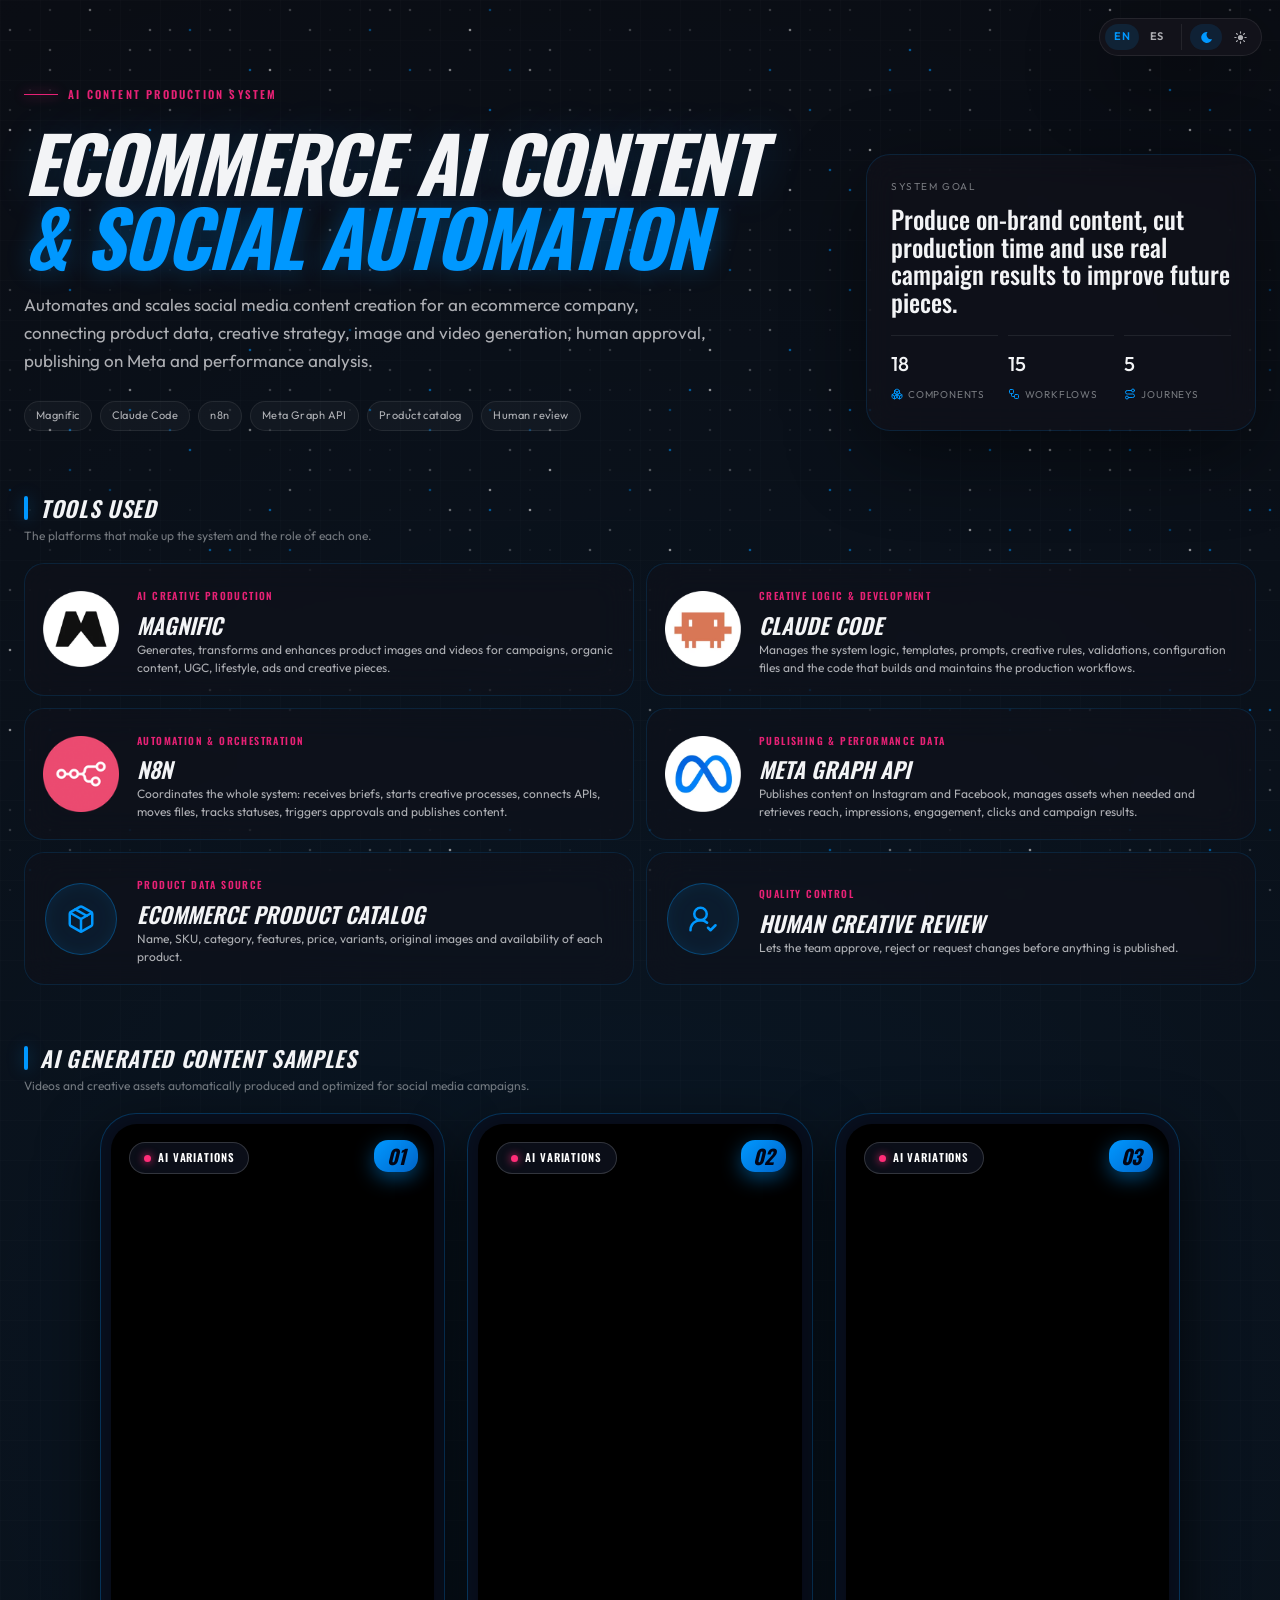
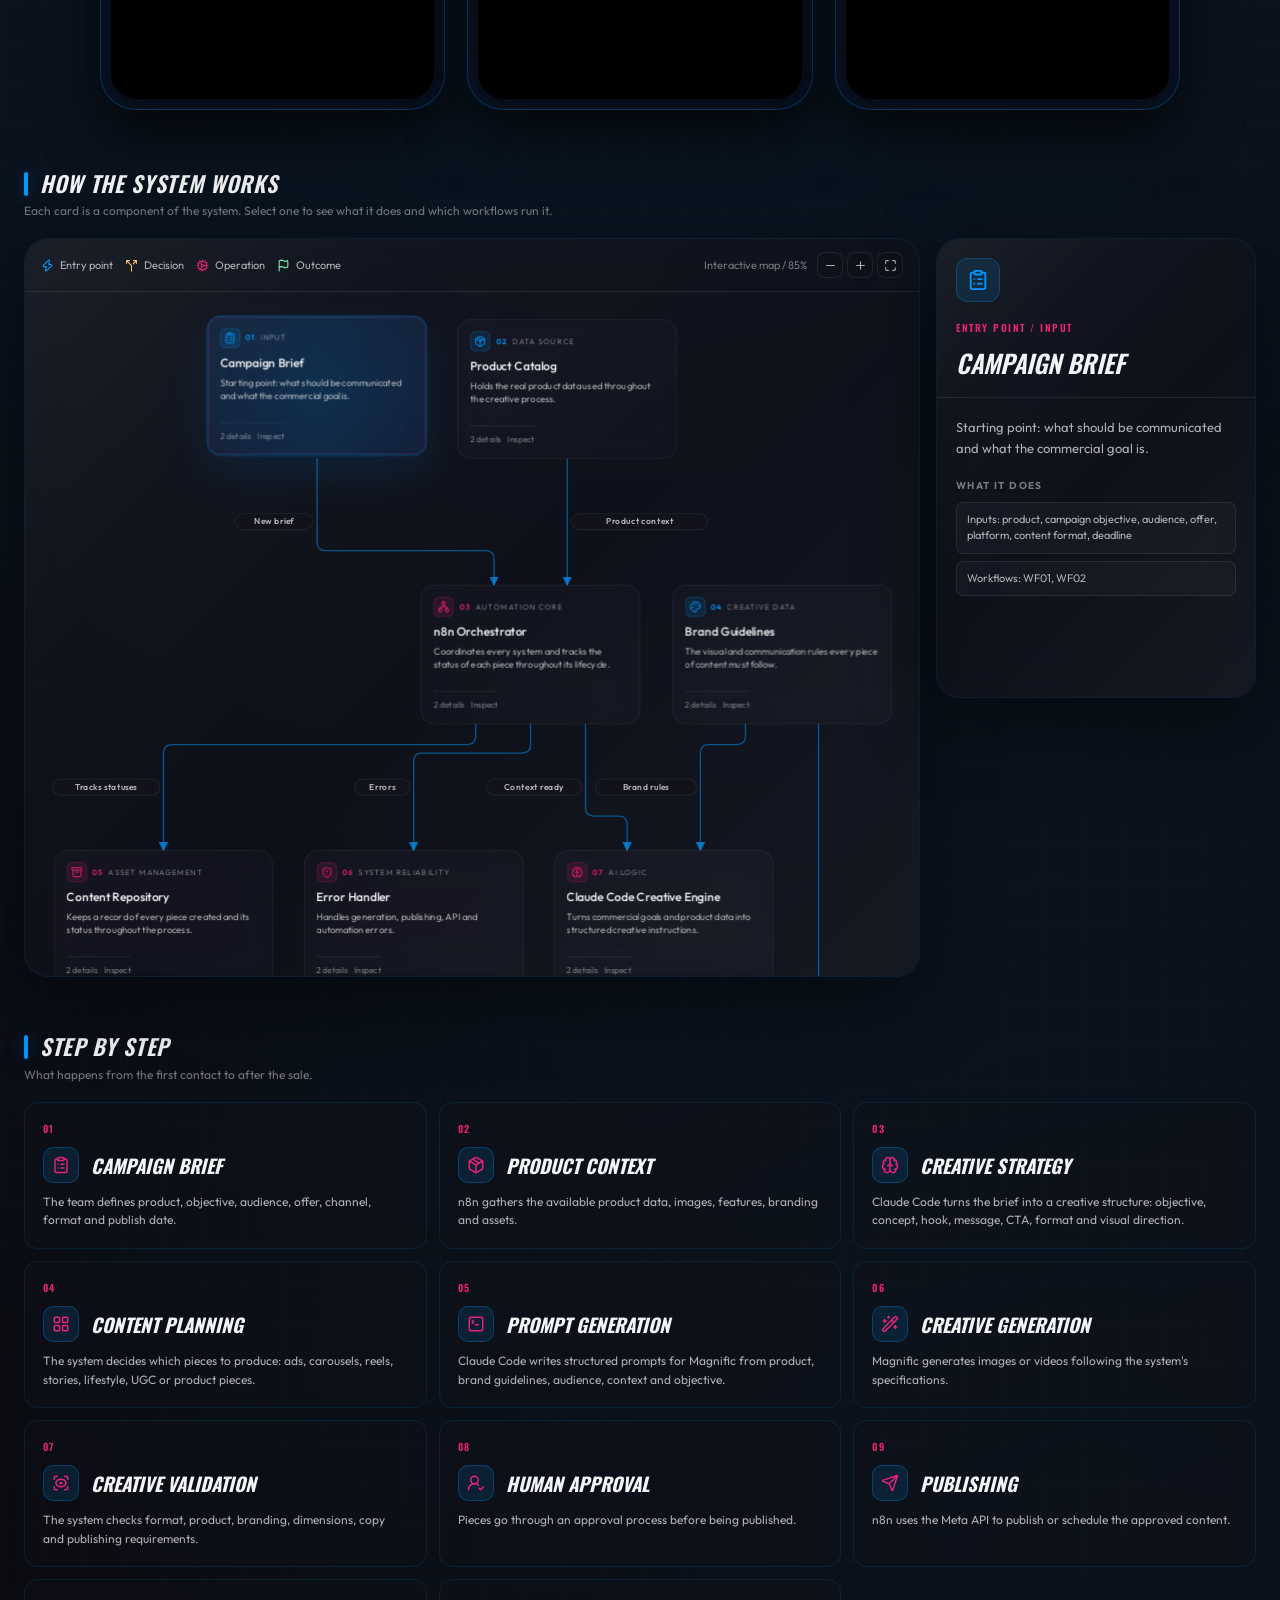
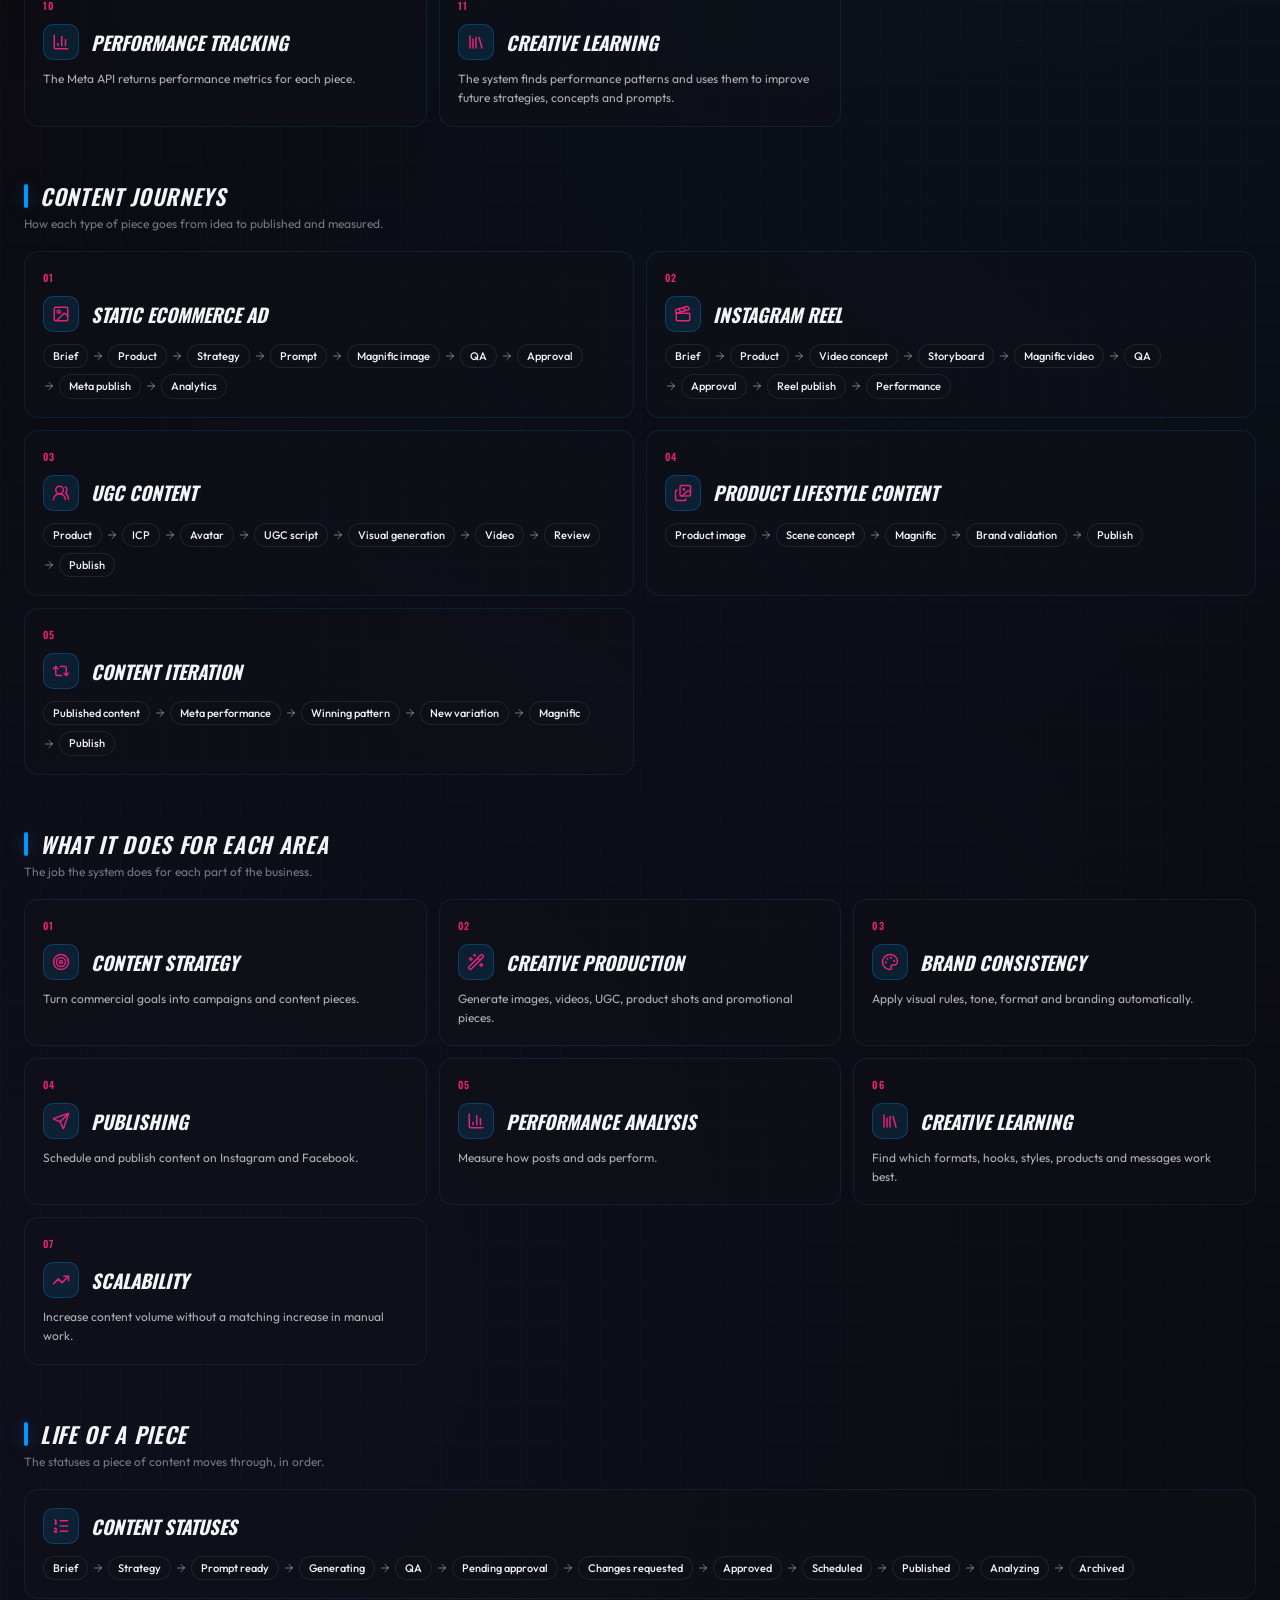
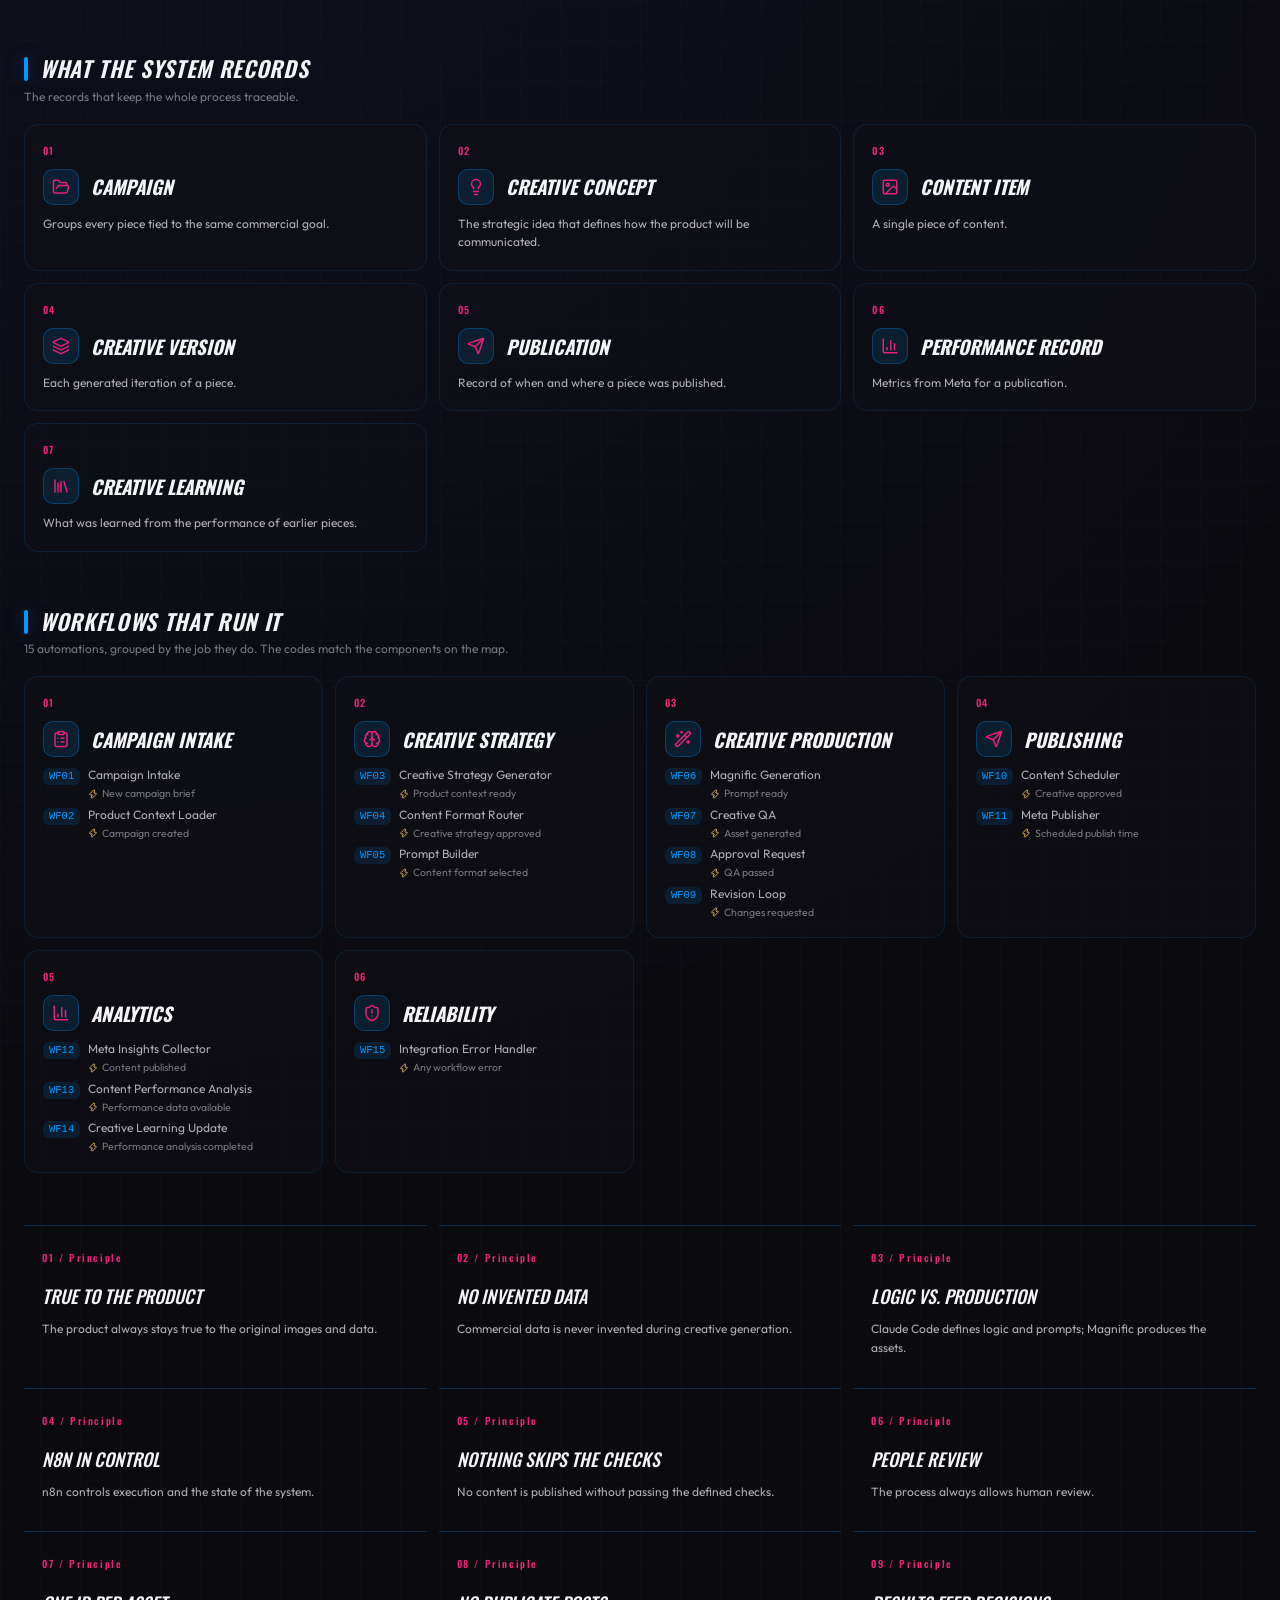
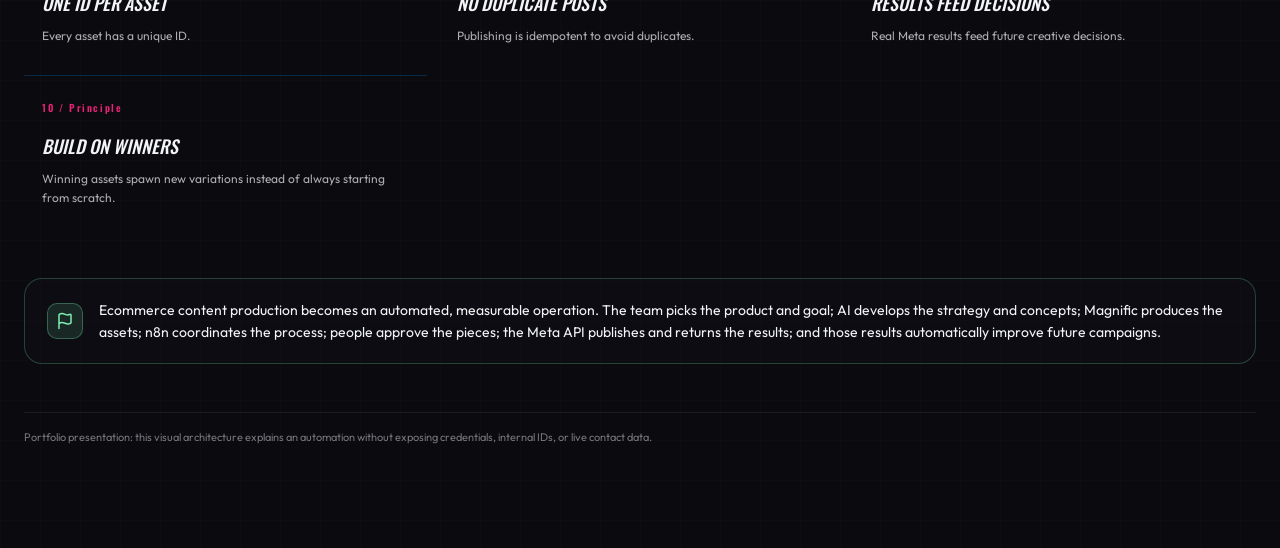
==== public/assets/images/resultados/ecommerce-ai-content-production-social-media-automation-system.html @ 38001c89 "feat: integrar videos wistia, actualizar hero section a webp y portada de agentes IA" ====
<!doctype html>
<html lang="en">
<head>
  <meta charset="utf-8">
  <meta name="viewport" content="width=device-width, initial-scale=1">
  <title>Ecommerce AI Content Production & Social Media Automation System</title>
  <link rel="preconnect" href="https://fonts.googleapis.com">
  <link rel="preconnect" href="https://fonts.gstatic.com" crossorigin>
  <link href="https://fonts.googleapis.com/css2?family=Oswald:ital,wght@0,400;0,500;0,600;0,700;1,400;1,500;1,600;1,700&amp;family=Outfit:wght@300;400;500;600;700&amp;family=Inter:wght@300;400;600;700&amp;display=swap" rel="stylesheet">
  <style>
    :root {
      color-scheme: dark;
      --bg: #0a0a0f;
      --bg-deep: #020205;
      --panel: rgba(18, 18, 26, 0.58);
      --panel-solid: #12121a;
      --panel-soft: rgba(18, 18, 26, 0.35);
      --line: rgba(255, 255, 255, 0.08);
      --line-strong: rgba(255, 255, 255, 0.2);
      --text: #f3f4f6;
      --muted: rgba(243, 244, 246, 0.7);
      --dim: rgba(243, 244, 246, 0.46);
      --blue: #0098ff;
      --blue-soft: rgba(0, 152, 255, 0.12);
      --pink: #e72175;
      --pink-soft: rgba(231, 33, 117, 0.12);
      --cyan: var(--blue);
      --cyan-soft: var(--blue-soft);
      --violet: var(--pink);
      --violet-soft: var(--pink-soft);
      --green: #7df0b1;
      --green-soft: rgba(125, 240, 177, 0.12);
      --amber: #f6c76c;
      --amber-soft: rgba(246, 199, 108, 0.13);
      --ease-out: cubic-bezier(.16, 1, .3, 1);
      --shadow: 0 24px 80px rgba(0, 0, 0, 0.45);
    }

    :root[data-theme="light"] {
      color-scheme: light;
      --bg: #eef5fb;
      --bg-deep: #dfeaf4;
      --panel: rgba(255, 255, 255, 0.68);
      --panel-solid: #ffffff;
      --panel-soft: rgba(255, 255, 255, 0.48);
      --line: rgba(8, 35, 58, 0.13);
      --line-strong: rgba(8, 35, 58, 0.31);
      --text: #102033;
      --muted: rgba(16, 32, 51, 0.74);
      --dim: rgba(16, 32, 51, 0.56);
      --blue: #007ed8;
      --blue-soft: rgba(0, 126, 216, 0.13);
      --pink: #d51c67;
      --pink-soft: rgba(213, 28, 103, 0.12);
      --green: #168d54;
      --green-soft: rgba(22, 141, 84, 0.12);
      --amber: #a56800;
      --amber-soft: rgba(165, 104, 0, 0.12);
      --shadow: 0 22px 64px rgba(19, 52, 81, 0.14);
    }

    * { box-sizing: border-box; }
    html { scroll-behavior: smooth; }
    .is-hidden { display: none !important; }
    body {
      margin: 0;
      min-width: 320px;
      color: var(--text);
      background:
        radial-gradient(circle at 50% 20%, rgba(0, 152, 255, 0.09), transparent 35%),
        radial-gradient(circle at 15% 65%, rgba(99, 102, 241, 0.06), transparent 30%),
        radial-gradient(circle at 85% 45%, rgba(0, 152, 255, 0.05), transparent 28%),
        linear-gradient(rgba(255, 255, 255, 0.012) 1px, transparent 1px) 0 0 / 40px 40px,
        linear-gradient(90deg, rgba(255, 255, 255, 0.012) 1px, transparent 1px) 0 0 / 40px 40px,
        var(--bg);
      font-family: 'Outfit', Inter, ui-sans-serif, system-ui, sans-serif;
      line-height: 1.6;
    }

    :root[data-theme="light"] body {
      background:
        radial-gradient(circle at 50% 16%, rgba(0, 152, 255, 0.13), transparent 34%),
        radial-gradient(circle at 90% 35%, rgba(231, 33, 117, 0.07), transparent 30%),
        linear-gradient(rgba(8, 35, 58, 0.035) 1px, transparent 1px) 0 0 / 40px 40px,
        linear-gradient(90deg, rgba(8, 35, 58, 0.035) 1px, transparent 1px) 0 0 / 40px 40px,
        var(--bg);
    }

    button { font: inherit; }
    .matrix-canvas { position: fixed; inset: 0; z-index: 0; width: 100%; height: 100%; pointer-events: none; opacity: 0.82; }
    .shell { position: relative; z-index: 1; width: min(1280px, calc(100% - 48px)); margin: 0 auto; }
    .topbar {
      position: sticky;
      top: 18px;
      z-index: 10;
      display: flex;
      align-items: center;
      justify-content: space-between;
      gap: 18px;
      margin: 18px auto 0;
      padding: 8px 12px 8px 24px;
      border: 1px solid rgba(255, 255, 255, 0.08);
      border-radius: 999px;
      background: rgba(0, 0, 27, 0.3);
      backdrop-filter: blur(28px) saturate(220%);
      -webkit-backdrop-filter: blur(28px) saturate(220%);
      box-shadow: 0 8px 32px rgba(0, 0, 0, 0.5), inset 0 1px 1px rgba(255, 255, 255, 0.16), inset 0 -1px 2px rgba(0, 0, 0, 0.3);
      --px: 50%;
      --py: 50%;
      overflow: hidden;
    }
    .topbar::before {
      content: '';
      position: absolute;
      inset: 0;
      border-radius: inherit;
      background: linear-gradient(135deg, rgba(255, 255, 255, 0.08), rgba(255, 255, 255, 0.02) 20%, transparent 50%, rgba(255, 255, 255, 0.04));
      pointer-events: none;
    }
    .topbar::after {
      content: '';
      position: absolute;
      inset: 0;
      border-radius: inherit;
      padding: 1.5px;
      background: radial-gradient(220px circle at var(--px) var(--py), var(--pink) 0%, var(--blue) 40%, transparent 70%);
      -webkit-mask: linear-gradient(#fff 0 0) content-box, linear-gradient(#fff 0 0);
      -webkit-mask-composite: xor;
      mask-composite: exclude;
      opacity: 0.78;
      pointer-events: none;
    }
    .topbar > * { position: relative; z-index: 1; }
    .topbar:hover { box-shadow: 0 12px 44px rgba(231, 33, 117, 0.12), inset 0 1px 2px rgba(255, 255, 255, 0.25); }
    .topbar:hover::after { opacity: 1; }
    .brand { display: flex; align-items: center; gap: 10px; font-size: 12px; letter-spacing: 0.16em; text-transform: uppercase; }
    .brand-mark { width: 11px; height: 11px; border: 2px solid var(--blue); border-radius: 50%; box-shadow: 0 0 18px rgba(0, 152, 255, 0.75); }
    .topbar-label { color: var(--muted); font-size: 11px; letter-spacing: 0.08em; text-transform: uppercase; }
    .topbar-actions { display: flex; align-items: center; gap: 8px; }
    .mini-button { border: 1px solid transparent; border-radius: 999px; padding: 8px 14px; color: rgba(243, 244, 246, 0.72); background: transparent; cursor: pointer; transition: 180ms ease; }
    .mini-button:hover, .mini-button:focus-visible { color: #fff; border-color: rgba(231, 33, 117, 0.4); background: var(--pink-soft); box-shadow: 0 0 20px rgba(231, 33, 117, 0.18); outline: none; }

    main { padding: 86px 0 90px; }
    .hero { display: grid; grid-template-columns: minmax(0, 1.35fr) minmax(280px, 0.65fr); gap: 32px; align-items: end; padding-bottom: 60px; }
    .eyebrow { display: flex; align-items: center; gap: 10px; color: var(--pink); font-family: 'Oswald', sans-serif; font-size: 11px; font-weight: 600; letter-spacing: 0.2em; text-transform: uppercase; }
    .eyebrow::before { content: ""; width: 34px; height: 1px; background: var(--pink); box-shadow: 0 0 12px var(--pink); }
    h1 { max-width: 880px; margin: 20px 0 18px; font-family: 'Oswald', sans-serif; font-size: clamp(42px, 6vw, 86px); font-style: italic; font-weight: 700; line-height: 0.97; letter-spacing: -0.02em; text-transform: uppercase; color: var(--text); text-shadow: 0 0 40px rgba(0, 152, 255, 0.15); }
    h1 span { display: block; color: var(--text); }
    h1 .title-blue { color: var(--blue); text-shadow: 0 0 24px rgba(0, 152, 255, 0.28); }
    .hero-copy { max-width: 700px; margin: 0; color: var(--muted); font-size: 17px; line-height: 1.65; }
    .hero-meta { display: flex; flex-wrap: wrap; gap: 8px; margin-top: 26px; }
    .tag { display: inline-flex; align-items: center; min-height: 30px; padding: 0 11px; border: 1px solid var(--line); border-radius: 999px; color: var(--muted); background: rgba(255,255,255,0.035); font-size: 11px; letter-spacing: 0.04em; }
    .tools-section { margin: 0 0 56px; }
    .tools-heading { margin-bottom: 14px; }
    .tools-grid { display: grid; grid-template-columns: repeat(2, minmax(0, 1fr)); gap: 12px; }
    .tool-card { position: relative; display: grid; grid-template-columns: 76px 1fr; gap: 18px; align-items: center; overflow: hidden; padding: 18px; border: 1px solid rgba(0, 152, 255, 0.14); border-radius: 20px; background: rgba(18, 18, 26, 0.48); backdrop-filter: blur(16px); -webkit-backdrop-filter: blur(16px); --glow-x: 50%; --glow-y: 50%; transition: transform .35s var(--ease-out), border-color .35s var(--ease-out), box-shadow .35s var(--ease-out); }
    .tool-card::before { content: ''; position: absolute; inset: 0; background: radial-gradient(280px circle at var(--glow-x, 50%) var(--glow-y, 50%), rgba(0, 152, 255, 0.13), transparent 70%); opacity: 0; transition: opacity .35s ease; pointer-events: none; }
    .tool-card > * { position: relative; z-index: 1; }
    .tool-card:hover { transform: translateY(-4px); border-color: rgba(231, 33, 117, 0.36); box-shadow: 0 18px 42px rgba(0, 152, 255, 0.1); }
    .tool-card:hover::before { opacity: 1; }
    .tool-icon { display: flex; align-items: center; justify-content: center; width: 76px; height: 76px; overflow: visible; border: 0; border-radius: 0; background: transparent; box-shadow: none; outline: 0; }
    .tool-icon img { display: block; width: 76px; height: 76px; object-fit: contain; border: 0; border-radius: 0; background: transparent; box-shadow: none; outline: 0; }
    .tool-copy span { color: var(--pink); font-family: 'Oswald', sans-serif; font-size: 10px; font-weight: 600; letter-spacing: 0.14em; text-transform: uppercase; }
    .tool-copy h3 { margin: 6px 0 5px; font-family: 'Oswald', sans-serif; font-size: 22px; font-style: italic; font-weight: 600; line-height: 1; text-transform: uppercase; }
    .tool-copy p { margin: 0; color: var(--muted); font-size: 12px; line-height: 1.5; }
    .videos-section { margin: 0 0 56px; }
    .videos-heading { margin-bottom: 20px; }
    .videos-grid {
      display: grid;
      grid-template-columns: repeat(3, minmax(0, 1fr));
      gap: 22px;
      max-width: 1080px;
      margin: 0 auto;
    }
    @media (max-width: 860px) {
      .videos-grid {
        grid-template-columns: 1fr;
        gap: 28px;
        max-width: 360px;
        margin: 0 auto;
      }
    }
    /* Smartphone-like card frame matching user reference */
    .video-card {
      position: relative;
      display: flex;
      flex-direction: column;
      padding: 10px;
      border: 1.5px solid rgba(0, 152, 255, 0.28);
      border-radius: 36px;
      background: #080c18;
      box-shadow: 0 24px 60px rgba(0, 0, 0, 0.7), inset 0 0 24px rgba(0, 152, 255, 0.05);
      transition: transform .35s cubic-bezier(0.16, 1, 0.3, 1), border-color .35s ease, box-shadow .35s ease;
    }
    .video-card:hover {
      transform: translateY(-6px);
      border-color: rgba(0, 152, 255, 0.65);
      box-shadow: 0 28px 70px rgba(0, 152, 255, 0.22);
    }
    .video-wrapper {
      position: relative;
      width: 100%;
      aspect-ratio: 9 / 16;
      border-radius: 26px;
      overflow: hidden;
      background: #000;
      transform: translateZ(0);
    }
    .video-wrapper video,
    .video-wrapper wistia-player {
      display: block;
      width: 100%;
      height: 100%;
      border-radius: 26px;
      overflow: hidden;
    }
    .video-wrapper video {
      object-fit: cover;
      pointer-events: none;
      user-select: none;
      transform: translateZ(0);
      will-change: transform;
    }
    /* Left pill badge: ● VARIACIONES IA */
    .video-badge-pill {
      position: absolute;
      top: 18px;
      left: 18px;
      display: inline-flex;
      align-items: center;
      gap: 7px;
      padding: 6px 14px;
      border-radius: 999px;
      background: rgba(14, 18, 30, 0.82);
      backdrop-filter: blur(10px);
      -webkit-backdrop-filter: blur(10px);
      border: 1px solid rgba(255, 255, 255, 0.16);
      font-family: 'Oswald', sans-serif;
      font-size: 11px;
      font-weight: 600;
      letter-spacing: 0.08em;
      color: #fff;
      text-transform: uppercase;
      z-index: 5;
      pointer-events: none;
      box-shadow: 0 4px 16px rgba(0, 0, 0, 0.4);
    }
    .video-badge-pill-dot {
      width: 7px;
      height: 7px;
      border-radius: 50%;
      background: #ff2d78;
      box-shadow: 0 0 8px #ff2d78;
      flex-shrink: 0;
    }
    /* Right blue number badge */
    .video-num-tab {
      position: absolute;
      top: 16px;
      right: 16px;
      display: inline-flex;
      align-items: center;
      justify-content: center;
      min-width: 44px;
      padding: 6px 12px;
      border-radius: 14px;
      background: linear-gradient(135deg, #0098ff, #0066cc);
      color: #020617;
      font-family: 'Oswald', sans-serif;
      font-size: 20px;
      font-style: italic;
      font-weight: 800;
      line-height: 1;
      letter-spacing: -0.02em;
      box-shadow: 0 6px 20px rgba(0, 152, 255, 0.45);
      z-index: 5;
      pointer-events: none;
    }
    :root[data-theme="light"] .video-card {
      background: #f1f5f9;
      border-color: rgba(0, 152, 255, 0.35);
      box-shadow: 0 16px 40px rgba(0, 0, 0, 0.12);
    }
    :root[data-theme="light"] .video-badge-pill {
      background: rgba(255, 255, 255, 0.88);
      border-color: rgba(0, 0, 0, 0.12);
      color: #0f172a;
    }
    .hero-aside { position: relative; overflow: hidden; padding: 24px; border: 1px solid rgba(0, 152, 255, 0.14); border-radius: 24px; background: var(--panel); backdrop-filter: blur(16px); -webkit-backdrop-filter: blur(16px); box-shadow: var(--shadow); }
    .hero-aside::before, .hero-aside::after { content: ''; position: absolute; inset: 0; pointer-events: none; opacity: 0; transition: opacity .4s ease; }
    .hero-aside::before { background: radial-gradient(350px circle at var(--glow-x, 50%) var(--glow-y, 50%), rgba(0, 152, 255, 0.14), rgba(99, 102, 241, 0.05) 45%, transparent 70%); }
    .hero-aside::after { padding: 1px; border-radius: inherit; background: radial-gradient(280px circle at var(--glow-x, 50%) var(--glow-y, 50%), rgba(0, 152, 255, 0.45), rgba(231, 33, 117, 0.25) 50%, transparent 75%); -webkit-mask: linear-gradient(#fff 0 0) content-box, linear-gradient(#fff 0 0); -webkit-mask-composite: xor; mask-composite: exclude; }
    .hero-aside:hover::before, .hero-aside:hover::after { opacity: 1; }
    .hero-aside > * { position: relative; z-index: 1; }
    .aside-label { color: var(--dim); font-size: 10px; letter-spacing: 0.16em; text-transform: uppercase; }
    .aside-value { margin: 10px 0 20px; font-family: 'Oswald', sans-serif; font-size: 25px; font-weight: 500; line-height: 1.1; }
    .stat-row { display: grid; grid-template-columns: repeat(3, 1fr); gap: 10px; }
    .stat { padding-top: 12px; border-top: 1px solid var(--line); }
    .stat strong { display: block; font-size: 20px; font-weight: 500; }
    .stat span { color: var(--dim); font-size: 10px; text-transform: uppercase; letter-spacing: 0.08em; }

    .section-heading { display: flex; align-items: end; justify-content: space-between; gap: 20px; margin-bottom: 18px; }
    .section-heading h2 { display: flex; align-items: center; gap: 12px; margin: 0; font-family: 'Oswald', sans-serif; font-size: 22px; font-style: italic; font-weight: 600; letter-spacing: 0.03em; text-transform: uppercase; }
    .section-heading h2::before { content: ''; display: block; width: 4px; height: 24px; border-radius: 99px; background: var(--blue); box-shadow: 0 0 16px rgba(0, 152, 255, 0.35); }
    .section-heading p { margin: 0; color: var(--dim); font-size: 12px; }
    .workspace { display: grid; grid-template-columns: minmax(0, 1.5fr) minmax(320px, 0.5fr); gap: 16px; align-items: start; }
    .canvas, .inspector { position: relative; overflow: hidden; border: 1px solid rgba(0, 152, 255, 0.1); border-radius: 24px; background: var(--panel); backdrop-filter: blur(16px); -webkit-backdrop-filter: blur(16px); --glow-x: 50%; --glow-y: 50%; box-shadow: var(--shadow); }
    .canvas::before, .inspector::before { content: ''; position: absolute; inset: 0; border-radius: inherit; background: radial-gradient(520px circle at var(--glow-x) var(--glow-y), rgba(0, 152, 255, 0.12), rgba(99, 102, 241, 0.04) 42%, transparent 72%); opacity: 0; transition: opacity .4s ease; pointer-events: none; }
    .canvas::after, .inspector::after { content: ''; position: absolute; inset: 0; border-radius: inherit; background: linear-gradient(135deg, rgba(255, 255, 255, 0.06), rgba(255, 255, 255, 0.015) 24%, transparent 52%, rgba(255, 255, 255, 0.03)); pointer-events: none; }
    :root[data-theme="light"] .canvas::after, :root[data-theme="light"] .inspector::after { background: linear-gradient(135deg, rgba(255, 255, 255, 0.82), rgba(255, 255, 255, 0.16) 24%, transparent 52%, rgba(255, 255, 255, 0.38)); }
    :root[data-theme="light"] .node, :root[data-theme="light"] .detail-list li, :root[data-theme="light"] .tag { background: rgba(255, 255, 255, 0.48); }
    :root[data-theme="light"] .system-stage { background: rgba(255, 255, 255, 0.52); }
    :root[data-theme="light"] .problem-card, :root[data-theme="light"] .tool-card { background: rgba(255, 255, 255, 0.58); }
    .canvas:hover::before, .inspector:hover::before { opacity: 1; }
    .canvas > *, .inspector > * { position: relative; z-index: 1; }
    .canvas { min-width: 0; overflow: hidden; }
    .canvas-toolbar { display: flex; justify-content: space-between; align-items: center; gap: 12px; padding: 13px 16px; border-bottom: 1px solid var(--line); color: var(--muted); font-size: 11px; }
    .legend { display: flex; flex-wrap: wrap; gap: 12px; }
    .legend span { display: inline-flex; align-items: center; gap: 6px; }
    .legend i { width: 8px; height: 8px; display: inline-block; border-radius: 50%; }
    .legend .trigger { background: var(--blue); box-shadow: 0 0 10px var(--blue); }
    .legend .decision { background: var(--amber); }
    .legend .action { background: var(--pink); box-shadow: 0 0 10px var(--pink); }
    .legend .result { background: var(--green); box-shadow: 0 0 10px var(--green); }
    .zoom-label { color: var(--dim); }
    .flow-board { overflow: auto; padding: 28px; }
    .flow-inner { min-width: 780px; }
    .flow-row { display: flex; justify-content: center; gap: 20px; }
    .connector { position: relative; width: 2px; height: 28px; margin: 0 auto; background: rgba(0, 152, 255, 0.38); box-shadow: 0 0 10px rgba(0, 152, 255, 0.16); }
    .connector::after { content: ""; position: absolute; bottom: -1px; left: -4px; border: 5px solid transparent; border-top-color: var(--line-strong); transform: translateY(100%); }
    .node {
      position: relative;
      overflow: hidden;
      width: 258px;
      padding: 15px;
      border: 1px solid var(--line);
      border-radius: 16px;
      background: rgba(255, 255, 255, 0.015);
      backdrop-filter: blur(18px) saturate(145%);
      -webkit-backdrop-filter: blur(18px) saturate(145%);
      text-align: left;
      color: var(--text);
      cursor: pointer;
      --glow-x: 50%;
      --glow-y: 50%;
      transition: transform .35s var(--ease-out), border-color .35s var(--ease-out), box-shadow .35s var(--ease-out), background .35s ease;
    }
    .node::before, .node::after { content: ''; position: absolute; inset: 0; border-radius: inherit; opacity: 0; transition: opacity .4s ease; pointer-events: none; }
    .node::before { background: radial-gradient(350px circle at var(--glow-x) var(--glow-y), rgba(0, 152, 255, 0.14), rgba(99, 102, 241, 0.05) 45%, transparent 70%); }
    .node::after { padding: 1px; background: radial-gradient(280px circle at var(--glow-x) var(--glow-y), rgba(0, 152, 255, 0.45), rgba(231, 33, 117, 0.25) 50%, transparent 75%); -webkit-mask: linear-gradient(#fff 0 0) content-box, linear-gradient(#fff 0 0); -webkit-mask-composite: xor; mask-composite: exclude; }
    .node > * { position: relative; z-index: 1; }
    .node:hover, .node:focus-visible, .node.active { border-color: rgba(0, 152, 255, 0.35); background: rgba(0, 152, 255, 0.08); box-shadow: 0 0 0 1px rgba(0, 152, 255, 0.15), 0 20px 50px rgba(0, 152, 255, 0.12); transform: translateY(-4px); outline: none; }
    .node:hover::before, .node:hover::after, .node.active::before, .node.active::after, .node:focus-visible::before, .node:focus-visible::after { opacity: 1; }
    .node.decision:hover, .node.decision:focus-visible, .node.decision.active { border-color: var(--amber); background: linear-gradient(145deg, var(--amber-soft), rgba(255,255,255,0.045)); box-shadow: 0 0 0 1px rgba(246,199,108,0.14), 0 12px 35px rgba(0,0,0,0.25); }
    .node.action:hover, .node.action:focus-visible, .node.action.active { border-color: rgba(231, 33, 117, 0.45); background: rgba(231, 33, 117, 0.08); }
    .node.result:hover, .node.result:focus-visible, .node.result.active { border-color: var(--green); background: linear-gradient(145deg, var(--green-soft), rgba(255,255,255,0.045)); }
    .node-kicker { display: flex; justify-content: space-between; gap: 10px; margin-bottom: 12px; color: var(--dim); font-size: 9px; letter-spacing: 0.13em; text-transform: uppercase; }
    .node-kicker b { color: var(--cyan); font-weight: 600; }
    .node.decision .node-kicker b { color: var(--amber); }
    .node.action .node-kicker b { color: var(--violet); }
    .node.result .node-kicker b { color: var(--green); }
    .node h3 { margin: 0 0 7px; font-size: 15px; line-height: 1.25; font-weight: 520; }
    .node p { min-height: 34px; margin: 0; color: var(--muted); font-size: 11px; line-height: 1.5; }
    .node-foot { display: flex; justify-content: space-between; gap: 8px; margin-top: 14px; padding-top: 10px; border-top: 1px solid var(--line); color: var(--dim); font-size: 10px; }
    .branch-label { width: 100%; margin: 15px 0 10px; color: var(--dim); text-align: center; font-size: 10px; letter-spacing: 0.18em; text-transform: uppercase; }
    .branch-grid { display: grid; grid-template-columns: repeat(2, 1fr); gap: 20px; padding: 0 18px; }
    .branch { position: relative; padding: 18px 12px 14px; border: 1px dashed rgba(0, 152, 255, 0.22); border-radius: 20px; background: rgba(0, 0, 27, 0.12); }
    .branch-title { display: flex; align-items: center; justify-content: space-between; gap: 12px; margin-bottom: 15px; color: var(--muted); font-size: 11px; }
    .branch-title strong { color: var(--text); font-size: 13px; font-weight: 500; }
    .branch-title span { padding: 5px 7px; border-radius: 5px; color: var(--amber); background: var(--amber-soft); font-size: 9px; text-transform: uppercase; letter-spacing: 0.08em; }
    .branch .node { width: 100%; }
    .branch .connector { height: 22px; }
    .action-stack { display: grid; gap: 8px; }
    .action-stack .node { min-height: 0; padding: 12px; }
    .action-stack .node h3 { margin-bottom: 0; font-size: 12px; }
    .action-stack .node p { display: none; }
    .action-stack .node-foot { margin-top: 9px; padding-top: 7px; font-size: 9px; }
    .none-row { display: flex; justify-content: center; margin-top: 20px; padding-top: 20px; border-top: 1px dashed var(--line); }
    .none-row .node { width: 258px; }

    .inspector { position: sticky; top: 92px; min-height: 460px; overflow: hidden; }
    .inspector-head { padding: 19px; border-bottom: 1px solid var(--line); }
    .inspector-head small { color: var(--pink); font-family: 'Oswald', sans-serif; font-size: 10px; font-weight: 600; letter-spacing: 0.15em; text-transform: uppercase; }
    .inspector-head h2 { margin: 9px 0 0; font-family: 'Oswald', sans-serif; font-size: 25px; font-style: italic; line-height: 1.15; font-weight: 600; text-transform: uppercase; }
    .inspector-body { padding: 19px; }
    .inspector-body p { margin: 0 0 18px; color: var(--muted); font-size: 13px; line-height: 1.65; }
    .detail-block { margin-top: 18px; }
    .detail-block h3 { margin: 0 0 8px; color: var(--dim); font-size: 10px; letter-spacing: 0.14em; text-transform: uppercase; }
    .detail-list { display: grid; gap: 7px; margin: 0; padding: 0; list-style: none; }
    .detail-list li { padding: 9px 10px; border: 1px solid var(--line); border-radius: 7px; color: var(--muted); background: rgba(255,255,255,0.03); font-size: 11px; line-height: 1.45; }
    .detail-list code { color: var(--blue); font-family: "SFMono-Regular", Consolas, monospace; font-size: 10px; }
    .empty-state { color: var(--dim); font-size: 13px; line-height: 1.6; }

    .explanation { display: grid; grid-template-columns: repeat(3, 1fr); gap: 12px; margin-top: 52px; }
    .explanation article { padding: 18px; border-top: 1px solid rgba(0, 152, 255, 0.24); }
    .explanation span { color: var(--pink); font-family: 'Oswald', sans-serif; font-size: 10px; font-weight: 600; letter-spacing: 0.16em; }
    .explanation h3 { margin: 13px 0 8px; font-family: 'Oswald', sans-serif; font-size: 18px; font-style: italic; font-weight: 500; text-transform: uppercase; }
    .explanation p { margin: 0; color: var(--muted); font-size: 12px; line-height: 1.6; }
    .system-flow { min-width: 0; }
    .system-main-lane { display: grid; grid-template-columns: minmax(0, 620px); justify-content: center; gap: 0; padding: 4px 6px 30px; }
    .system-main-lane .node { width: 100%; min-height: 0; padding: 20px 22px; }
    .system-main-lane .node p { min-height: 0; }
    .system-link { position: relative; width: 2px; height: 30px; margin: 0 auto; background: rgba(0, 152, 255, 0.38); box-shadow: 0 0 10px rgba(0, 152, 255, 0.22); }
    .system-link::after { content: ''; position: absolute; bottom: -1px; left: 50%; width: 8px; height: 8px; border-right: 1px solid var(--blue); border-bottom: 1px solid var(--blue); transform: translateX(-50%) rotate(45deg); }
    .system-stage { position: relative; overflow: hidden; margin-top: 16px; padding: 18px; border: 1px solid rgba(0, 152, 255, 0.12); border-radius: 18px; background: rgba(10, 10, 15, 0.36); }
    .system-stage::before { content: ''; position: absolute; inset: 0; pointer-events: none; background: radial-gradient(420px circle at var(--glow-x, 50%) var(--glow-y, 50%), rgba(0, 152, 255, 0.1), transparent 70%); opacity: 0; transition: opacity .35s ease; }
    .system-stage:hover::before { opacity: 1; }
    .system-stage > * { position: relative; z-index: 1; }
    .system-stage-head { display: flex; align-items: end; justify-content: space-between; gap: 18px; margin-bottom: 14px; }
    .system-stage-head span { color: var(--pink); font-family: 'Oswald', sans-serif; font-size: 10px; font-weight: 600; letter-spacing: 0.15em; text-transform: uppercase; }
    .system-stage-head strong { display: block; margin-top: 2px; font-family: 'Oswald', sans-serif; font-size: 19px; font-style: italic; font-weight: 600; line-height: 1.1; text-transform: uppercase; }
    .system-stage-head p { max-width: 370px; margin: 0; color: var(--dim); font-size: 11px; line-height: 1.45; text-align: right; }
    .system-stage-grid { display: grid; grid-template-columns: repeat(4, minmax(0, 1fr)); gap: 10px; }
    .system-stage-grid.stage-grid-3 { grid-template-columns: repeat(3, minmax(0, 1fr)); }
    .system-stage-grid .node { width: 100%; min-height: 172px; }
    .system-stage-grid .node h3 { font-size: 14px; }
    .system-stage-grid .node p { min-height: 51px; }
    .system-stage-grid .node-foot { font-size: 9px; }
    .business-problems { margin-top: 52px; }
    .business-problems.is-hidden { display: none; }
    .problem-grid { display: grid; grid-template-columns: repeat(2, minmax(0, 1fr)); gap: 12px; }
    .problem-card { position: relative; overflow: hidden; padding: 18px; border: 1px solid rgba(0, 152, 255, 0.12); border-radius: 14px; background: rgba(18, 18, 26, 0.42); --glow-x: 50%; --glow-y: 50%; transition: transform .35s var(--ease-out), border-color .35s var(--ease-out), box-shadow .35s var(--ease-out); }
    .problem-card::before { content: ''; position: absolute; inset: 0; pointer-events: none; background: radial-gradient(320px circle at var(--glow-x) var(--glow-y), rgba(0, 152, 255, 0.12), transparent 68%); opacity: 0; transition: opacity .35s ease; }
    .problem-card > * { position: relative; z-index: 1; }
    .problem-card:hover { transform: translateY(-3px); border-color: rgba(0, 152, 255, 0.34); box-shadow: 0 18px 40px rgba(0, 0, 0, 0.22); }
    .problem-card:hover::before { opacity: 1; }
    .problem-card span { color: var(--pink); font-family: 'Oswald', sans-serif; font-size: 10px; font-weight: 600; letter-spacing: 0.14em; text-transform: uppercase; }
    .problem-card h3 { margin: 9px 0 7px; font-family: 'Oswald', sans-serif; font-size: 19px; font-style: italic; line-height: 1.08; text-transform: uppercase; }
    .problem-card p { margin: 0; color: var(--muted); font-size: 12px; line-height: 1.55; }
    .tool-icon-label { display: grid; place-items: center; width: 72px; height: 72px; border: 1px solid rgba(0, 152, 255, 0.35); border-radius: 50%; color: var(--blue); background: rgba(0, 152, 255, 0.08); box-shadow: inset 0 0 18px rgba(0, 152, 255, 0.08); font-family: 'Oswald', sans-serif; font-size: 17px; font-style: italic; font-weight: 600; letter-spacing: 0.02em; text-transform: uppercase; }
    .footer-note { margin-top: 48px; padding-top: 16px; border-top: 1px solid var(--line); color: var(--dim); font-size: 11px; line-height: 1.6; }

    @media (max-width: 860px) {
      .flow-board { overflow: visible; }
      .flow-inner { min-width: 0; width: 100%; }
      .flow-row .node, .none-row .node { width: 100%; }
      .branch-grid { grid-template-columns: 1fr; padding: 0 8px; }
      .system-flow { min-width: 0; }
      .system-main-lane { grid-template-columns: 1fr; gap: 0; padding: 4px 6px 12px; }
      .system-main-lane .node { min-height: 0; }
      .system-link { width: 2px; height: 26px; margin: 0 auto; }
      .system-link::after { right: auto; top: auto; bottom: -1px; left: 50%; transform: translateX(-50%) rotate(45deg); }
      .system-stage-grid { grid-template-columns: repeat(2, minmax(0, 1fr)); }
    }

    @media (max-width: 980px) {
      .hero, .workspace { grid-template-columns: 1fr; }
      .hero-aside { max-width: 560px; }
      .inspector { position: static; min-height: 0; }
    }
    @media (max-width: 680px) {
      .shell { width: min(100% - 24px, 1280px); }
      main { padding-top: 42px; }
      h1 { font-size: clamp(39px, 13vw, 62px); }
      .hero-copy { font-size: 15px; }
      .tools-grid { grid-template-columns: 1fr; }
      .section-heading { align-items: start; flex-direction: column; gap: 8px; }
      .canvas-toolbar { align-items: start; flex-direction: column; }
      .flow-board { overflow: visible; padding: 18px 12px; }
      .flow-inner { min-width: 0; width: 100%; }
      .flow-row .node, .none-row .node { width: 100%; }
      .branch-grid { grid-template-columns: 1fr; padding: 0 8px; }
      .explanation { grid-template-columns: 1fr; }
      .system-stage { padding: 14px; }
      .system-stage-head { align-items: start; flex-direction: column; gap: 6px; }
      .system-stage-head p { text-align: left; }
      .system-stage-grid, .system-stage-grid.stage-grid-3, .problem-grid { grid-template-columns: 1fr; }
    }
  
    /* ---------- Modo grafo (GTM Showcase Studio) ---------- */
    /* El tablero hace scroll propio a todos los anchos: la pagina nunca debe
       desplazarse en horizontal. Dos clases para ganarle a la regla del baseline
       que pone overflow: visible por debajo de 860 px. */
    .flow-board.wf-board { overflow: auto; max-height: 76vh; padding: 0; overscroll-behavior: contain; }
    .flow-inner.wf-graph { position: relative; min-width: 0; margin: 0 auto; }
    .wf-stage { position: absolute; top: 0; left: 0; transform-origin: 0 0; }
    .wf-edges { position: absolute; top: 0; left: 0; overflow: visible; pointer-events: none; }
    .wf-edge { fill: none; stroke-width: 1.6; stroke-linecap: round; stroke-linejoin: round; }
    .wf-edge.default { stroke: var(--blue); stroke-opacity: 0.5; }
    .wf-edge.yes { stroke: var(--green); stroke-opacity: 0.85; }
    .wf-edge.no { stroke: var(--pink); stroke-opacity: 0.8; }
    .wf-edge.conditional { stroke: var(--amber); stroke-opacity: 0.85; }
    .wf-arrow.default { fill: var(--blue); fill-opacity: 0.7; }
    .wf-arrow.yes { fill: var(--green); }
    .wf-arrow.no { fill: var(--pink); }
    .wf-arrow.conditional { fill: var(--amber); }
    .wf-edge-label {
      position: absolute;
      z-index: 2;
      display: inline-flex;
      align-items: center;
      justify-content: center;
      gap: 4px;
      padding: 0 9px;
      border-radius: 999px;
      border: 1px solid var(--line);
      background: var(--panel-solid);
      color: var(--muted);
      font-size: 10px;
      font-weight: 600;
      letter-spacing: 0.04em;
      white-space: nowrap;
      pointer-events: none;
    }
    .wf-edge-label svg { flex: 0 0 auto; width: 11px; height: 11px; stroke-width: 2.6; }
    .wf-edge-label.yes { color: var(--green); border-color: var(--green-soft); }
    .wf-edge-label.no { color: var(--pink); border-color: var(--pink-soft); }
    .wf-edge-label.conditional { color: var(--amber); border-color: var(--amber-soft); }

    .wf-node { position: absolute; z-index: 1; display: flex; flex-direction: column; padding: 13px 14px; }
    /* Cabecera de la tarjeta: icono, numero de paso y tipo especifico. */
    .wf-node .node-kicker { justify-content: flex-start; align-items: center; gap: 6px; margin-bottom: 9px; min-width: 0; }
    .wf-node .node-kicker b { white-space: nowrap; }
    .wf-node .node-kicker span:not(.wf-badge) { margin-left: auto; min-width: 0; overflow: hidden; text-overflow: ellipsis; white-space: nowrap; }
    .wf-node h3 { display: -webkit-box; -webkit-line-clamp: 2; -webkit-box-orient: vertical; overflow: hidden; margin-bottom: 5px; font-size: 14px; }
    .wf-node p { flex: 1; min-height: 0; display: -webkit-box; -webkit-line-clamp: 2; -webkit-box-orient: vertical; overflow: hidden; }
    .wf-node .node-foot { margin-top: 8px; padding-top: 8px; }

    /* Iconos. El color sale de la clase de paso, igual que la leyenda:
       disparador azul, decision ambar, accion rosa, resultado verde. */
    .wf-badge {
      flex: 0 0 auto;
      display: inline-flex;
      align-items: center;
      justify-content: center;
      width: 24px;
      height: 24px;
      border-radius: 7px;
      border: 1px solid transparent;
    }
    .wf-badge svg { width: 14px; height: 14px; }
    .wf-node.trigger .wf-badge, .wf-inspector-icon.trigger { color: var(--blue); background: var(--blue-soft); border-color: rgba(0, 152, 255, 0.28); }
    .wf-node.decision .wf-badge, .wf-inspector-icon.decision { color: var(--amber); background: var(--amber-soft); border-color: rgba(246, 199, 108, 0.3); }
    .wf-node.action .wf-badge, .wf-inspector-icon.action { color: var(--pink); background: var(--pink-soft); border-color: rgba(231, 33, 117, 0.28); }
    .wf-node.result .wf-badge, .wf-inspector-icon.result { color: var(--green); background: var(--green-soft); border-color: rgba(125, 240, 177, 0.3); }

    .wf-inspector-icon {
      display: flex;
      align-items: center;
      justify-content: center;
      width: 44px;
      height: 44px;
      margin-bottom: 12px;
      border-radius: 12px;
      border: 1px solid transparent;
    }
    .wf-inspector-icon svg { width: 22px; height: 22px; }

    /* El baseline pinta de fondo solido cualquier `.trigger`, `.decision`...
       dentro de la leyenda (eran sus puntos de color). Sin anular ese fondo, el
       icono queda relleno de su propio color y se ve como un cuadrado. */
    .legend .wf-legend-icon { width: 13px; height: 13px; flex: 0 0 auto; background: transparent; box-shadow: none; border-radius: 0; }
    .legend .wf-legend-icon.trigger { color: var(--blue); }
    .legend .wf-legend-icon.decision { color: var(--amber); }
    .legend .wf-legend-icon.action { color: var(--pink); }
    .legend .wf-legend-icon.result { color: var(--green); }

    .stat .wf-stat-icon { width: 12px; height: 12px; margin-right: 5px; vertical-align: -2px; color: var(--blue); }

    /* Controles del mapa, a la derecha de la barra del diagrama. */
    .canvas-toolbar .wf-toolbar-right { display: flex; align-items: center; gap: 10px; }
    .wf-controls { display: flex; gap: 4px; }
    .wf-controls button {
      display: inline-flex;
      align-items: center;
      justify-content: center;
      width: 26px;
      height: 26px;
      padding: 0;
      border: 1px solid var(--line);
      border-radius: 8px;
      background: var(--panel-soft);
      color: var(--muted);
      cursor: pointer;
      transition: color 0.2s ease, border-color 0.2s ease, background-color 0.2s ease;
    }
    .wf-controls button:hover { color: var(--text); border-color: var(--line-strong); }
    .wf-controls button:focus-visible { outline: 2px solid var(--blue); outline-offset: 2px; }
    .wf-controls svg { width: 13px; height: 13px; }
    .flow-board.wf-board.wf-panning { cursor: grabbing; }
    @media print { .wf-controls { display: none; } }

    :root[data-theme="light"] .wf-edge.default { stroke-opacity: 0.6; }

    /* ---------- Vista de sistema: secciones propias ---------- */
    .wf-section { margin-top: 52px; }
    .wf-card { display: flex; flex-direction: column; gap: 10px; }
    .wf-card > .wf-card-index { color: var(--pink); font-family: 'Oswald', sans-serif; font-size: 10px; font-weight: 600; letter-spacing: 0.14em; }
    .wf-card-head { display: flex; align-items: center; gap: 12px; }
    .wf-card-head h3 { margin: 0; }
    .wf-card-icon {
      flex: 0 0 auto;
      display: inline-flex;
      align-items: center;
      justify-content: center;
      width: 36px;
      height: 36px;
      border-radius: 10px;
      color: var(--blue);
      background: var(--blue-soft);
      border: 1px solid rgba(0, 152, 255, 0.28);
    }
    .wf-card-icon svg { width: 18px; height: 18px; }
    .wf-card-icon.result { color: var(--green); background: var(--green-soft); border-color: rgba(125, 240, 177, 0.3); }
    .wf-grid-areas { grid-template-columns: repeat(3, minmax(0, 1fr)); }
    .wf-grid-groups { grid-template-columns: repeat(4, minmax(0, 1fr)); }
    .wf-grid-paths { grid-template-columns: repeat(2, minmax(0, 1fr)); }
    .wf-chain { display: flex; flex-wrap: wrap; align-items: center; gap: 6px 4px; margin: 2px 0 0; padding: 0; list-style: none; }
    .wf-chain li { display: inline-flex; align-items: center; gap: 4px; }
    .wf-chain-arrow { width: 12px; height: 12px; color: var(--dim); }
    .wf-chip { padding: 4px 9px; border: 1px solid var(--line); border-radius: 999px; background: var(--panel-soft); color: var(--text); font-size: 11px; line-height: 1.3; }
    .wf-wf-list { display: grid; gap: 6px; margin: 0; padding: 0; list-style: none; }
    .wf-wf-list li { display: flex; align-items: baseline; gap: 8px; color: var(--muted); font-size: 12px; line-height: 1.4; }
    .wf-wf-list code { flex: 0 0 auto; padding: 1px 6px; border-radius: 6px; background: var(--blue-soft); color: var(--blue); font-family: ui-monospace, SFMono-Regular, Menlo, Consolas, monospace; font-size: 10.5px; }
    .wf-tool-icon { width: 30px; height: 30px; }
    .wf-summary { display: flex; align-items: center; gap: 16px; margin-top: 52px; padding: 20px 22px; border: 1px solid rgba(125, 240, 177, 0.24); border-radius: 18px; background: var(--panel-soft); }
    .wf-summary p { margin: 0; color: var(--text); font-size: 14px; line-height: 1.6; }
    @media (max-width: 1100px) { .wf-grid-groups { grid-template-columns: repeat(2, minmax(0, 1fr)); } }
    @media (max-width: 860px) {
      .wf-grid-areas, .wf-grid-paths { grid-template-columns: 1fr; }
    }
    @media (max-width: 560px) { .wf-grid-groups { grid-template-columns: 1fr; } }
    /* Los chips son <span> dentro de .problem-card: se anula su estilo de rotulo. */
    .problem-card .wf-chip { color: var(--text); font-family: inherit; font-size: 11px; font-weight: 500; letter-spacing: 0; text-transform: none; }
    .problem-card .wf-wf-list span { color: var(--muted); font-family: inherit; font-size: 12px; font-weight: 400; letter-spacing: 0; text-transform: none; }
    .wf-grid-single { grid-template-columns: 1fr; }
    .wf-wf-text { display: flex; flex-direction: column; gap: 2px; min-width: 0; }
    .problem-card .wf-wf-trigger { display: inline-flex; align-items: center; gap: 4px; color: var(--dim); font-family: inherit; font-size: 10.5px; letter-spacing: 0; text-transform: none; }
    .wf-wf-trigger svg { width: 10px; height: 10px; color: var(--amber); flex: 0 0 auto; }
    .wf-edge.feedback { stroke-dasharray: 6 5; }

  
    .pref-toggles {
      position: fixed;
      top: 18px;
      right: 18px;
      z-index: 60;
      display: flex;
      gap: 8px;
      padding: 5px;
      border-radius: 999px;
      background: var(--panel-solid, rgba(12, 16, 28, 0.9));
      border: 1px solid var(--line, rgba(255, 255, 255, 0.1));
      box-shadow: var(--shadow, 0 8px 28px rgba(0, 0, 0, 0.45));
      backdrop-filter: blur(14px);
      -webkit-backdrop-filter: blur(14px);
    }
    .pref-group { display: flex; gap: 2px; }
    .pref-group + .pref-group {
      padding-left: 8px;
      border-left: 1px solid var(--line, rgba(255, 255, 255, 0.1));
    }
    .pref-group button {
      display: inline-flex;
      align-items: center;
      justify-content: center;
      min-width: 32px;
      height: 26px;
      padding: 0 9px;
      border: 0;
      border-radius: 999px;
      background: transparent;
      color: var(--muted, #94a3b8);
      font: inherit;
      font-size: 11px;
      font-weight: 600;
      letter-spacing: 0.04em;
      cursor: pointer;
      transition: background-color 0.2s ease, color 0.2s ease;
    }
    .pref-group button:hover { color: var(--text, #e6edf7); }
    .pref-group button[aria-pressed="true"] {
      background: var(--blue-soft, rgba(56, 132, 255, 0.16));
      color: var(--blue, #3884ff);
    }
    .pref-group button:focus-visible {
      outline: 2px solid var(--blue, #3884ff);
      outline-offset: 2px;
    }
    @media print { .pref-toggles { display: none; } }
    @media (max-width: 640px) {
      .pref-toggles { top: 10px; right: 10px; padding: 4px; }
      .pref-group button { min-width: 28px; height: 24px; padding: 0 7px; }
    }
  </style>
</head>
<body>

  <div class="pref-toggles" id="prefToggles" role="group" aria-label="Language and theme">
    <div class="pref-group" data-pref="language">
      <button type="button" data-value="en" aria-pressed="true">EN</button>
      <button type="button" data-value="es" aria-pressed="false">ES</button>
    </div>
    <div class="pref-group" data-pref="theme">
      <button type="button" data-value="dark" aria-pressed="true" title="Dark">
        <svg viewBox="0 0 16 16" width="13" height="13" aria-hidden="true"><path fill="currentColor" d="M9.3 1.2a6.8 6.8 0 1 0 5.5 8.9A5.6 5.6 0 0 1 9.3 1.2Z"/></svg>
      </button>
      <button type="button" data-value="light" aria-pressed="false" title="Light">
        <svg viewBox="0 0 16 16" width="13" height="13" aria-hidden="true"><circle cx="8" cy="8" r="3.2" fill="currentColor"/><g stroke="currentColor" stroke-width="1.4" stroke-linecap="round"><path d="M8 1v1.6M8 13.4V15M15 8h-1.6M2.6 8H1M12.9 3.1l-1.1 1.1M4.2 11.8l-1.1 1.1M12.9 12.9l-1.1-1.1M4.2 4.2 3.1 3.1"/></g></svg>
      </button>
    </div>
  </div>
  <canvas id="matrix-canvas" class="matrix-canvas" aria-hidden="true"></canvas>
  <div class="shell">
    <main>
      <section class="hero" aria-labelledby="pageTitle">
        <div>
          <div class="eyebrow" id="workflowEyebrow">Automation case study / attribution system</div>
          <h1 id="pageTitle"><span>Workflow</span><span class="title-blue">presentation</span></h1>
          <p class="hero-copy" id="pageDescription">A visual explanation of how this workflow routes events, evaluates conditions, and executes actions.</p>
          <div class="hero-meta" id="heroMeta"></div>
        </div>
        <aside class="hero-aside" aria-label="Workflow summary">
          <div class="aside-label">Workflow purpose</div>
          <div class="aside-value" id="purposeValue">A structured automation system that connects events, decisions, and actions.</div>
          <div class="stat-row" id="summaryStats">
            <div class="stat"><strong>4</strong><span>Triggers</span></div>
            <div class="stat"><strong>2</strong><span>Paths</span></div>
            <div class="stat"><strong>3</strong><span>Outcomes</span></div>
          </div>
        </aside>
      </section>

      <section class="tools-section" aria-labelledby="toolsTitle">
        <div class="section-heading tools-heading">
          <div>
            <h2 id="toolsTitle">Tools used</h2>
            <p>The platforms that power this attribution workflow.</p>
          </div>
        </div>
        <div class="tools-grid" id="toolsGrid"></div>
      </section>

      <section class="videos-section" aria-labelledby="videosTitle">
        <div class="section-heading videos-heading">
          <div>
            <h2 id="videosTitle">Muestras de Contenido Generado con IA</h2>
            <p id="videosDescription">Videos y piezas creativas producidas y optimizadas automáticamente para campañas en redes sociales.</p>
          </div>
        </div>
        <div class="videos-grid" id="videosGrid">
          <article class="video-card">
            <div class="video-wrapper">
              <div class="video-badge-pill">
                <span class="video-badge-pill-dot"></span>
                <span class="video-badge-pill-text">VARIACIONES IA</span>
              </div>
              <div class="video-num-tab">01</div>
              <script src="https://fast.wistia.com/player.js" async></script>
              <script src="https://fast.wistia.com/embed/u0b91qrk7e.js" async type="module"></script>
              <style>wistia-player[media-id='u0b91qrk7e']:not(:defined) { background: center / contain no-repeat url('https://fast.wistia.com/embed/medias/u0b91qrk7e/swatch'); display: block; filter: blur(5px); padding-top:177.78%; }</style>
              <wistia-player media-id="u0b91qrk7e" aspect="0.5625"></wistia-player>
            </div>
          </article>

          <article class="video-card">
            <div class="video-wrapper">
              <div class="video-badge-pill">
                <span class="video-badge-pill-dot"></span>
                <span class="video-badge-pill-text">VARIACIONES IA</span>
              </div>
              <div class="video-num-tab">02</div>
              <script src="https://fast.wistia.com/player.js" async></script>
              <script src="https://fast.wistia.com/embed/5b8it3ulxs.js" async type="module"></script>
              <style>wistia-player[media-id='5b8it3ulxs']:not(:defined) { background: center / contain no-repeat url('https://fast.wistia.com/embed/medias/5b8it3ulxs/swatch'); display: block; filter: blur(5px); padding-top:177.78%; }</style>
              <wistia-player media-id="5b8it3ulxs" aspect="0.5625"></wistia-player>
            </div>
          </article>

          <article class="video-card">
            <div class="video-wrapper">
              <div class="video-badge-pill">
                <span class="video-badge-pill-dot"></span>
                <span class="video-badge-pill-text">VARIACIONES IA</span>
              </div>
              <div class="video-num-tab">03</div>
              <script src="https://fast.wistia.com/player.js" async></script>
              <script src="https://fast.wistia.com/embed/fftc388we0.js" async type="module"></script>
              <style>wistia-player[media-id='fftc388we0']:not(:defined) { background: center / contain no-repeat url('https://fast.wistia.com/embed/medias/fftc388we0/swatch'); display: block; filter: blur(5px); padding-top:177.78%; }</style>
              <wistia-player media-id="fftc388we0" aspect="0.5625"></wistia-player>
            </div>
          </article>
        </div>
      </section>

      <section aria-labelledby="flowTitle">
        <div class="section-heading">
          <div>
            <h2 id="flowTitle">How the workflow works</h2>
            <p id="flowDescription">Select any node to inspect its role, data, and actions.</p>
          </div>
        </div>

        <div class="workspace">
          <div class="canvas">
            <div class="canvas-toolbar">
              <div class="legend" aria-label="Diagram legend">
                <span><i class="trigger"></i>Trigger</span>
                <span><i class="decision"></i>Decision</span>
                <span><i class="action"></i>Action</span>
                <span><i class="result"></i>Outcome</span>
              </div>
              <span class="zoom-label">Interactive map / 100%</span>
            </div>
            <div class="flow-board">
              <div class="flow-inner" id="flowInner"></div>
            </div>
          </div>

          <aside class="inspector" aria-live="polite" aria-label="Selected workflow node">
            <div class="inspector-head">
              <small id="inspectorType">Trigger router</small>
              <h2 id="inspectorTitle">Entry Router</h2>
            </div>
            <div class="inspector-body">
              <p id="inspectorDescription">Select any node to inspect its role, data, and actions.</p>
              <div class="detail-block">
                <h3 id="detailHeading">Entry conditions</h3>
                <ul class="detail-list" id="detailList"></ul>
              </div>
            </div>
          </aside>
        </div>
      </section>

      <section class="explanation" id="principlesGrid" aria-label="Workflow principles"></section>

      <section class="business-problems is-hidden" id="businessProblems" aria-labelledby="problemsTitle">
        <div class="section-heading">
          <div>
            <h2 id="problemsTitle">Business problems solved</h2>
            <p>Each automation turns a commercial blind spot into an owned process.</p>
          </div>
        </div>
        <div class="problem-grid" id="problemsGrid"></div>
      </section>

      <p class="footer-note">Prototype note: this is an educational presentation layer for a portfolio case study. It explains the automation logic without exposing credentials, internal IDs, or live contact data.</p>
    </main>
  </div>

  <script id="presentation-data" type="application/json">{"schema":"workflow.v1","name":{"en":"Ecommerce AI Content Production & Social Media Automation System","es":"Sistema de producción de contenido con IA y automatización de redes para ecommerce"},"presentation":{"eyebrow":{"en":"AI content production system","es":"Sistema de producción de contenido con IA"},"description":{"en":"Automates and scales social media content creation for an ecommerce company, connecting product data, creative strategy, image and video generation, human approval, publishing on Meta and performance analysis.","es":"Automatiza y escala la creación de contenido para redes sociales de una empresa ecommerce, conectando información de producto, estrategia creativa, generación de imágenes y videos, aprobación humana, publicación en Meta y análisis de rendimiento."},"purpose":{"en":"Produce on-brand content, cut production time and use real campaign results to improve future pieces.","es":"Producir contenido consistente con la marca, reducir tiempos de producción y usar los resultados reales de las campañas para mejorar futuras piezas."},"tools":[{"name":"Magnific","category":{"en":"AI creative production","es":"Producción creativa con IA"},"description":{"en":"Generates, transforms and enhances product images and videos for campaigns, organic content, UGC, lifestyle, ads and creative pieces.","es":"Genera, transforma y mejora imágenes y videos de producto para campañas, contenido orgánico, UGC, lifestyle, anuncios y piezas creativas."},"lucide":"wand-sparkles"},{"name":"Claude Code","category":{"en":"Creative logic & development","es":"Lógica creativa y desarrollo"},"description":{"en":"Manages the system logic, templates, prompts, creative rules, validations, configuration files and the code that builds and maintains the production workflows.","es":"Gestiona la lógica del sistema, plantillas, prompts, reglas creativas, validaciones, archivos de configuración y el código que construye y mantiene los workflows de producción."},"lucide":"square-terminal"},{"name":"n8n","category":{"en":"Automation & orchestration","es":"Automatización y orquestación"},"description":{"en":"Coordinates the whole system: receives briefs, starts creative processes, connects APIs, moves files, tracks statuses, triggers approvals and publishes content.","es":"Coordina todo el sistema: recibe briefs, activa procesos creativos, conecta APIs, mueve archivos, gestiona estados, dispara aprobaciones y publica contenido."}},{"name":"Meta Graph API","category":{"en":"Publishing & performance data","es":"Publicación y datos de rendimiento"},"description":{"en":"Publishes content on Instagram and Facebook, manages assets when needed and retrieves reach, impressions, engagement, clicks and campaign results.","es":"Publica contenido en Instagram y Facebook, administra assets cuando aplica y recupera alcance, impresiones, engagement, clics y resultados de campañas."},"lucide":"share-2"},{"name":{"en":"Ecommerce Product Catalog","es":"Catálogo de producto ecommerce"},"category":{"en":"Product data source","es":"Fuente de datos de producto"},"description":{"en":"Name, SKU, category, features, price, variants, original images and availability of each product.","es":"Nombre, SKU, categoría, características, precio, variantes, imágenes originales y disponibilidad de cada producto."},"lucide":"package"},{"name":{"en":"Human Creative Review","es":"Revisión creativa humana"},"category":{"en":"Quality control","es":"Control de calidad"},"description":{"en":"Lets the team approve, reject or request changes before anything is published.","es":"Permite aprobar, rechazar o solicitar cambios antes de publicar contenido."},"lucide":"user-round-check"}],"principles":[{"label":{"en":"01 / Principle","es":"01 / Principio"},"title":{"en":"True to the product","es":"Fiel al producto"},"description":{"en":"The product always stays true to the original images and data.","es":"El producto siempre se mantiene fiel a las imágenes y datos originales."}},{"label":{"en":"02 / Principle","es":"02 / Principio"},"title":{"en":"No invented data","es":"Sin datos inventados"},"description":{"en":"Commercial data is never invented during creative generation.","es":"Los datos comerciales no se inventan durante la generación creativa."}},{"label":{"en":"03 / Principle","es":"03 / Principio"},"title":{"en":"Logic vs. production","es":"Lógica y producción"},"description":{"en":"Claude Code defines logic and prompts; Magnific produces the assets.","es":"Claude Code define lógica y prompts; Magnific produce los assets."}},{"label":{"en":"04 / Principle","es":"04 / Principio"},"title":{"en":"n8n in control","es":"n8n tiene el control"},"description":{"en":"n8n controls execution and the state of the system.","es":"n8n controla la ejecución y el estado del sistema."}},{"label":{"en":"05 / Principle","es":"05 / Principio"},"title":{"en":"Nothing skips the checks","es":"Nada se salta los controles"},"description":{"en":"No content is published without passing the defined checks.","es":"Ningún contenido se publica sin pasar los controles definidos."}},{"label":{"en":"06 / Principle","es":"06 / Principio"},"title":{"en":"People review","es":"Revisión humana"},"description":{"en":"The process always allows human review.","es":"El proceso siempre permite revisión humana."}},{"label":{"en":"07 / Principle","es":"07 / Principio"},"title":{"en":"One ID per asset","es":"Un ID por asset"},"description":{"en":"Every asset has a unique ID.","es":"Cada asset tiene un ID único."}},{"label":{"en":"08 / Principle","es":"08 / Principio"},"title":{"en":"No duplicate posts","es":"Sin publicaciones duplicadas"},"description":{"en":"Publishing is idempotent to avoid duplicates.","es":"La publicación es idempotente para evitar duplicados."}},{"label":{"en":"09 / Principle","es":"09 / Principio"},"title":{"en":"Results feed decisions","es":"Los resultados deciden"},"description":{"en":"Real Meta results feed future creative decisions.","es":"Los resultados reales de Meta alimentan futuras decisiones creativas."}},{"label":{"en":"10 / Principle","es":"10 / Principio"},"title":{"en":"Build on winners","es":"Partir de lo que funciona"},"description":{"en":"Winning assets spawn new variations instead of always starting from scratch.","es":"Los assets ganadores generan nuevas variaciones en lugar de empezar siempre desde cero."}}],"tags":["Magnific","Claude Code","n8n","Meta Graph API","Product catalog","Human review"],"titleSegments":["Ecommerce AI Content","& Social Automation"]},"i18n":{"es":{"presentation":{"tags":["Magnific","Claude Code","n8n","Meta Graph API","Catálogo de producto","Revisión humana"],"titleSegments":["Contenido ecommerce con IA","y automatización de redes"]}}},"graph":{"width":1050.8,"height":3972,"nodes":[{"id":"s1","cssKind":"trigger","step":"01","kindLabel":{"en":"Entry point","es":"Entrada"},"typeLabel":{"en":"Input","es":"Entrada"},"title":{"en":"Campaign Brief","es":"Brief de campaña"},"description":{"en":"Starting point: what should be communicated and what the commercial goal is.","es":"Punto inicial donde se define qué se quiere comunicar y cuál es el objetivo comercial."},"icon":"clipboard-list","items":[{"en":"Inputs: product, campaign objective, audience, offer, platform, content format, deadline","es":"Entradas: producto, objetivo de campaña, audiencia, oferta, plataforma, formato, fecha límite"},{"en":"Workflows: WF01, WF02","es":"Workflows: WF01, WF02"}],"x":214.3,"y":32,"w":258,"h":164},{"id":"s2","cssKind":"trigger","step":"02","kindLabel":{"en":"Entry point","es":"Entrada"},"typeLabel":{"en":"Data source","es":"Fuente de datos"},"title":{"en":"Product Catalog","es":"Catálogo de producto"},"description":{"en":"Holds the real product data used throughout the creative process.","es":"Contiene la información real del producto que se usa en todo el proceso creativo."},"icon":"package","items":[{"en":"Data: product name, SKU, category, price, variants, features, images, product URL","es":"Datos: nombre, SKU, categoría, precio, variantes, características, imágenes, URL del producto"},{"en":"Workflows: WF02, WF03","es":"Workflows: WF02, WF03"}],"x":508.3,"y":32,"w":258,"h":164},{"id":"s3","cssKind":"trigger","step":"04","kindLabel":{"en":"Entry point","es":"Entrada"},"typeLabel":{"en":"Creative data","es":"Datos creativos"},"title":{"en":"Brand Guidelines","es":"Guía de marca"},"description":{"en":"The visual and communication rules every piece of content must follow.","es":"Las reglas visuales y de comunicación que debe respetar todo el contenido."},"icon":"palette","items":[{"en":"Data: colors, typography, logo rules, tone of voice, visual style, image rules, prohibited elements","es":"Datos: colores, tipografía, reglas del logo, tono de voz, estilo visual, reglas de imagen, elementos prohibidos"},{"en":"Workflows: WF03, WF04, WF06","es":"Workflows: WF03, WF04, WF06"}],"x":760.8,"y":344,"w":258,"h":164},{"id":"s4","cssKind":"action","step":"03","kindLabel":{"en":"Operation","es":"Operación"},"typeLabel":{"en":"Automation core","es":"Núcleo de automatización"},"title":{"en":"n8n Orchestrator","es":"Orquestador n8n"},"description":{"en":"Coordinates every system and tracks the status of each piece throughout its lifecycle.","es":"Coordina los distintos sistemas y controla el estado de cada pieza durante su ciclo de vida."},"icon":"network","items":[{"en":"Receives briefs, calls external APIs, triggers Claude Code and Magnific, moves assets, tracks statuses, requests approvals, publishes and collects performance data","es":"Recibe briefs, llama APIs externas, activa Claude Code y Magnific, mueve assets, controla estados, pide aprobaciones, publica y recoge datos de rendimiento"},{"en":"Workflows: WF01–WF15","es":"Workflows: WF01–WF15"}],"x":465.3,"y":344,"w":258,"h":164},{"id":"s5","cssKind":"action","step":"07","kindLabel":{"en":"Operation","es":"Operación"},"typeLabel":{"en":"AI logic","es":"Lógica IA"},"title":{"en":"Claude Code Creative Engine","es":"Motor creativo Claude Code"},"description":{"en":"Turns commercial goals and product data into structured creative instructions.","es":"Convierte los objetivos comerciales y los datos del producto en instrucciones creativas estructuradas."},"icon":"brain","items":[{"en":"Functions: creative strategy, concepts, hooks, captions, CTAs, prompts, storyboards, format adaptation, creative QA rules","es":"Funciones: estrategia creativa, conceptos, hooks, captions, CTAs, prompts, storyboards, adaptación de formato, reglas de QA creativo"},{"en":"Workflows: WF03, WF04, WF05, WF06, WF14","es":"Workflows: WF03, WF04, WF05, WF06, WF14"}],"x":621.8,"y":656,"w":258,"h":164},{"id":"s6","cssKind":"decision","step":"08","kindLabel":{"en":"Decision","es":"Decisión"},"typeLabel":{"en":"Decision logic","es":"Lógica de decisión"},"title":{"en":"Creative Router","es":"Enrutador creativo"},"description":{"en":"Decides which type of content to generate based on campaign, objective and platform.","es":"Decide qué tipo de contenido generar según la campaña, el objetivo y la plataforma."},"icon":"split","items":[{"en":"Paths: static ad, carousel, Instagram Reel, UGC video, lifestyle image, product image, story, organic post","es":"Rutas: anuncio estático, carrusel, Reel de Instagram, video UGC, imagen lifestyle, imagen de producto, story, post orgánico"},{"en":"Workflows: WF04, WF05","es":"Workflows: WF04, WF05"}],"x":664.8,"y":968,"w":258,"h":164},{"id":"s7","cssKind":"action","step":"09","kindLabel":{"en":"Operation","es":"Operación"},"typeLabel":{"en":"AI production logic","es":"Lógica de producción IA"},"title":{"en":"Prompt Builder","es":"Constructor de prompts"},"description":{"en":"Builds standardized prompts from product, avatar, ICP, branding, campaign and format.","es":"Construye prompts estandarizados con producto, avatar, ICP, branding, campaña y formato."},"icon":"square-terminal","items":[{"en":"Uses: product, product images, brandboard, ICP, avatar, campaign objective, creative concept, platform, aspect ratio","es":"Usa: producto, imágenes del producto, brandboard, ICP, avatar, objetivo de campaña, concepto creativo, plataforma, proporción"},{"en":"Workflows: WF05","es":"Workflows: WF05"}],"x":760.8,"y":1280,"w":258,"h":164},{"id":"s8","cssKind":"action","step":"10","kindLabel":{"en":"Operation","es":"Operación"},"typeLabel":{"en":"Creative production","es":"Producción creativa"},"title":{"en":"Magnific Creative Generation","es":"Generación creativa en Magnific"},"description":{"en":"Produces the visual assets from the prompts and references provided.","es":"Produce los assets visuales a partir de los prompts y referencias recibidas."},"icon":"wand-sparkles","items":[{"en":"Outputs: Product images, Lifestyle scenes, UGC visuals, Storyboards, Videos, Ad creatives, Enhanced product assets","es":"Salidas: Imágenes de producto, Escenas lifestyle, Visuales UGC, Storyboards, Videos, Creativos para anuncios, Assets de producto mejorados"},{"en":"Workflows: WF06, WF07","es":"Workflows: WF06, WF07"}],"x":760.8,"y":1592,"w":258,"h":164},{"id":"s9","cssKind":"decision","step":"11","kindLabel":{"en":"Decision","es":"Decisión"},"typeLabel":{"en":"Quality control","es":"Control de calidad"},"title":{"en":"Creative QA","es":"QA creativo"},"description":{"en":"Checks that the piece meets the product, brand, format and campaign rules.","es":"Comprueba que la pieza cumpla las reglas de producto, marca, formato y campaña."},"icon":"scan-eye","items":[{"en":"Checks: right product and variant, brand consistency, dimensions, copy, visual quality, no hallucinated product features, correct CTA","es":"Revisa: producto y variante correctos, consistencia de marca, dimensiones, copy, calidad visual, sin características inventadas, CTA correcto"},{"en":"Workflows: WF07, WF08","es":"Workflows: WF07, WF08"}],"x":664.8,"y":1904,"w":258,"h":164},{"id":"s10","cssKind":"decision","step":"12","kindLabel":{"en":"Decision","es":"Decisión"},"typeLabel":{"en":"Approval","es":"Aprobación"},"title":{"en":"Human Approval","es":"Aprobación humana"},"description":{"en":"The creative team approves, rejects or requests changes.","es":"El equipo creativo aprueba, rechaza o solicita cambios."},"icon":"user-round-check","items":[{"en":"Statuses: pending review, approved, changes requested, rejected","es":"Estados: pendiente de revisión, aprobado, cambios solicitados, rechazado"},{"en":"Workflows: WF08, WF09","es":"Workflows: WF08, WF09"}],"x":664.8,"y":2216,"w":258,"h":164},{"id":"s11","cssKind":"action","step":"14","kindLabel":{"en":"Operation","es":"Operación"},"typeLabel":{"en":"Creative iteration","es":"Iteración creativa"},"title":{"en":"Revision Loop","es":"Ciclo de revisión"},"description":{"en":"Processes human feedback and generates a new version without restarting the project.","es":"Procesa el feedback humano y genera una nueva versión sin reiniciar todo el proyecto."},"icon":"refresh-ccw","items":[{"en":"Flow: feedback received → prompt updated → new asset generated → QA → approval","es":"Flujo: feedback recibido → prompt actualizado → nuevo asset generado → QA → aprobación"},{"en":"Workflows: WF06, WF07, WF09","es":"Workflows: WF06, WF07, WF09"}],"x":760.8,"y":2528,"w":258,"h":164},{"id":"s12","cssKind":"action","step":"05","kindLabel":{"en":"Operation","es":"Operación"},"typeLabel":{"en":"Asset management","es":"Gestión de assets"},"title":{"en":"Content Repository","es":"Repositorio de contenido"},"description":{"en":"Keeps a record of every piece created and its status throughout the process.","es":"Mantiene el registro de las piezas creadas y su estado durante el proceso."},"icon":"archive","items":[{"en":"Statuses: draft, generating, review, approved, scheduled, published, archived","es":"Estados: borrador, generando, revisión, aprobado, programado, publicado, archivado"},{"en":"Workflows: WF01–WF15","es":"Workflows: WF01–WF15"}],"x":33.8,"y":656,"w":258,"h":164},{"id":"s13","cssKind":"result","step":"15","kindLabel":{"en":"Outcome","es":"Resultado"},"typeLabel":{"en":"Distribution","es":"Distribución"},"title":{"en":"Meta Publishing","es":"Publicación en Meta"},"description":{"en":"Publishes approved content on Instagram and Facebook through the Meta API.","es":"Publica el contenido aprobado en Instagram y Facebook mediante la API de Meta."},"icon":"send","items":[{"en":"Formats: Instagram Feed, Reels and Stories, Facebook Feed and Video","es":"Formatos: feed, Reels y Stories de Instagram, feed y video de Facebook"},{"en":"Workflows: WF10, WF11","es":"Workflows: WF10, WF11"}],"x":466.8,"y":2840,"w":258,"h":164},{"id":"s14","cssKind":"action","step":"13","kindLabel":{"en":"Operation","es":"Operación"},"typeLabel":{"en":"Scheduling","es":"Programación"},"title":{"en":"Content Calendar","es":"Calendario de contenido"},"description":{"en":"Organizes what gets published, when, on which channel and for which campaign.","es":"Organiza qué se publica, cuándo, en qué canal y para qué campaña."},"icon":"calendar-days","items":[{"en":"Data: publish date, platform, campaign, product, content ID, status","es":"Datos: fecha de publicación, plataforma, campaña, producto, ID del contenido, estado"},{"en":"Workflows: WF10","es":"Workflows: WF10"}],"x":466.8,"y":2528,"w":258,"h":164},{"id":"s15","cssKind":"action","step":"16","kindLabel":{"en":"Operation","es":"Operación"},"typeLabel":{"en":"Analytics","es":"Analítica"},"title":{"en":"Meta Performance Data","es":"Datos de rendimiento de Meta"},"description":{"en":"Retrieves the real metrics of each piece after it is published.","es":"Recupera las métricas reales de cada pieza después de publicarla."},"icon":"chart-column","items":[{"en":"Metrics: reach, impressions, engagement, video views, watch time, clicks, CTR, saves, shares, comments","es":"Métricas: alcance, impresiones, engagement, reproducciones, tiempo de visualización, clics, CTR, guardados, compartidos, comentarios"},{"en":"Workflows: WF12, WF13","es":"Workflows: WF12, WF13"}],"x":466.8,"y":3152,"w":258,"h":164},{"id":"s16","cssKind":"action","step":"17","kindLabel":{"en":"Operation","es":"Operación"},"typeLabel":{"en":"Analysis","es":"Análisis"},"title":{"en":"Creative Performance Engine","es":"Motor de rendimiento creativo"},"description":{"en":"Links Meta results to the creative traits of each piece.","es":"Relaciona los resultados de Meta con las características creativas de cada pieza."},"icon":"chart-spline","items":[{"en":"Dimensions: hook, product, content format, visual style, avatar, CTA, video length, campaign objective","es":"Dimensiones: hook, producto, formato, estilo visual, avatar, CTA, duración del video, objetivo de campaña"},{"en":"Workflows: WF13, WF14","es":"Workflows: WF13, WF14"}],"x":466.8,"y":3464,"w":258,"h":164},{"id":"s17","cssKind":"result","step":"18","kindLabel":{"en":"Outcome","es":"Resultado"},"typeLabel":{"en":"Knowledge layer","es":"Capa de conocimiento"},"title":{"en":"Creative Learning Library","es":"Biblioteca de aprendizaje creativo"},"description":{"en":"Stores what works best so future campaigns start from it.","es":"Guarda los aprendizajes sobre qué creativos funcionan mejor para usarlos en futuras campañas."},"icon":"library","items":[{"en":"Examples: best hooks, formats, product angles, avatars, CTAs and video structures","es":"Ejemplos: mejores hooks, formatos, ángulos de producto, avatares, CTAs y estructuras de video"},{"en":"Workflows: WF03, WF14","es":"Workflows: WF03, WF14"}],"x":423.8,"y":3776,"w":258,"h":164},{"id":"s18","cssKind":"action","step":"06","kindLabel":{"en":"Operation","es":"Operación"},"typeLabel":{"en":"System reliability","es":"Confiabilidad del sistema"},"title":{"en":"Error Handler","es":"Manejo de errores"},"description":{"en":"Handles generation, publishing, API and automation errors.","es":"Gestiona errores de generación, publicación, API o automatización."},"icon":"shield-alert","items":[{"en":"Retries failed requests, logs errors, prevents duplicate publishing, notifies the team, recovers failed workflows","es":"Reintenta solicitudes fallidas, registra errores, evita publicaciones duplicadas, avisa al equipo, recupera workflows fallidos"},{"en":"Workflows: WF15","es":"Workflows: WF15"}],"x":327.8,"y":656,"w":258,"h":164}],"edges":[{"from":"s1","to":"s4","kind":"default","label":{"en":"New brief","es":"Nuevo brief"},"points":[[343.3,196],[343.3,304],[551.3,304],[551.3,344]],"labelBox":{"x":246.5,"y":260,"width":92.8,"height":20}},{"from":"s2","to":"s4","kind":"default","label":{"en":"Product context","es":"Contexto del producto"},"points":[[637.3,196],[637.3,344]],"labelBox":{"x":642.3,"y":260,"width":160.8,"height":20}},{"from":"s4","to":"s5","kind":"default","label":{"en":"Context ready","es":"Contexto listo"},"points":[[658.8,508],[658.8,616],[707.8,616],[707.8,656]],"labelBox":{"x":541.6,"y":572,"width":113.2,"height":20}},{"from":"s3","to":"s5","kind":"default","label":{"en":"Brand rules","es":"Reglas de marca"},"points":[[846.8,508],[846.8,532],[793.8,532],[793.8,656]],"labelBox":{"x":669.8,"y":572,"width":120,"height":20}},{"from":"s4","to":"s12","kind":"default","label":{"en":"Tracks statuses","es":"Registra estados"},"points":[[529.8,508],[529.8,532],[162.8,532],[162.8,656]],"labelBox":{"x":32,"y":572,"width":126.8,"height":20}},{"from":"s4","to":"s18","kind":"default","label":{"en":"Errors","es":"Errores"},"points":[[594.3,508],[594.3,542],[456.8,542],[456.8,656]],"labelBox":{"x":387.2,"y":572,"width":65.6,"height":20}},{"from":"s5","to":"s6","kind":"default","label":{"en":"Strategy approved","es":"Estrategia aprobada"},"points":[[793.8,820],[793.8,968]],"labelBox":{"x":642.6,"y":884,"width":147.2,"height":20}},{"from":"s6","to":"s7","kind":"conditional","label":{"en":"Format selected","es":"Formato elegido"},"points":[[793.8,1132],[793.8,1240],[846.8,1240],[846.8,1280]],"labelBox":{"x":669.8,"y":1196,"width":120,"height":20}},{"from":"s3","to":"s7","kind":"default","label":"Brandboard","points":[[932.8,508],[932.8,1280]],"labelBox":{"x":842.8,"y":884,"width":86,"height":20}},{"from":"s7","to":"s8","kind":"default","label":{"en":"Prompt ready","es":"Prompt listo"},"points":[[889.8,1444],[889.8,1592]],"labelBox":{"x":894.8,"y":1508,"width":99.6,"height":20}},{"from":"s8","to":"s9","kind":"default","label":{"en":"Asset generated","es":"Asset generado"},"points":[[846.8,1756],[846.8,1780],[793.8,1780],[793.8,1904]],"labelBox":{"x":669.8,"y":1820,"width":120,"height":20}},{"from":"s9","to":"s10","kind":"yes","label":{"en":"QA passed","es":"QA aprobado"},"points":[[793.8,2068],[793.8,2216]],"labelBox":{"x":682,"y":2132,"width":107.8,"height":20}},{"from":"s10","to":"s14","kind":"yes","label":{"en":"Approved","es":"Aprobado"},"points":[[750.8,2380],[750.8,2404],[595.8,2404],[595.8,2528]],"labelBox":{"x":504.4,"y":2444,"width":87.4,"height":20}},{"from":"s10","to":"s11","kind":"conditional","label":{"en":"Changes requested","es":"Cambios solicitados"},"points":[[836.8,2380],[836.8,2488],[846.8,2488],[846.8,2528]],"labelBox":{"x":685.6,"y":2444,"width":147.2,"height":20}},{"from":"s11","to":"s8","kind":"default","feedback":true,"label":{"en":"New version","es":"Nueva versión"},"points":[[932.8,2528],[932.8,1756]],"labelBox":{"x":822.4,"y":2132,"width":106.4,"height":20}},{"from":"s14","to":"s13","kind":"default","label":{"en":"Publish time","es":"Hora de publicar"},"points":[[595.8,2692],[595.8,2840]],"labelBox":{"x":600.8,"y":2756,"width":126.8,"height":20}},{"from":"s13","to":"s15","kind":"default","label":{"en":"Published","es":"Publicado"},"points":[[595.8,3004],[595.8,3152]],"labelBox":{"x":600.8,"y":3068,"width":79.2,"height":20}},{"from":"s15","to":"s16","kind":"default","label":{"en":"Metrics","es":"Métricas"},"points":[[595.8,3316],[595.8,3464]],"labelBox":{"x":600.8,"y":3380,"width":72.4,"height":20}},{"from":"s16","to":"s17","kind":"default","label":{"en":"Analysis done","es":"Análisis listo"},"points":[[595.8,3628],[595.8,3776]],"labelBox":{"x":600.8,"y":3692,"width":113.2,"height":20}},{"from":"s17","to":"s5","kind":"default","feedback":true,"label":{"en":"Learnings","es":"Aprendizajes"},"points":[[509.8,3776],[509.8,3736],[455.8,3736],[455.8,844],[707.8,844],[707.8,820]],"labelBox":{"x":352.2,"y":2288,"width":99.6,"height":20}}],"icons":{"clipboard-list":"\u003crect width=\"8\" height=\"4\" x=\"8\" y=\"2\" rx=\"1\" ry=\"1\" /> \u003cpath d=\"M16 4h2a2 2 0 0 1 2 2v14a2 2 0 0 1-2 2H6a2 2 0 0 1-2-2V6a2 2 0 0 1 2-2h2\" /> \u003cpath d=\"M12 11h4\" /> \u003cpath d=\"M12 16h4\" /> \u003cpath d=\"M8 11h.01\" /> \u003cpath d=\"M8 16h.01\" />","package":"\u003cpath d=\"M11 21.73a2 2 0 0 0 2 0l7-4A2 2 0 0 0 21 16V8a2 2 0 0 0-1-1.73l-7-4a2 2 0 0 0-2 0l-7 4A2 2 0 0 0 3 8v8a2 2 0 0 0 1 1.73z\" /> \u003cpath d=\"M12 22V12\" /> \u003cpolyline points=\"3.29 7 12 12 20.71 7\" /> \u003cpath d=\"m7.5 4.27 9 5.15\" />","palette":"\u003cpath d=\"M12 22a1 1 0 0 1 0-20 10 9 0 0 1 10 9 5 5 0 0 1-5 5h-2.25a1.75 1.75 0 0 0-1.4 2.8l.3.4a1.75 1.75 0 0 1-1.4 2.8z\" /> \u003ccircle cx=\"13.5\" cy=\"6.5\" r=\".5\" fill=\"currentColor\" /> \u003ccircle cx=\"17.5\" cy=\"10.5\" r=\".5\" fill=\"currentColor\" /> \u003ccircle cx=\"6.5\" cy=\"12.5\" r=\".5\" fill=\"currentColor\" /> \u003ccircle cx=\"8.5\" cy=\"7.5\" r=\".5\" fill=\"currentColor\" />","network":"\u003crect x=\"16\" y=\"16\" width=\"6\" height=\"6\" rx=\"1\" /> \u003crect x=\"2\" y=\"16\" width=\"6\" height=\"6\" rx=\"1\" /> \u003crect x=\"9\" y=\"2\" width=\"6\" height=\"6\" rx=\"1\" /> \u003cpath d=\"M5 16v-3a1 1 0 0 1 1-1h12a1 1 0 0 1 1 1v3\" /> \u003cpath d=\"M12 12V8\" />","brain":"\u003cpath d=\"M12 18V5\" /> \u003cpath d=\"M15 13a4.17 4.17 0 0 1-3-4 4.17 4.17 0 0 1-3 4\" /> \u003cpath d=\"M17.598 6.5A3 3 0 1 0 12 5a3 3 0 1 0-5.598 1.5\" /> \u003cpath d=\"M17.997 5.125a4 4 0 0 1 2.526 5.77\" /> \u003cpath d=\"M18 18a4 4 0 0 0 2-7.464\" /> \u003cpath d=\"M19.967 17.483A4 4 0 1 1 12 18a4 4 0 1 1-7.967-.517\" /> \u003cpath d=\"M6 18a4 4 0 0 1-2-7.464\" /> \u003cpath d=\"M6.003 5.125a4 4 0 0 0-2.526 5.77\" />","split":"\u003cpath d=\"M16 3h5v5\" /> \u003cpath d=\"M8 3H3v5\" /> \u003cpath d=\"M12 22v-8.3a4 4 0 0 0-1.172-2.872L3 3\" /> \u003cpath d=\"m15 9 6-6\" />","square-terminal":"\u003cpath d=\"m7 11 2-2-2-2\" /> \u003cpath d=\"M11 13h4\" /> \u003crect width=\"18\" height=\"18\" x=\"3\" y=\"3\" rx=\"2\" ry=\"2\" />","wand-sparkles":"\u003cpath d=\"m21.64 3.64-1.28-1.28a1.21 1.21 0 0 0-1.72 0L2.36 18.64a1.21 1.21 0 0 0 0 1.72l1.28 1.28a1.2 1.2 0 0 0 1.72 0L21.64 5.36a1.2 1.2 0 0 0 0-1.72\" /> \u003cpath d=\"m14 7 3 3\" /> \u003cpath d=\"M5 6v4\" /> \u003cpath d=\"M19 14v4\" /> \u003cpath d=\"M10 2v2\" /> \u003cpath d=\"M7 8H3\" /> \u003cpath d=\"M21 16h-4\" /> \u003cpath d=\"M11 3H9\" />","scan-eye":"\u003cpath d=\"M3 7V5a2 2 0 0 1 2-2h2\" /> \u003cpath d=\"M17 3h2a2 2 0 0 1 2 2v2\" /> \u003cpath d=\"M21 17v2a2 2 0 0 1-2 2h-2\" /> \u003cpath d=\"M7 21H5a2 2 0 0 1-2-2v-2\" /> \u003ccircle cx=\"12\" cy=\"12\" r=\"1\" /> \u003cpath d=\"M18.944 12.33a1 1 0 0 0 0-.66 7.5 7.5 0 0 0-13.888 0 1 1 0 0 0 0 .66 7.5 7.5 0 0 0 13.888 0\" />","user-round-check":"\u003cpath d=\"M2 21a8 8 0 0 1 13.292-6\" /> \u003ccircle cx=\"10\" cy=\"8\" r=\"5\" /> \u003cpath d=\"m16 19 2 2 4-4\" />","refresh-ccw":"\u003cpath d=\"M21 12a9 9 0 0 0-9-9 9.75 9.75 0 0 0-6.74 2.74L3 8\" /> \u003cpath d=\"M3 3v5h5\" /> \u003cpath d=\"M3 12a9 9 0 0 0 9 9 9.75 9.75 0 0 0 6.74-2.74L21 16\" /> \u003cpath d=\"M16 16h5v5\" />","archive":"\u003crect width=\"20\" height=\"5\" x=\"2\" y=\"3\" rx=\"1\" /> \u003cpath d=\"M4 8v11a2 2 0 0 0 2 2h12a2 2 0 0 0 2-2V8\" /> \u003cpath d=\"M10 12h4\" />","send":"\u003cpath d=\"M14.536 21.686a.5.5 0 0 0 .937-.024l6.5-19a.496.496 0 0 0-.635-.635l-19 6.5a.5.5 0 0 0-.024.937l7.93 3.18a2 2 0 0 1 1.112 1.11z\" /> \u003cpath d=\"m21.854 2.147-10.94 10.939\" />","calendar-days":"\u003cpath d=\"M8 2v3\" /> \u003cpath d=\"M16 2v3\" /> \u003crect x=\"3\" y=\"3\" width=\"18\" height=\"18\" rx=\"2\" /> \u003cpath d=\"M3 9h18\" /> \u003cpath d=\"M8 13h.01\" /> \u003cpath d=\"M12 13h.01\" /> \u003cpath d=\"M16 13h.01\" /> \u003cpath d=\"M8 17h.01\" /> \u003cpath d=\"M12 17h.01\" /> \u003cpath d=\"M16 17h.01\" />","chart-column":"\u003cpath d=\"M3 3v16a2 2 0 0 0 2 2h16\" /> \u003cpath d=\"M18 17V9\" /> \u003cpath d=\"M13 17V5\" /> \u003cpath d=\"M8 17v-3\" />","chart-spline":"\u003cpath d=\"M3 3v16a2 2 0 0 0 2 2h16\" /> \u003cpath d=\"M7 16c.5-2 1.5-7 4-7 2 0 2 3 4 3 2.5 0 4.5-5 5-7\" />","library":"\u003cpath d=\"m16 6 4 14\" /> \u003cpath d=\"M12 6v14\" /> \u003cpath d=\"M8 8v12\" /> \u003cpath d=\"M4 4v16\" />","shield-alert":"\u003cpath d=\"M20 13c0 5-3.5 7.5-7.66 8.95a1 1 0 0 1-.67-.01C7.5 20.5 4 18 4 13V6a1 1 0 0 1 1-1c2 0 4.5-1.2 6.24-2.72a1.17 1.17 0 0 1 1.52 0C14.51 3.81 17 5 19 5a1 1 0 0 1 1 1z\" /> \u003cpath d=\"M12 8v4\" /> \u003cpath d=\"M12 16h.01\" />","zap":"\u003cpath d=\"M15.914 4a1.5 1.5 0 00-2.474-1.561l-9 9A1.5 1.5 0 005.5 14h4.002a.5.5 0 01.471.666L8.086 20a1.5 1.5 0 002.475 1.56l9-9A1.5 1.5 0 0018.5 10h-3.997a.5.5 0 01-.472-.667z\" />","cog":"\u003cpath d=\"M11 10.27 7 3.34\" /> \u003cpath d=\"m11 13.73-4 6.93\" /> \u003cpath d=\"M12 22v-2\" /> \u003cpath d=\"M12 2v2\" /> \u003cpath d=\"M14 12h8\" /> \u003cpath d=\"m17 20.66-1-1.73\" /> \u003cpath d=\"m17 3.34-1 1.73\" /> \u003cpath d=\"M2 12h2\" /> \u003cpath d=\"m20.66 17-1.73-1\" /> \u003cpath d=\"m20.66 7-1.73 1\" /> \u003cpath d=\"m3.34 17 1.73-1\" /> \u003cpath d=\"m3.34 7 1.73 1\" /> \u003ccircle cx=\"12\" cy=\"12\" r=\"2\" /> \u003ccircle cx=\"12\" cy=\"12\" r=\"8\" />","flag":"\u003cpath d=\"M4 22V4a1 1 0 0 1 .4-.8A6 6 0 0 1 8 2c3 0 5 2 7.333 2q2 0 3.067-.8A1 1 0 0 1 20 4v10a1 1 0 0 1-.4.8A6 6 0 0 1 16 16c-3 0-5-2-8-2a6 6 0 0 0-4 1.528\" />","boxes":"\u003cpath d=\"M2.97 12.92A2 2 0 0 0 2 14.63v3.24a2 2 0 0 0 .97 1.71l3 1.8a2 2 0 0 0 2.06 0L12 19v-5.5l-5-3-4.03 2.42Z\" /> \u003cpath d=\"m7 16.5-4.74-2.85\" /> \u003cpath d=\"m7 16.5 5-3\" /> \u003cpath d=\"M7 16.5v5.17\" /> \u003cpath d=\"M12 13.5V19l3.97 2.38a2 2 0 0 0 2.06 0l3-1.8a2 2 0 0 0 .97-1.71v-3.24a2 2 0 0 0-.97-1.71L17 10.5l-5 3Z\" /> \u003cpath d=\"m17 16.5-5-3\" /> \u003cpath d=\"m17 16.5 4.74-2.85\" /> \u003cpath d=\"M17 16.5v5.17\" /> \u003cpath d=\"M7.97 4.42A2 2 0 0 0 7 6.13v4.37l5 3 5-3V6.13a2 2 0 0 0-.97-1.71l-3-1.8a2 2 0 0 0-2.06 0l-3 1.8Z\" /> \u003cpath d=\"M12 8 7.26 5.15\" /> \u003cpath d=\"m12 8 4.74-2.85\" /> \u003cpath d=\"M12 13.5V8\" />","workflow":"\u003crect width=\"8\" height=\"8\" x=\"3\" y=\"3\" rx=\"2\" /> \u003cpath d=\"M7 11v4a2 2 0 0 0 2 2h4\" /> \u003crect width=\"8\" height=\"8\" x=\"13\" y=\"13\" rx=\"2\" />","route":"\u003ccircle cx=\"6\" cy=\"19\" r=\"3\" /> \u003cpath d=\"M9 19h8.5a3.5 3.5 0 0 0 0-7h-11a3.5 3.5 0 0 1 0-7H15\" /> \u003ccircle cx=\"18\" cy=\"5\" r=\"3\" />","wrench":"\u003cpath d=\"M14.7 6.3a1 1 0 0 0 0 1.4l1.6 1.6a1 1 0 0 0 1.4 0l3.106-3.105c.32-.322.863-.22.983.218a6 6 0 0 1-8.259 7.057l-7.91 7.91a1 1 0 0 1-2.999-3l7.91-7.91a6 6 0 0 1 7.057-8.259c.438.12.54.662.219.984z\" />","layout-grid":"\u003crect width=\"7\" height=\"7\" x=\"3\" y=\"3\" rx=\"1\" /> \u003crect width=\"7\" height=\"7\" x=\"14\" y=\"3\" rx=\"1\" /> \u003crect width=\"7\" height=\"7\" x=\"14\" y=\"14\" rx=\"1\" /> \u003crect width=\"7\" height=\"7\" x=\"3\" y=\"14\" rx=\"1\" />","image":"\u003crect width=\"18\" height=\"18\" x=\"3\" y=\"3\" rx=\"2\" ry=\"2\" /> \u003ccircle cx=\"9\" cy=\"9\" r=\"2\" /> \u003cpath d=\"m21 15-3.086-3.086a2 2 0 0 0-2.828 0L6 21\" />","clapperboard":"\u003cpath d=\"m12.296 3.464 3.02 3.956\" /> \u003cpath d=\"M20.2 6 3 11l-.9-2.4c-.3-1.1.3-2.2 1.3-2.5l13.5-4c1.1-.3 2.2.3 2.5 1.3z\" /> \u003cpath d=\"M3 11h18v8a2 2 0 0 1-2 2H5a2 2 0 0 1-2-2z\" /> \u003cpath d=\"m6.18 5.276 3.1 3.899\" />","users-round":"\u003cpath d=\"M18 21a8 8 0 0 0-16 0\" /> \u003ccircle cx=\"10\" cy=\"8\" r=\"5\" /> \u003cpath d=\"M22 20c0-3.37-2-6.5-4-8a5 5 0 0 0-.45-8.3\" />","images":"\u003cpath d=\"m22 11-1.296-1.296a2.4 2.4 0 0 0-3.408 0L11 16\" /> \u003cpath d=\"M4 8a2 2 0 0 0-2 2v10a2 2 0 0 0 2 2h10a2 2 0 0 0 2-2\" /> \u003ccircle cx=\"13\" cy=\"7\" r=\"1\" fill=\"currentColor\" /> \u003crect x=\"8\" y=\"2\" width=\"14\" height=\"14\" rx=\"2\" />","repeat-2":"\u003cpath d=\"m2 9 3-3 3 3\" /> \u003cpath d=\"M13 18H7a2 2 0 0 1-2-2V6\" /> \u003cpath d=\"m22 15-3 3-3-3\" /> \u003cpath d=\"M11 6h6a2 2 0 0 1 2 2v10\" />","target":"\u003ccircle cx=\"12\" cy=\"12\" r=\"10\" /> \u003ccircle cx=\"12\" cy=\"12\" r=\"6\" /> \u003ccircle cx=\"12\" cy=\"12\" r=\"2\" />","trending-up":"\u003cpath d=\"M16 7h6v6\" /> \u003cpath d=\"m22 7-8.5 8.5-5-5L2 17\" />","list-ordered":"\u003cpath d=\"M11 5h10\" /> \u003cpath d=\"M11 12h10\" /> \u003cpath d=\"M11 19h10\" /> \u003cpath d=\"M4 4h1v5\" /> \u003cpath d=\"M4 9h2\" /> \u003cpath d=\"M6.5 20H3.4c0-1 2.6-1.925 2.6-3.5a1.5 1.5 0 0 0-2.6-1.02\" />","folder-open":"\u003cpath d=\"m6 14 1.5-2.9A2 2 0 0 1 9.24 10H20a2 2 0 0 1 1.94 2.5l-1.54 6a2 2 0 0 1-1.95 1.5H4a2 2 0 0 1-2-2V5a2 2 0 0 1 2-2h3.9a2 2 0 0 1 1.69.9l.81 1.2a2 2 0 0 0 1.67.9H18a2 2 0 0 1 2 2v2\" />","lightbulb":"\u003cpath d=\"M15 14c.2-1 .7-1.7 1.5-2.5 1-.9 1.5-2.2 1.5-3.5A6 6 0 0 0 6 8c0 1 .2 2.2 1.5 3.5.7.7 1.3 1.5 1.5 2.5\" /> \u003cpath d=\"M9 18h6\" /> \u003cpath d=\"M10 22h4\" />","layers":"\u003cpath d=\"M12.83 2.18a2 2 0 0 0-1.66 0L2.6 6.08a1 1 0 0 0 0 1.83l8.58 3.91a2 2 0 0 0 1.66 0l8.58-3.9a1 1 0 0 0 0-1.83z\" /> \u003cpath d=\"M2 12a1 1 0 0 0 .58.91l8.6 3.91a2 2 0 0 0 1.65 0l8.58-3.9A1 1 0 0 0 22 12\" /> \u003cpath d=\"M2 17a1 1 0 0 0 .58.91l8.6 3.91a2 2 0 0 0 1.65 0l8.58-3.9A1 1 0 0 0 22 17\" />","share-2":"\u003ccircle cx=\"18\" cy=\"5\" r=\"3\" /> \u003ccircle cx=\"6\" cy=\"12\" r=\"3\" /> \u003ccircle cx=\"18\" cy=\"19\" r=\"3\" /> \u003cline x1=\"8.59\" x2=\"15.42\" y1=\"13.51\" y2=\"17.49\" /> \u003cline x1=\"15.41\" x2=\"8.59\" y1=\"6.51\" y2=\"10.49\" />","arrow-right":"\u003cpath d=\"M5 12h14\" /> \u003cpath d=\"m12 5 7 7-7 7\" />","check":"\u003cpath d=\"M20 6 9 17l-5-5\" />","x":"\u003cpath d=\"M18 6 6 18\" /> \u003cpath d=\"m6 6 12 12\" />","minus":"\u003cpath d=\"M5 12h14\" />","plus":"\u003cpath d=\"M5 12h14\" /> \u003cpath d=\"M12 5v14\" />","maximize":"\u003cpath d=\"M8 3H5a2 2 0 0 0-2 2v3\" /> \u003cpath d=\"M21 8V5a2 2 0 0 0-2-2h-3\" /> \u003cpath d=\"M3 16v3a2 2 0 0 0 2 2h3\" /> \u003cpath d=\"M16 21h3a2 2 0 0 0 2-2v-3\" />"},"ui":{"legend":{"trigger":"zap","decision":"split","action":"cog","result":"flag"},"stats":{"triggers":"zap","steps":"list-ordered","decisions":"split"},"edge":{"yes":"check","no":"x"},"controls":{"out":"minus","in":"plus","fit":"maximize"}}},"stats":[{"value":18,"label":{"en":"Components","es":"Componentes"},"icon":"boxes"},{"value":15,"label":{"en":"Workflows","es":"Workflows"},"icon":"workflow"},{"value":5,"label":{"en":"Journeys","es":"Recorridos"},"icon":"route"}],"view":{"mode":"system","flowTitle":{"en":"How the system works","es":"Cómo funciona el sistema"},"flowDescription":{"en":"Each card is a component of the system. Select one to see what it does and which workflows run it.","es":"Cada tarjeta es un componente del sistema. Selecciona una para ver qué hace y qué workflows la ejecutan."},"purposeLabel":{"en":"System goal","es":"Objetivo del sistema"},"toolsDescription":{"en":"The platforms that make up the system and the role of each one.","es":"Las plataformas que forman el sistema y el rol de cada una."},"legend":{"trigger":{"en":"Entry point","es":"Entrada"},"decision":{"en":"Decision","es":"Decisión"},"action":{"en":"Operation","es":"Operación"},"result":{"en":"Outcome","es":"Resultado"}},"legendIcons":{"trigger":"zap","decision":"split","action":"cog","result":"flag"},"summary":{"en":"Ecommerce content production becomes an automated, measurable operation. The team picks the product and goal; AI develops the strategy and concepts; Magnific produces the assets; n8n coordinates the process; people approve the pieces; the Meta API publishes and returns the results; and those results automatically improve future campaigns.","es":"La producción de contenido ecommerce se convierte en una operación automatizada y medible. El equipo define qué producto y objetivo promocionar; la IA desarrolla la estrategia y los conceptos; Magnific produce los assets; n8n coordina el proceso; el equipo aprueba las piezas; la API de Meta publica y devuelve los resultados; y esos resultados mejoran automáticamente las futuras campañas."}},"problems":[],"sections":[{"id":"steps","kind":"areas","title":{"en":"Step by step","es":"Paso a paso"},"description":{"en":"What happens from the first contact to after the sale.","es":"Lo que pasa desde el primer contacto hasta después de la venta."},"items":[{"title":{"en":"Campaign brief","es":"Brief de campaña"},"description":{"en":"The team defines product, objective, audience, offer, channel, format and publish date.","es":"El equipo define producto, objetivo, audiencia, oferta, canal, formato y fecha de publicación."},"icon":"clipboard-list"},{"title":{"en":"Product context","es":"Contexto del producto"},"description":{"en":"n8n gathers the available product data, images, features, branding and assets.","es":"n8n recupera la información del producto, imágenes, características, branding y assets necesarios."},"icon":"package"},{"title":{"en":"Creative strategy","es":"Estrategia creativa"},"description":{"en":"Claude Code turns the brief into a creative structure: objective, concept, hook, message, CTA, format and visual direction.","es":"Claude Code convierte el brief en una estructura creativa: objetivo, concepto, hook, mensaje, CTA, formato y dirección visual."},"icon":"brain"},{"title":{"en":"Content planning","es":"Planificación de contenido"},"description":{"en":"The system decides which pieces to produce: ads, carousels, reels, stories, lifestyle, UGC or product pieces.","es":"El sistema decide qué piezas producir: anuncios, carruseles, reels, stories, lifestyle, UGC o piezas de producto."},"icon":"layout-grid"},{"title":{"en":"Prompt generation","es":"Generación de prompts"},"description":{"en":"Claude Code writes structured prompts for Magnific from product, brand guidelines, audience, context and objective.","es":"Claude Code genera prompts estructurados para Magnific con producto, guía de marca, audiencia, contexto y objetivo."},"icon":"square-terminal"},{"title":{"en":"Creative generation","es":"Generación creativa"},"description":{"en":"Magnific generates images or videos following the system's specifications.","es":"Magnific genera imágenes o videos siguiendo las especificaciones del sistema."},"icon":"wand-sparkles"},{"title":{"en":"Creative validation","es":"Validación creativa"},"description":{"en":"The system checks format, product, branding, dimensions, copy and publishing requirements.","es":"El sistema verifica formato, producto, branding, dimensiones, copy y requisitos de publicación."},"icon":"scan-eye"},{"title":{"en":"Human approval","es":"Aprobación humana"},"description":{"en":"Pieces go through an approval process before being published.","es":"Las piezas pasan por un proceso de aprobación antes de publicarse."},"icon":"user-round-check"},{"title":{"en":"Publishing","es":"Publicación"},"description":{"en":"n8n uses the Meta API to publish or schedule the approved content.","es":"n8n usa la API de Meta para publicar o programar el contenido aprobado."},"icon":"send"},{"title":{"en":"Performance tracking","es":"Seguimiento de rendimiento"},"description":{"en":"The Meta API returns performance metrics for each piece.","es":"La API de Meta devuelve las métricas de rendimiento de cada pieza."},"icon":"chart-column"},{"title":{"en":"Creative learning","es":"Aprendizaje creativo"},"description":{"en":"The system finds performance patterns and uses them to improve future strategies, concepts and prompts.","es":"El sistema analiza patrones de rendimiento y los usa para mejorar futuras estrategias, conceptos y prompts."},"icon":"library"}]},{"id":"paths","kind":"paths","title":{"en":"Content journeys","es":"Recorridos del contenido"},"description":{"en":"How each type of piece goes from idea to published and measured.","es":"Cómo pasa cada tipo de pieza de la idea a publicada y medida."},"items":[{"title":{"en":"Static ecommerce ad","es":"Anuncio estático ecommerce"},"icon":"image","steps":["Brief",{"en":"Product","es":"Producto"},{"en":"Strategy","es":"Estrategia"},"Prompt",{"en":"Magnific image","es":"Imagen en Magnific"},"QA",{"en":"Approval","es":"Aprobación"},{"en":"Meta publish","es":"Publicación en Meta"},{"en":"Analytics","es":"Analítica"}]},{"title":{"en":"Instagram Reel","es":"Reel de Instagram"},"icon":"clapperboard","steps":["Brief",{"en":"Product","es":"Producto"},{"en":"Video concept","es":"Concepto de video"},"Storyboard",{"en":"Magnific video","es":"Video en Magnific"},"QA",{"en":"Approval","es":"Aprobación"},{"en":"Reel publish","es":"Publicación del Reel"},{"en":"Performance","es":"Rendimiento"}]},{"title":{"en":"UGC content","es":"Contenido UGC"},"icon":"users-round","steps":[{"en":"Product","es":"Producto"},"ICP","Avatar",{"en":"UGC script","es":"Guion UGC"},{"en":"Visual generation","es":"Generación visual"},"Video",{"en":"Review","es":"Revisión"},{"en":"Publish","es":"Publicación"}]},{"title":{"en":"Product lifestyle content","es":"Contenido lifestyle de producto"},"icon":"images","steps":[{"en":"Product image","es":"Imagen del producto"},{"en":"Scene concept","es":"Concepto de escena"},"Magnific",{"en":"Brand validation","es":"Validación de marca"},{"en":"Publish","es":"Publicación"}]},{"title":{"en":"Content iteration","es":"Iteración de contenido"},"icon":"repeat-2","steps":[{"en":"Published content","es":"Contenido publicado"},{"en":"Meta performance","es":"Rendimiento en Meta"},{"en":"Winning pattern","es":"Patrón ganador"},{"en":"New variation","es":"Nueva variación"},"Magnific",{"en":"Publish","es":"Publicación"}]}]},{"id":"areas","kind":"areas","title":{"en":"What it does for each area","es":"Qué resuelve en cada área"},"description":{"en":"The job the system does for each part of the business.","es":"El trabajo que hace el sistema en cada parte del negocio."},"items":[{"title":{"en":"Content strategy","es":"Estrategia de contenido"},"description":{"en":"Turn commercial goals into campaigns and content pieces.","es":"Convertir objetivos comerciales en campañas y piezas de contenido."},"icon":"target"},{"title":{"en":"Creative production","es":"Producción creativa"},"description":{"en":"Generate images, videos, UGC, product shots and promotional pieces.","es":"Generar imágenes, videos, UGC, product shots y piezas promocionales."},"icon":"wand-sparkles"},{"title":{"en":"Brand consistency","es":"Consistencia de marca"},"description":{"en":"Apply visual rules, tone, format and branding automatically.","es":"Aplicar automáticamente reglas visuales, tono, formato y branding."},"icon":"palette"},{"title":{"en":"Publishing","es":"Publicación"},"description":{"en":"Schedule and publish content on Instagram and Facebook.","es":"Programar y publicar contenido en Instagram y Facebook."},"icon":"send"},{"title":{"en":"Performance analysis","es":"Análisis de rendimiento"},"description":{"en":"Measure how posts and ads perform.","es":"Medir el rendimiento de publicaciones y anuncios."},"icon":"chart-column"},{"title":{"en":"Creative learning","es":"Aprendizaje creativo"},"description":{"en":"Find which formats, hooks, styles, products and messages work best.","es":"Identificar qué formatos, hooks, estilos, productos y mensajes funcionan mejor."},"icon":"library"},{"title":{"en":"Scalability","es":"Escalabilidad"},"description":{"en":"Increase content volume without a matching increase in manual work.","es":"Aumentar el volumen de contenido sin aumentar proporcionalmente el trabajo manual."},"icon":"trending-up"}]},{"id":"lifecycle","kind":"paths","title":{"en":"Life of a piece","es":"Vida de una pieza"},"description":{"en":"The statuses a piece of content moves through, in order.","es":"Los estados por los que pasa una pieza de contenido, en orden."},"items":[{"title":{"en":"Content statuses","es":"Estados del contenido"},"icon":"list-ordered","steps":["Brief",{"en":"Strategy","es":"Estrategia"},{"en":"Prompt ready","es":"Prompt listo"},{"en":"Generating","es":"Generando"},"QA",{"en":"Pending approval","es":"Pendiente de aprobación"},{"en":"Changes requested","es":"Cambios solicitados"},{"en":"Approved","es":"Aprobado"},{"en":"Scheduled","es":"Programado"},{"en":"Published","es":"Publicado"},{"en":"Analyzing","es":"En análisis"},{"en":"Archived","es":"Archivado"}]}]},{"id":"objects","kind":"areas","title":{"en":"What the system records","es":"Qué registra el sistema"},"description":{"en":"The records that keep the whole process traceable.","es":"Los registros que mantienen todo el proceso trazable."},"items":[{"title":{"en":"Campaign","es":"Campaña"},"description":{"en":"Groups every piece tied to the same commercial goal.","es":"Agrupa todas las piezas relacionadas con un mismo objetivo comercial."},"icon":"folder-open"},{"title":{"en":"Creative concept","es":"Concepto creativo"},"description":{"en":"The strategic idea that defines how the product will be communicated.","es":"La idea estratégica que define cómo se comunicará el producto."},"icon":"lightbulb"},{"title":{"en":"Content item","es":"Pieza de contenido"},"description":{"en":"A single piece of content.","es":"Una pieza individual de contenido."},"icon":"image"},{"title":{"en":"Creative version","es":"Versión creativa"},"description":{"en":"Each generated iteration of a piece.","es":"Cada iteración generada de una pieza."},"icon":"layers"},{"title":{"en":"Publication","es":"Publicación"},"description":{"en":"Record of when and where a piece was published.","es":"Registro de cuándo y dónde se publicó una pieza."},"icon":"send"},{"title":{"en":"Performance record","es":"Registro de rendimiento"},"description":{"en":"Metrics from Meta for a publication.","es":"Métricas obtenidas desde Meta para una publicación."},"icon":"chart-column"},{"title":{"en":"Creative learning","es":"Aprendizaje creativo"},"description":{"en":"What was learned from the performance of earlier pieces.","es":"Aprendizaje derivado del rendimiento de piezas anteriores."},"icon":"library"}]},{"id":"groups","kind":"groups","title":{"en":"Workflows that run it","es":"Workflows que lo hacen funcionar"},"description":{"en":"15 automations, grouped by the job they do. The codes match the components on the map.","es":"15 automatizaciones agrupadas por su función. Los códigos coinciden con los componentes del mapa."},"items":[{"title":{"en":"Campaign intake","es":"Ingreso de campañas"},"icon":"clipboard-list","workflows":[{"code":"WF01","name":{"en":"Campaign Intake","es":"Ingreso de campaña"},"trigger":{"en":"New campaign brief","es":"Nuevo brief de campaña"}},{"code":"WF02","name":{"en":"Product Context Loader","es":"Carga del contexto de producto"},"trigger":{"en":"Campaign created","es":"Campaña creada"}}]},{"title":{"en":"Creative strategy","es":"Estrategia creativa"},"icon":"brain","workflows":[{"code":"WF03","name":{"en":"Creative Strategy Generator","es":"Generador de estrategia creativa"},"trigger":{"en":"Product context ready","es":"Contexto de producto listo"}},{"code":"WF04","name":{"en":"Content Format Router","es":"Enrutador de formatos"},"trigger":{"en":"Creative strategy approved","es":"Estrategia creativa aprobada"}},{"code":"WF05","name":{"en":"Prompt Builder","es":"Constructor de prompts"},"trigger":{"en":"Content format selected","es":"Formato de contenido elegido"}}]},{"title":{"en":"Creative production","es":"Producción creativa"},"icon":"wand-sparkles","workflows":[{"code":"WF06","name":{"en":"Magnific Generation","es":"Generación en Magnific"},"trigger":{"en":"Prompt ready","es":"Prompt listo"}},{"code":"WF07","name":{"en":"Creative QA","es":"QA creativo"},"trigger":{"en":"Asset generated","es":"Asset generado"}},{"code":"WF08","name":{"en":"Approval Request","es":"Solicitud de aprobación"},"trigger":{"en":"QA passed","es":"QA aprobado"}},{"code":"WF09","name":{"en":"Revision Loop","es":"Ciclo de revisión"},"trigger":{"en":"Changes requested","es":"Cambios solicitados"}}]},{"title":{"en":"Publishing","es":"Publicación"},"icon":"send","workflows":[{"code":"WF10","name":{"en":"Content Scheduler","es":"Programador de contenido"},"trigger":{"en":"Creative approved","es":"Creativo aprobado"}},{"code":"WF11","name":{"en":"Meta Publisher","es":"Publicador en Meta"},"trigger":{"en":"Scheduled publish time","es":"Hora de publicación programada"}}]},{"title":{"en":"Analytics","es":"Analítica"},"icon":"chart-column","workflows":[{"code":"WF12","name":{"en":"Meta Insights Collector","es":"Recolector de métricas de Meta"},"trigger":{"en":"Content published","es":"Contenido publicado"}},{"code":"WF13","name":{"en":"Content Performance Analysis","es":"Análisis de rendimiento"},"trigger":{"en":"Performance data available","es":"Datos de rendimiento disponibles"}},{"code":"WF14","name":{"en":"Creative Learning Update","es":"Actualización de aprendizajes"},"trigger":{"en":"Performance analysis completed","es":"Análisis de rendimiento completado"}}]},{"title":{"en":"Reliability","es":"Confiabilidad"},"icon":"shield-alert","workflows":[{"code":"WF15","name":{"en":"Integration Error Handler","es":"Manejo de errores de integración"},"trigger":{"en":"Any workflow error","es":"Cualquier error de un workflow"}}]}]}]}</script>
  <script>
    (function () {
      const canvas = document.getElementById('matrix-canvas');
      const context = canvas && canvas.getContext('2d');
      if (!canvas || !context || window.matchMedia('(prefers-reduced-motion: reduce)').matches) return;

      const grid = 20;
      let dots = [];
      let time = 0;
      let animationFrame;

      function hash(x, y) {
        return ((Math.sin(x * 127.1 + y * 311.7) * 43758.5453123) % 1 + 1) % 1;
      }

      function resize() {
        const dpr = window.devicePixelRatio || 1;
        canvas.width = window.innerWidth * dpr;
        canvas.height = window.innerHeight * dpr;
        context.setTransform(dpr, 0, 0, dpr, 0, 0);
        dots = [];
        const columns = Math.ceil(window.innerWidth / grid) + 1;
        const rows = Math.ceil(window.innerHeight / grid) + 1;
        for (let row = 0; row < rows; row += 1) {
          for (let column = 0; column < columns; column += 1) {
            dots.push({
              x: column * grid + grid / 2,
              y: row * grid + grid / 2,
              seed: hash(column, row),
              delay: hash(column + 0.5, row + 0.5)
            });
          }
        }
      }

      function draw() {
        context.clearRect(0, 0, window.innerWidth, window.innerHeight);
        time += 0.016;
        dots.forEach((dot) => {
          const flicker = Math.sin(time * 3.5 + dot.seed * 50) * 0.5 + 0.5;
          const phase = Math.sin(time * 1.5 + dot.delay * 12) * 0.5 + 0.5;
          const blink = Math.sin(time * 1.8 + dot.seed * 100 + dot.delay * 60);
          const blinkOn = blink > (dot.seed > 0.7 ? -0.4 : 0.1) ? 1 : 0;
          const opacity = dot.seed > 0.85 ? (0.35 + flicker * 0.3) * blinkOn : dot.seed > 0.6 ? (0.15 + phase * 0.15) * blinkOn : (0.04 + flicker * 0.06) * blinkOn;
          if (opacity < 0.01) return;
          const color = dot.seed > 0.92 ? '0,152,255' : '255,255,255';
          context.beginPath();
          context.arc(dot.x, dot.y, 1.3, 0, Math.PI * 2);
          context.fillStyle = 'rgba(' + color + ',' + opacity + ')';
          context.fill();
        });
        animationFrame = requestAnimationFrame(draw);
      }

      resize();
      draw();
      window.addEventListener('resize', resize);
      window.addEventListener('beforeunload', () => cancelAnimationFrame(animationFrame));
    }());

    document.addEventListener('pointermove', (event) => {
      document.querySelectorAll('.node, .hero-aside, .tool-card, .canvas, .inspector, .system-stage, .problem-card, .video-card').forEach((element) => {
        const rect = element.getBoundingClientRect();
        element.style.setProperty('--glow-x', (event.clientX - rect.left) + 'px');
        element.style.setProperty('--glow-y', (event.clientY - rect.top) + 'px');
      });
      const navbar = document.getElementById('cyber-capsule-navbar');
      if (navbar) {
        const rect = navbar.getBoundingClientRect();
        navbar.style.setProperty('--px', (event.clientX - rect.left) + 'px');
        navbar.style.setProperty('--py', (event.clientY - rect.top) + 'px');
      }
    });

    const nodeDetails = {};

    const buttons = document.querySelectorAll('[data-node]');
    const inspectorType = document.getElementById('inspectorType');
    const inspectorTitle = document.getElementById('inspectorTitle');
    const inspectorDescription = document.getElementById('inspectorDescription');
    const detailHeading = document.getElementById('detailHeading');
    const detailList = document.getElementById('detailList');

    function selectNode(id) {
      const detail = nodeDetails[id];
      if (!detail) return;
      buttons.forEach((button) => button.classList.toggle('active', button.dataset.node === id));
      inspectorType.textContent = detail.type;
      inspectorTitle.textContent = detail.title;
      inspectorDescription.textContent = detail.description;
      detailHeading.textContent = detail.heading;
      detailList.innerHTML = detail.items.map((item) => '<li>' + item + '</li>').join('');
    }

    buttons.forEach((button) => button.addEventListener('click', () => selectNode(button.dataset.node)));
    const resetButton = document.getElementById('resetButton');
    if (resetButton) resetButton.addEventListener('click', () => selectNode('entry'));
    selectNode('entry');

    // The visual shell stays stable while each workflow is supplied as data.
    const genericDetails = new Map();
    const genericButtons = [];
    let currentPresentation;
    let currentMode;
    let currentLanguage = 'en';
    let currentTheme = 'dark';

    const interfaceCopy = {
      en: {
        workflowPurpose: 'Workflow purpose', toolsUsed: 'Tools used', workflowTools: 'The platforms that power this attribution workflow.',
        systemTools: 'The tools and channels operating as one commercial system.', howWorkflowWorks: 'How the workflow works', howSystemWorks: 'How the system works',
        workflowMapDescription: 'Select any node to inspect its role, data, and actions.', systemMapDescription: 'Select any component to understand its function, business purpose, and role in the revenue journey.',
        trigger: 'Trigger', decision: 'Decision', action: 'Action', outcome: 'Outcome', entry: 'Entry', orchestration: 'Orchestration', operations: 'Operations', revenueOutcome: 'Revenue outcome',
        interactiveMap: 'Interactive map / 100%', inspect: 'Inspect', clickForDetails: 'Click for details', systemLayer: 'System layer', connectedModule: 'Connected module',
        entryConditions: 'Entry conditions', decisionLogic: 'Decision logic', actionsPerformed: 'Actions performed', workflowResult: 'Workflow result', details: 'details',
        noTriggers: 'No triggers configured', noActions: 'No actions configured', recordUnchanged: 'Record remains unchanged', noExplicitCondition: 'No explicit condition',
        triggerRouter: 'Trigger router', workflowEntry: 'Workflow entry', routeByCondition: 'Route by workflow condition', events: 'events', paths: 'Paths', outcomes: 'Outcomes', triggers: 'Triggers',
        branch: 'branch', branches: 'branches', actions: 'actions', action: 'action', terminalState: 'terminal state', noMatch: 'no match', fallback: 'Else / fallback',
        revenueLoops: 'Revenue loops', revenueLoopsDescription: 'The three operating loops that make the journey measurable, recoverable, and repeatable.',
        coreLayers: 'Core layers', connectedTools: 'Connected tools', revenuePillars: 'Revenue pillars', whatItSolves: 'What it solves', resolved: 'Resolved',
        systemProblemsDescription: 'The commercial gaps a lead should recognize immediately.', workflowFooter: 'Portfolio presentation: this visual architecture explains an automation without exposing credentials, internal IDs, or live contact data.',
        systemFooter: 'Portfolio presentation: this visual architecture explains a proposed operating system without exposing store credentials, customer records, private dashboards, or live automation data.',
        ecommerceEyebrow: 'Ecommerce automation / revenue operating system', workflowEyebrow: 'Automation case study / workflow system',
        genericWorkflowDescription: 'A visual explanation of how this workflow routes events, evaluates conditions, and executes actions.',
        genericWorkflowPurpose: 'A structured automation system that connects events, decisions, and actions.',
        genericSystemDescription: 'A visual map of the commercial journey and its connected operating layers.',
        genericSystemPurpose: 'Capture, convert, recover, and retain customers through one connected commercial system.',
        commerceSource: 'Commerce source of truth', crmSystem: 'CRM operating system', conversationChannel: 'Conversation channel', automationOrchestrator: 'Automation orchestrator',
        workflowTool: 'Workflow tool', involvedTool: 'Tool involved in this workflow.', businessProblemsSolved: 'Business problems solved',
        videosTitle: 'AI Generated Content Samples',
        videosDescription: 'Videos and creative assets automatically produced and optimized for social media campaigns.',
        videoBadge: 'AI VARIATIONS',
        v1Cat: 'Creative Production & Lifestyle',
        v1Title: 'Glasses Campaign',
        v1Desc: 'Automated visual product generation in lifestyle context and asset creation for Meta Ads.',
        v2Cat: '1:1 Multi-Format Creative',
        v2Title: 'Colombiana Campaign',
        v2Desc: 'Creative iteration with AI for feed and carousels with high-conversion visual variants.',
        v3Cat: 'Product Demo & Motion',
        v3Title: 'Electrobell Dryer',
        v3Desc: 'Dynamic product video focused on key benefits, motion, and direct ecommerce conversion.'
      },
      es: {
        workflowPurpose: 'Propósito del workflow', toolsUsed: 'Herramientas utilizadas', workflowTools: 'Las plataformas que impulsan este workflow de atribución.',
        systemTools: 'Las herramientas y canales que operan como un solo sistema comercial.', howWorkflowWorks: 'Cómo funciona el workflow', howSystemWorks: 'Cómo funciona el sistema',
        workflowMapDescription: 'Selecciona cualquier nodo para revisar su función, datos y acciones.', systemMapDescription: 'Selecciona cualquier componente para entender su función, propósito comercial y papel dentro del recorrido de ingresos.',
        trigger: 'Disparador', decision: 'Decisión', action: 'Acción', outcome: 'Resultado', entry: 'Entrada', orchestration: 'Orquestación', operations: 'Operaciones', revenueOutcome: 'Resultado de ingresos',
        interactiveMap: 'Mapa interactivo / 100%', inspect: 'Ver detalle', clickForDetails: 'Ver detalles', systemLayer: 'Capa del sistema', connectedModule: 'Módulo conectado',
        entryConditions: 'Condiciones de entrada', decisionLogic: 'Lógica de decisión', actionsPerformed: 'Acciones ejecutadas', workflowResult: 'Resultado del workflow', details: 'detalles',
        noTriggers: 'No hay disparadores configurados', noActions: 'No hay acciones configuradas', recordUnchanged: 'El registro no cambia', noExplicitCondition: 'Sin condición explícita',
        triggerRouter: 'Enrutador de disparadores', workflowEntry: 'Entrada del workflow', routeByCondition: 'Enrutar según condición del workflow', events: 'eventos', paths: 'Rutas', outcomes: 'Resultados', triggers: 'Disparadores',
        branch: 'rama', branches: 'ramas', actions: 'acciones', action: 'acción', terminalState: 'estado final', noMatch: 'sin coincidencia', fallback: 'Alternativa / salida',
        revenueLoops: 'Ciclos de ingresos', revenueLoopsDescription: 'Los tres ciclos operativos que hacen el recorrido medible, recuperable y repetible.',
        coreLayers: 'Capas centrales', connectedTools: 'Herramientas conectadas', revenuePillars: 'Pilares de ingresos', whatItSolves: 'Qué resuelve', resolved: 'Resuelto',
        systemProblemsDescription: 'Las brechas comerciales que un lead debe reconocer de inmediato.', workflowFooter: 'Presentación de portafolio: esta arquitectura visual explica una automatización sin exponer credenciales, IDs internos ni datos activos de contactos.',
        systemFooter: 'Presentación de portafolio: esta arquitectura visual explica un sistema operativo propuesto sin exponer credenciales de tienda, registros de clientes, dashboards privados ni datos activos de automatización.',
        ecommerceEyebrow: 'Automatización ecommerce / sistema operativo de ingresos', workflowEyebrow: 'Caso de estudio de automatización / sistema de workflow',
        genericWorkflowDescription: 'Una explicación visual de cómo este workflow enruta eventos, evalúa condiciones y ejecuta acciones.',
        genericWorkflowPurpose: 'Un sistema de automatización estructurado que conecta eventos, decisiones y acciones.',
        genericSystemDescription: 'Un mapa visual del recorrido comercial y sus capas operativas conectadas.',
        genericSystemPurpose: 'Captar, convertir, recuperar y retener clientes mediante un sistema comercial conectado.',
        commerceSource: 'Fuente de verdad comercial', crmSystem: 'Sistema operativo CRM', conversationChannel: 'Canal de conversación', automationOrchestrator: 'Orquestador de automatización',
        workflowTool: 'Herramienta del workflow', involvedTool: 'Herramienta involucrada en este workflow.', businessProblemsSolved: 'Problemas comerciales resueltos',
        videosTitle: 'Muestras de Contenido Generado con IA',
        videosDescription: 'Videos y piezas creativas producidas y optimizadas automáticamente para campañas en redes sociales.',
        videoBadge: 'VARIACIONES IA',
        v1Cat: 'Producción Creativa & Lifestyle',
        v1Title: 'Campaña Glasses',
        v1Desc: 'Generación visual automatizada de producto en contexto lifestyle y creación de piezas para Meta Ads.',
        v2Cat: 'Creatividad 1:1 Multi-Formato',
        v2Title: 'Colombiana Campaña',
        v2Desc: 'Iteración creativa con IA para feed y carruseles con variantes visuales de alta conversión publicitaria.',
        v3Cat: 'Video Demo de Producto',
        v3Title: 'Electrobell Secador',
        v3Desc: 'Video dinámico enfocado en beneficios clave del producto, movimiento y conversión directa ecommerce.'
      }
    };

    const t = (key) => (interfaceCopy[currentLanguage] && interfaceCopy[currentLanguage][key]) || interfaceCopy.en[key] || key;
    const localized = (value, fallback = '') => {
      if (value && typeof value === 'object' && !Array.isArray(value)) {
        if ('en' in value || 'es' in value) return value[currentLanguage] || value.en || value.es || fallback;
      }
      return value === undefined || value === null ? fallback : value;
    };
    const localizedField = (record, field, fallback = '') => localized(record && record[field], fallback);
    const normalizedLanguage = (value) => String(value || '').toLowerCase().startsWith('es') ? 'es' : 'en';
    const normalizedTheme = (value) => String(value || '').toLowerCase() === 'light' ? 'light' : 'dark';
    const pageRoot = document.documentElement;

    function localizedPresentationData(data) {
      const locale = data && (data.i18n || data.translations) && (data.i18n || data.translations)[currentLanguage];
      if (!locale) return data;
      const nodeOverrides = locale.nodes || {};
      return {
        ...data,
        ...locale,
        system: data.system || locale.system ? { ...(data.system || {}), ...(locale.system || {}) } : undefined,
        presentation: data.presentation || locale.presentation ? { ...(data.presentation || {}), ...(locale.presentation || {}) } : undefined,
        system_summary: data.system_summary || locale.system_summary ? { ...(data.system_summary || {}), ...(locale.system_summary || {}) } : undefined,
        nodes: data.nodes ? data.nodes.map((node) => ({ ...node, ...(nodeOverrides[node.id] || {}) })) : data.nodes,
        business_problems_solved: locale.business_problems_solved || data.business_problems_solved
      };
    }

    function renderCurrentPresentation() {
      if (!currentPresentation) return;
      const presentation = localizedPresentationData(currentPresentation);
      if (currentMode === 'system') applySystem(presentation);
      else applyWorkflow(presentation);
    }

    function setPresentationPreferences(preferences = {}) {
      const nextLanguage = preferences.language || preferences.lang || preferences.locale;
      const nextTheme = preferences.theme;
      let requiresRender = false;
      if (nextLanguage) {
        const language = normalizedLanguage(nextLanguage);
        if (language !== currentLanguage) { currentLanguage = language; requiresRender = true; }
      }
      if (nextTheme) currentTheme = normalizedTheme(nextTheme);
      pageRoot.lang = currentLanguage;
      pageRoot.dataset.language = currentLanguage;
      pageRoot.dataset.theme = currentTheme;
      if (requiresRender) renderCurrentPresentation();
    }

    function renderLegend(items) {
      const legend = document.querySelector('.legend');
      legend.replaceChildren();
      items.forEach(([kind, label]) => {
        const item = el('span');
        item.append(el('i', kind), document.createTextNode(label));
        legend.appendChild(item);
      });
    }

    function syncInterfaceCopy() {
      document.getElementById('toolsTitle').textContent = t('toolsUsed');
      const vTitle = document.getElementById('videosTitle');
      if (vTitle) vTitle.textContent = t('videosTitle');
      const vDesc = document.getElementById('videosDescription');
      if (vDesc) vDesc.textContent = t('videosDescription');
      document.querySelectorAll('.video-badge-pill-text').forEach(el => { el.textContent = t('videoBadge'); });
      const v1c = document.getElementById('v1-cat'), v1t = document.getElementById('v1-title'), v1d = document.getElementById('v1-desc');
      if (v1c) v1c.textContent = t('v1Cat');
      if (v1t) v1t.textContent = t('v1Title');
      if (v1d) v1d.textContent = t('v1Desc');
      const v2c = document.getElementById('v2-cat'), v2t = document.getElementById('v2-title'), v2d = document.getElementById('v2-desc');
      if (v2c) v2c.textContent = t('v2Cat');
      if (v2t) v2t.textContent = t('v2Title');
      if (v2d) v2d.textContent = t('v2Desc');
      const v3c = document.getElementById('v3-cat'), v3t = document.getElementById('v3-title'), v3d = document.getElementById('v3-desc');
      if (v3c) v3c.textContent = t('v3Cat');
      if (v3t) v3t.textContent = t('v3Title');
      if (v3d) v3d.textContent = t('v3Desc');
      document.querySelector('.hero-aside').setAttribute('aria-label', t('workflowPurpose'));
      document.querySelector('.legend').setAttribute('aria-label', currentLanguage === 'es' ? 'Leyenda del diagrama' : 'Diagram legend');
      document.querySelector('.inspector').setAttribute('aria-label', currentLanguage === 'es' ? 'Nodo del workflow seleccionado' : 'Selected workflow node');
      document.querySelector('.zoom-label').textContent = t('interactiveMap');
    }

    window.PaguraiWorkflowPresentation = {
      setPreferences: setPresentationPreferences,
      setLanguage: (language) => setPresentationPreferences({ language }),
      setTheme: (theme) => setPresentationPreferences({ theme }),
      getPreferences: () => ({ language: currentLanguage, theme: currentTheme })
    };

    window.addEventListener('pagurai:preferences', (event) => setPresentationPreferences(event.detail || {}));
    window.addEventListener('pagurai:language-change', (event) => setPresentationPreferences({ language: event.detail && (event.detail.language || event.detail.lang || event.detail) }));
    window.addEventListener('pagurai:theme-change', (event) => setPresentationPreferences({ theme: event.detail && (event.detail.theme || event.detail) }));

    const el = (tag, className, value) => {
      const element = document.createElement(tag);
      if (className) element.className = className;
      if (value !== undefined) element.textContent = String(localized(value));
      return element;
    };

    const asArray = (value) => Array.isArray(value) ? value : value === undefined || value === null ? [] : [value];

    const toolIconLibrary = {
      'shopify': '[data-uri]',
      'gohighlevel': '[data-uri]',
      'go high level': '[data-uri]',
      'ghl': '[data-uri]',
      'whatsapp': '[data-uri]',
      'whatsapp business': '[data-uri]',
      'n8n': '[data-uri]',
      'meta': '[data-uri]',
      'meta ads': '[data-uri]',
      'facebook ads': '[data-uri]',
      'facebook instagram': '[data-uri]',
      'magnific': '[data-uri]',
      'claude code': '[data-uri]',
      'meta graph api': '[data-uri]',
      'meta graph': '[data-uri]'
    };

    const toolDisplayName = (tool) => localizedField(tool, 'name', localizedField(tool, 'header', localizedField(tool, 'title', 'Unnamed tool')));

    function resolveToolIcon(tool) {
      const key = toolDisplayName(tool).toLowerCase().replace(/[^a-z0-9]+/g, ' ').trim();
      return toolIconLibrary[key] || tool.icon || '';
    }

    const conditionText = (condition) => {
      if (typeof condition === 'string') return localized(condition);
      if (!condition || typeof condition !== 'object') return t('noExplicitCondition');
      if (condition.any_of_triggers) return currentLanguage === 'es' ? 'Coincide con ' + condition.any_of_triggers.length + ' disparadores configurados' : 'Matches any of ' + condition.any_of_triggers.length + ' configured triggers';
      if (condition.all) return condition.all.join(' AND ');
      return Object.entries(condition).map(([key, value]) => key + ': ' + JSON.stringify(value)).join(' / ');
    };

    const triggerItems = (workflow) => asArray(workflow.triggers).map((trigger) => {
      const conditions = asArray(trigger.conditions).map((condition) => {
        const value = Array.isArray(condition.value) ? condition.value.join(', ') : condition.value;
        return localized(condition.field) + ' ' + localized(condition.operator) + (value ? ' ' + localized(value) : '');
      });
      return localizedField(trigger, 'name') + ' / ' + localizedField(trigger, 'type') + (conditions.length ? ' / ' + conditions.join(' / ') : '');
    });

    const actionItems = (actions) => asArray(actions).flatMap((action) => {
      const items = [localizedField(action, 'name') + ' / ' + localizedField(action, 'type')];
      if (action.fields) Object.entries(action.fields).forEach(([key, value]) => items.push('FIELD ' + localized(key) + ' = ' + localized(value)));
      if (action.tags) asArray(action.tags).forEach((tag) => items.push('TAG ' + localized(tag)));
      return items;
    });

    function registerNode(id, detail) {
      genericDetails.set(id, detail);
    }

    function makeGenericNode(id, kind, kicker, secondary, title, description, footLeft, footRight, detail) {
      const button = el('button', 'node ' + kind);
      button.type = 'button';
      button.dataset.node = id;
      const kickerRow = el('div', 'node-kicker');
      kickerRow.append(el('b', '', kicker), el('span', '', secondary));
      button.append(kickerRow, el('h3', '', title), el('p', '', description));
      const foot = el('div', 'node-foot');
      foot.append(el('span', '', footLeft), el('span', '', footRight));
      button.append(foot);
      registerNode(id, detail);
      button.addEventListener('click', () => selectGenericNode(id));
      genericButtons.push(button);
      return button;
    }

    function selectGenericNode(id) {
      const detail = genericDetails.get(id);
      if (!detail) return;
      genericButtons.forEach((button) => button.classList.toggle('active', button.dataset.node === id));
      inspectorType.textContent = detail.type;
      inspectorTitle.textContent = detail.title;
      inspectorDescription.textContent = detail.description;
      detailHeading.textContent = detail.heading;
      detailList.replaceChildren(...asArray(detail.items).map((item) => el('li', '', item)));
    }

    function renderActionNode(branch, id, pathName) {
      const actions = asArray(branch.actions);
      const items = actionItems(actions);
      const title = actions.length === 0 ? localizedField(branch, 'name') : actions.length === 1 ? localizedField(actions[0], 'name') : actions.length + ' ' + t('actions');
      return makeGenericNode(
        id,
        'action',
        localizedField(branch, 'name'),
        branch.condition === 'else' ? 'else' : t('outcome').toLowerCase(),
        title,
        conditionText(branch.condition),
        actions.length + ' ' + (actions.length === 1 ? t('action') : t('actions')),
        t('inspect'),
        {
          type: (currentLanguage === 'es' ? 'Grupo de acciones / ' : 'Action group / ') + localized(pathName),
          title: localizedField(branch, 'name'),
          description: actions.length ? (currentLanguage === 'es' ? 'Esta rama ejecuta las siguientes acciones cuando la decisión se cumple.' : 'This branch executes the following actions after the decision evaluates true.') : (currentLanguage === 'es' ? 'Esta rama no tiene acciones configuradas.' : 'This branch has no configured actions.'),
          heading: t('actionsPerformed'),
          items: items.length ? items : [t('noActions')]
        }
      );
    }

    function renderPathBranch(branch, index) {
      const branchElement = el('div', 'branch');
      const triggerCount = branch.condition && branch.condition.any_of_triggers ? branch.condition.any_of_triggers.length : 0;
      const branchTitle = el('div', 'branch-title');
      branchTitle.append(el('strong', '', localizedField(branch, 'name')), el('span', '', triggerCount ? triggerCount + ' ' + t('triggers') : t('branch')));
      branchElement.append(branchTitle);

      if (branch.next && branch.next.type === 'if_else') {
        const decision = branch.next;
        const decisionBranches = asArray(decision.branches);
        const decisionId = 'decision-' + index;
        branchElement.append(makeGenericNode(
          decisionId,
          'decision',
          '02 / ' + t('decision'),
          decisionBranches.length + ' ' + t('outcomes').toLowerCase(),
          localizedField(decision, 'name'),
          decisionBranches.map((item) => conditionText(item.condition)).join(' / '),
          'if / else',
          t('inspect'),
          {
            type: t('decision') + ' / ' + localizedField(branch, 'name'),
            title: localizedField(decision, 'name'),
            description: currentLanguage === 'es' ? 'El workflow evalúa esta condición antes de elegir una de las ramas de acción disponibles.' : 'The workflow evaluates this condition before selecting one of the available action branches.',
            heading: t('decisionLogic'),
            items: decisionBranches.map((item) => localizedField(item, 'name') + ' / ' + conditionText(item.condition))
          }
        ));
        branchElement.append(el('div', 'connector'));
        const actionStack = el('div', 'action-stack');
        decisionBranches.forEach((item, itemIndex) => actionStack.appendChild(renderActionNode(item, 'action-' + index + '-' + itemIndex, branch.name)));
        branchElement.append(actionStack);
      } else {
        branchElement.append(renderActionNode(branch, 'action-' + index, branch.name));
      }
      return branchElement;
    }

    function renderGenericFlow(workflow) {
      const flowInner = document.getElementById('flowInner');
      const root = workflow.flow || {};
      const branches = asArray(root.branches);
      const fallbackBranches = branches.filter((branch) => !branch.next || branch.condition === 'else');
      const routeBranches = branches.filter((branch) => branch.next && branch.condition !== 'else');
      flowInner.replaceChildren();
      genericButtons.length = 0;
      genericDetails.clear();

      const rootRow = el('div', 'flow-row');
      rootRow.appendChild(makeGenericNode(
        'entry',
        'trigger',
        '01 / ' + t('triggerRouter'),
        asArray(workflow.triggers).length + ' ' + t('events'),
        localizedField(root, 'name', t('workflowEntry')),
        currentLanguage === 'es' ? 'Recibe los disparadores configurados y enruta cada evento coincidente a la rama correspondiente.' : 'Receives the configured triggers and routes each matching event into the appropriate branch.',
        localizedField(root, 'type', t('entry')),
        t('inspect'),
        {
          type: t('triggerRouter'),
          title: localizedField(root, 'name', t('workflowEntry')),
          description: currentLanguage === 'es' ? 'El workflow comienza cuando uno de los disparadores configurados genera un evento coincidente.' : 'The workflow starts when one of the configured triggers creates a matching event.',
          heading: t('entryConditions'),
          items: triggerItems(workflow).length ? triggerItems(workflow) : [t('noTriggers')]
        }
      ));
      flowInner.appendChild(rootRow);
      flowInner.appendChild(el('div', 'connector'));
      flowInner.appendChild(el('div', 'branch-label', t('routeByCondition')));

      const branchGrid = el('div', 'branch-grid');
      routeBranches.forEach((branch, index) => branchGrid.appendChild(renderPathBranch(branch, index)));
      flowInner.appendChild(branchGrid);

      if (fallbackBranches.length) {
        const fallback = fallbackBranches[0];
        const noneRow = el('div', 'none-row');
        noneRow.appendChild(makeGenericNode(
          'fallback',
          'result',
          t('fallback'),
          t('noMatch'),
          localizedField(fallback, 'name', 'None'),
          fallback.actions && fallback.actions.length ? (currentLanguage === 'es' ? 'Rama alternativa con acciones configuradas.' : 'Fallback branch with configured actions.') : (currentLanguage === 'es' ? 'No hay una rama coincidente. El registro continúa sin cambios en el workflow.' : 'No matching branch. The record continues without workflow changes.'),
          asArray(fallback.actions).length + ' ' + t('actions'),
          t('terminalState'),
          {
            type: currentLanguage === 'es' ? 'Alternativa / estado final' : 'Fallback / Terminal state',
            title: localizedField(fallback, 'name', 'None'),
            description: currentLanguage === 'es' ? 'Los eventos que no coinciden con una ruta configurada salen del workflow sin cambios adicionales.' : 'Events that do not match a configured route exit the workflow without additional changes.',
            heading: t('workflowResult'),
            items: actionItems(fallback.actions).length ? actionItems(fallback.actions) : [t('noActions'), t('recordUnchanged')]
          }
        ));
        flowInner.appendChild(noneRow);
      }
      selectGenericNode('entry');
    }

    function renderTitle(title, segments) {
      const titleElement = document.getElementById('pageTitle');
      titleElement.replaceChildren();
      const titleParts = segments && segments.length ? segments : (() => {
        const pieces = String(title).split(' - ');
        if (pieces.length > 2) return [pieces.slice(0, -2).join(' - '), pieces.slice(-2).join(' - ')];
        return [String(title), ''];
      })();
      titleParts.forEach((part, index) => {
        if (!part) return;
        titleElement.appendChild(el('span', index === titleParts.length - 1 && titleParts.length > 1 ? 'title-blue' : '', part));
      });
    }

    function renderTools(tools) {
      const section = document.querySelector('.tools-section');
      const grid = document.getElementById('toolsGrid');
      grid.replaceChildren();
      section.classList.toggle('is-hidden', !tools.length);
      tools.forEach((tool) => {
        const name = toolDisplayName(tool);
        const card = el('article', 'tool-card');
        const icon = el('div', 'tool-icon');
        const iconSource = resolveToolIcon(tool);
        if (iconSource) {
          const image = el('img');
          image.src = iconSource;
          image.alt = name + ' icon';
          icon.appendChild(image);
        } else {
          icon.appendChild(el('div', 'tool-icon-label', tool.short || name.slice(0, 2)));
        }
        const copy = el('div', 'tool-copy');
        copy.append(el('span', '', localizedField(tool, 'category', t('workflowTool'))), el('h3', '', name), el('p', '', localizedField(tool, 'description', t('involvedTool'))));
        card.append(icon, copy);
        grid.appendChild(card);
      });
    }

    function renderPrinciples(principles) {
      const grid = document.getElementById('principlesGrid');
      grid.replaceChildren();
      grid.classList.toggle('is-hidden', !principles.length);
      principles.forEach((principle) => {
        const article = el('article');
        article.append(el('span', '', localizedField(principle, 'label', currentLanguage === 'es' ? 'Principio' : 'Principle')), el('h3', '', localizedField(principle, 'title', currentLanguage === 'es' ? 'Principio del workflow' : 'Workflow principle')), el('p', '', localizedField(principle, 'description', '')));
        grid.appendChild(article);
      });
    }

    function applyWorkflow(workflow) {
      document.body.classList.remove('system-view');
      syncInterfaceCopy();
      document.getElementById('businessProblems').classList.add('is-hidden');
      document.getElementById('flowTitle').textContent = t('howWorkflowWorks');
      document.querySelector('.tools-heading p').textContent = t('workflowTools');
      document.querySelector('.flow-inner').className = 'flow-inner';
      const presentation = workflow.presentation || {};
      const title = localizedField(presentation, 'title', localizedField(workflow, 'name', currentLanguage === 'es' ? 'Caso de estudio de workflow' : 'Workflow case study'));
      document.title = title;
      document.getElementById('workflowEyebrow').textContent = localizedField(presentation, 'eyebrow', t('workflowEyebrow'));
      document.getElementById('pageDescription').textContent = localizedField(presentation, 'description', t('genericWorkflowDescription'));
      document.getElementById('purposeValue').textContent = localizedField(presentation, 'purpose', t('genericWorkflowPurpose'));
      renderTitle(title, localizedField(presentation, 'titleSegments', undefined));

      const heroMeta = document.getElementById('heroMeta');
      heroMeta.replaceChildren();
      asArray(presentation.tags || workflow.tags).forEach((tag) => heroMeta.appendChild(el('span', 'tag', tag)));

      const summaryStats = document.getElementById('summaryStats');
      const rootBranches = asArray(workflow.flow && workflow.flow.branches);
      const pathCount = rootBranches.filter((branch) => branch.next && branch.condition !== 'else').length;
      const outcomeCount = rootBranches.length;
      summaryStats.replaceChildren();
      [['' + asArray(workflow.triggers).length, t('triggers')], ['' + pathCount, t('paths')], ['' + outcomeCount, t('outcomes')]].forEach(([value, label]) => {
        const stat = el('div', 'stat');
        stat.append(el('strong', '', value), el('span', '', label));
        summaryStats.appendChild(stat);
      });

      const tools = asArray(presentation.tools || workflow.tools);
      renderTools(tools);
      renderPrinciples(asArray(presentation.principles));
      renderLegend([['trigger', t('trigger')], ['decision', t('decision')], ['action', t('action')], ['result', t('outcome')]]);
      renderGenericFlow(workflow);
      document.querySelector('.footer-note').textContent = t('workflowFooter');
    }

    function systemNodeKind(node) {
      if (!node) return 'action';
      if (node.type === 'source' || node.type === 'communication_channel') return 'trigger';
      if (node.type === 'automation_orchestrator' || node.type === 'intelligence') return 'decision';
      if (node.type === 'business_outcome') return 'result';
      return 'action';
    }

    function displaySystemNodeType(node) {
      const type = localizedField(node, 'type');
      if (currentLanguage !== 'es') return type.replaceAll('_', ' ');
      const labels = {
        source: 'fuente de datos',
        communication_channel: 'canal de comunicación',
        automation_orchestrator: 'orquestador de automatización',
        intelligence: 'capa de inteligencia',
        crm_operating_system: 'sistema operativo CRM',
        commerce_engine: 'motor de comercio',
        business_outcome: 'resultado de negocio',
        retention_process: 'proceso de retención',
        revenue_recovery_process: 'proceso de recuperación de ingresos'
      };
      return labels[type] || type.replaceAll('_', ' ');
    }

    function systemNodeItems(node) {
      const groups = [
        [currentLanguage === 'es' ? 'Entradas' : 'Inputs', node.inputs],
        [currentLanguage === 'es' ? 'Salidas' : 'Outputs', node.outputs],
        [currentLanguage === 'es' ? 'Responsabilidades clave' : 'Key responsibilities', node.responsibilities],
        [currentLanguage === 'es' ? 'Módulos CRM' : 'CRM modules', node.modules],
        [currentLanguage === 'es' ? 'Datos del cliente' : 'Customer data', node.example_fields],
        [currentLanguage === 'es' ? 'Etapas del pipeline' : 'Pipeline stages', node.stages],
        [currentLanguage === 'es' ? 'Registros operativos' : 'Operational records', node.objects],
        [currentLanguage === 'es' ? 'Resultados del sistema' : 'System outputs', node.possible_outputs],
        [currentLanguage === 'es' ? 'Ejemplos' : 'Examples', node.examples],
        [currentLanguage === 'es' ? 'Lógica de automatización' : 'Automation logic', node.logic_examples],
        [currentLanguage === 'es' ? 'Acciones del sistema' : 'System actions', node.actions],
        [currentLanguage === 'es' ? 'Estados' : 'Statuses', node.possible_statuses],
        [currentLanguage === 'es' ? 'Workflows' : 'Workflows', node.workflows],
        [currentLanguage === 'es' ? 'Disparadores de escalamiento' : 'Escalation triggers', node.triggers]
      ];
      return groups.flatMap(([label, values]) => asArray(values).map((value) => {
        const detail = typeof value === 'string' ? localized(value) : localizedField(value, 'name') + (localizedField(value, 'purpose') ? ' / ' + localizedField(value, 'purpose') : '');
        return label + ': ' + detail;
      })).slice(0, 9);
    }

    function systemNodeSummary(node) {
      const summaries = {
        traffic_acquisition: { en: 'Bring qualified traffic and capture every source.', es: 'Atrae tráfico calificado y captura cada fuente.' },
        whatsapp: { en: 'Turn customer conversations into sales opportunities.', es: 'Convierte conversaciones de clientes en oportunidades de venta.' },
        n8n: { en: 'Connect data, rules, and automation across the stack.', es: 'Conecta datos, reglas y automatización en todo el stack.' },
        gohighlevel: { en: 'Give teams one shared Customer 360 and sales process.', es: 'Da a los equipos un Customer 360 y proceso comercial compartido.' },
        revenue_outcomes: { en: 'Measure the commercial impact: capture, convert, recover, retain.', es: 'Mide el impacto comercial: captar, convertir, recuperar y retener.' },
        shopify: { en: 'Keep products, checkout, orders, and payments accurate.', es: 'Mantiene precisos productos, checkout, pedidos y pagos.' },
        abandoned_checkout_recovery: { en: 'Recover revenue when a customer leaves before paying.', es: 'Recupera ingresos cuando un cliente se va antes de pagar.' },
        post_purchase: { en: 'Build retention, reviews, and repeat purchases after delivery.', es: 'Impulsa retención, reseñas y compras repetidas después de la entrega.' }
      };
      return localized(summaries[node.id]) || String(localizedField(node, 'description', '')).split('.')[0] || (currentLanguage === 'es' ? 'Componente del sistema comercial conectado.' : 'Connected commercial system component.');
    }

    function findSystemNode(nodes, id) {
      return nodes.find((node) => node.id === id);
    }

    function resolveSystemLayout(data, nodes) {
      const presentation = data.presentation || {};
      const defaultMainIds = ['traffic_acquisition', 'whatsapp', 'n8n', 'gohighlevel', 'revenue_outcomes'];
      const defaultLoopIds = ['shopify', 'abandoned_checkout_recovery', 'post_purchase'];
      const requestedMainIds = asArray(presentation.overview_nodes).length ? presentation.overview_nodes : defaultMainIds;
      let mainNodes = requestedMainIds.map((id) => findSystemNode(nodes, id)).filter(Boolean);
      if (!mainNodes.length) mainNodes = nodes.filter((node) => !node.parent).slice(0, 5);
      mainNodes = mainNodes.slice(0, 5);

      const requestedLoopIds = asArray(presentation.revenue_loop_nodes).length ? presentation.revenue_loop_nodes : defaultLoopIds;
      let revenueLoopNodes = requestedLoopIds.map((id) => findSystemNode(nodes, id)).filter(Boolean);
      if (!revenueLoopNodes.length) {
        revenueLoopNodes = nodes.filter((node) => !mainNodes.includes(node) && !node.parent && node.type !== 'business_outcome').slice(0, 3);
      }
      revenueLoopNodes = revenueLoopNodes.slice(0, 3);
      return { mainNodes, revenueLoopNodes };
    }

    function makeSystemNode(node, number) {
      const id = 'system-' + node.id;
      const items = systemNodeItems(node);
      const button = makeGenericNode(
        id,
        systemNodeKind(node),
        String(number).padStart(2, '0') + ' / ' + displaySystemNodeType(node),
        node.parent ? t('connectedModule') : t('systemLayer'),
        localizedField(node, 'name'),
        systemNodeSummary(node),
        t('clickForDetails'),
        t('inspect'),
        {
          type: displaySystemNodeType(node),
          title: localizedField(node, 'name'),
          description: localizedField(node, 'function', localizedField(node, 'description')),
          heading: displaySystemNodeType(node) + ' ' + t('details'),
          items: [localizedField(node, 'purpose', currentLanguage === 'es' ? 'No se proporcionó un propósito explícito.' : 'No explicit purpose provided')].concat(items)
        }
      );
      button.classList.add('system-node');
      return button;
    }

    function renderSystemStage(nodes, ids, index, title, description) {
      const stage = el('section', 'system-stage');
      const head = el('div', 'system-stage-head');
      const titleGroup = el('div');
      titleGroup.append(el('span', '', String(index).padStart(2, '0') + ' / ' + t('systemLayer')), el('strong', '', title));
      head.append(titleGroup, el('p', '', description));
      const grid = el('div', 'system-stage-grid');
      const stageNodes = ids.map((id) => findSystemNode(nodes, id)).filter(Boolean);
      if (stageNodes.length === 3) grid.classList.add('stage-grid-3');
      stageNodes.forEach((node, nodeIndex) => grid.appendChild(makeSystemNode(node, index * 10 + nodeIndex + 1)));
      stage.append(head, grid);
      return stage;
    }

    function renderSystemArchitecture(data) {
      const nodes = asArray(data.nodes);
      const layout = resolveSystemLayout(data, nodes);
      const flowInner = document.getElementById('flowInner');
      flowInner.className = 'flow-inner system-flow';
      flowInner.replaceChildren();
      genericButtons.length = 0;
      genericDetails.clear();

      const mainLane = el('div', 'system-main-lane');
      layout.mainNodes.forEach((node, index) => {
        mainLane.appendChild(makeSystemNode(node, index + 1));
        if (index < layout.mainNodes.length - 1) {
          const link = el('div', 'system-link');
          link.setAttribute('aria-hidden', 'true');
          mainLane.appendChild(link);
        }
      });
      flowInner.appendChild(mainLane);
      flowInner.appendChild(renderSystemStage(
        nodes,
        layout.revenueLoopNodes.map((node) => node.id),
        2,
        t('revenueLoops'),
        t('revenueLoopsDescription')
      ));
      selectGenericNode('system-traffic_acquisition');
    }

    function renderBusinessProblems(problems) {
      const section = document.getElementById('businessProblems');
      const grid = document.getElementById('problemsGrid');
      grid.replaceChildren();
      problems.forEach((entry, index) => {
        const article = el('article', 'problem-card');
        article.append(el('span', '', String(index + 1).padStart(2, '0') + ' / ' + t('resolved')), el('h3', '', localizedField(entry, 'problem')), el('p', '', localizedField(entry, 'solution')));
        grid.appendChild(article);
      });
      section.classList.toggle('is-hidden', !problems.length);
    }

    function applySystem(data) {
      const system = data.system || {};
      const nodes = asArray(data.nodes);
      const outcomeNode = findSystemNode(nodes, 'revenue_outcomes');
      const layout = resolveSystemLayout(data, nodes);
      document.body.classList.add('system-view');
      syncInterfaceCopy();
      const systemName = localizedField(system, 'name', currentLanguage === 'es' ? 'Sistema operativo de ingresos ecommerce' : 'Ecommerce revenue operating system');
      document.title = systemName;
      document.getElementById('workflowEyebrow').textContent = t('ecommerceEyebrow');
      document.getElementById('pageDescription').textContent = localizedField(system, 'description', t('genericSystemDescription'));
      document.getElementById('purposeValue').textContent = localizedField(system, 'primary_goal', t('genericSystemPurpose'));
      renderTitle(systemName, localizedField(data.presentation || {}, 'titleSegments', []));
      document.getElementById('heroMeta').replaceChildren(...['Shopify', 'GoHighLevel', 'WhatsApp', 'n8n', 'Customer 360'].map((tag) => el('span', 'tag', tag)));

      const summaryStats = document.getElementById('summaryStats');
      summaryStats.replaceChildren();
      [[String(layout.mainNodes.length), t('coreLayers')], ['4', t('connectedTools')], [String(asArray(outcomeNode && outcomeNode.pillars).length), t('revenuePillars')]].forEach(([value, label]) => {
        const stat = el('div', 'stat');
        stat.append(el('strong', '', value), el('span', '', label));
        summaryStats.appendChild(stat);
      });

      document.querySelector('.tools-heading p').textContent = t('systemTools');
      renderTools([
        { name: 'Shopify', category: t('commerceSource'), description: data.system_summary && data.system_summary.shopify },
        { name: 'GoHighLevel', category: t('crmSystem'), description: data.system_summary && data.system_summary.gohighlevel },
        { name: 'WhatsApp', category: t('conversationChannel'), description: data.system_summary && data.system_summary.whatsapp },
        { name: 'n8n', category: t('automationOrchestrator'), description: data.system_summary && data.system_summary.n8n }
      ]);
      document.getElementById('flowTitle').textContent = t('howSystemWorks');
      document.getElementById('flowDescription').textContent = t('systemMapDescription');
      renderLegend([['trigger', t('entry')], ['decision', t('orchestration')], ['action', t('operations')], ['result', t('revenueOutcome')]]);
      renderSystemArchitecture(data);
      renderPrinciples(asArray(outcomeNode && outcomeNode.pillars).map((pillar, index) => ({ label: String(index + 1).padStart(2, '0') + ' / ' + localizedField(pillar, 'name'), title: localizedField(pillar, 'name'), description: localizedField(pillar, 'description') })));
      document.getElementById('problemsTitle').textContent = t('whatItSolves');
      document.querySelector('#businessProblems .section-heading p').textContent = t('systemProblemsDescription');
      renderBusinessProblems(asArray(data.business_problems_solved).slice(0, 4));
      document.querySelector('.footer-note').textContent = t('systemFooter');
    }

    async function loadWorkflow() {
      const parameters = new URLSearchParams(window.location.search);
      setPresentationPreferences({
        language: parameters.get('lang') || parameters.get('language') || parameters.get('locale') || pageRoot.dataset.language || pageRoot.lang,
        theme: parameters.get('theme') || pageRoot.dataset.theme
      });
      try {
        const data = JSON.parse(document.getElementById('presentation-data').textContent);
        currentPresentation = data;
        currentMode = data.system ? 'system' : 'workflow';
        renderCurrentPresentation();
      } catch (error) {
        console.error('Unable to load presentation data:', error);
      }
    }

        // ---------------------------------------------------------------------
    // Modo grafo (GTM Showcase Studio).
    //
    // Se inyecta dentro del script del renderer base, antes de loadWorkflow(),
    // asi que usa directamente sus utilidades: el, t, localized,
    // makeGenericNode, selectGenericNode, renderLegend. Las tarjetas y el
    // inspector son los mismos del baseline; lo nuevo es que las posiciones
    // vienen calculadas desde el build, que cada paso lleva su icono y que el
    // mapa se puede recorrer y acercar.
    //
    // Iconos: Lucide (licencia ISC), incrustados en build time.
    // ---------------------------------------------------------------------
    const WF_UI = {
      en: { steps: 'Steps', decisions: 'Decisions', detail: 'detail', details: 'details', whatItDoes: 'What it does', noDetails: 'No additional configuration', zoomOut: 'Zoom out', zoomIn: 'Zoom in', fit: 'Fit to view' },
      es: { steps: 'Pasos', decisions: 'Decisiones', detail: 'detalle', details: 'detalles', whatItDoes: 'Qué hace', noDetails: 'Sin configuración adicional', zoomOut: 'Alejar', zoomIn: 'Acercar', fit: 'Ajustar a la vista' }
    };
    const wfT = (key) => (WF_UI[currentLanguage] || WF_UI.en)[key] || WF_UI.en[key] || key;
    const WF_SVG = 'http://www.w3.org/2000/svg';
    const WF_EDGE_KINDS = ['default', 'yes', 'no', 'conditional'];

    // Iconos del grafo actual: trazos SVG por nombre, y el icono de cada nodo.
    let wfIcons = null;
    let wfNodeIcons = null;

    /**
     * Crea un icono a partir de sus trazos. El contenido sale de lucide-static
     * en build time, nunca de los datos del workflow, por eso se puede
     * insertar como marcado.
     */
    function wfIcon(name, className) {
      const markup = wfIcons && name ? wfIcons[name] : null;
      if (!markup) return null;
      const svg = document.createElementNS(WF_SVG, 'svg');
      svg.setAttribute('viewBox', '0 0 24 24');
      svg.setAttribute('fill', 'none');
      svg.setAttribute('stroke', 'currentColor');
      svg.setAttribute('stroke-width', '2');
      svg.setAttribute('stroke-linecap', 'round');
      svg.setAttribute('stroke-linejoin', 'round');
      svg.setAttribute('aria-hidden', 'true');
      svg.setAttribute('focusable', 'false');
      if (className) svg.setAttribute('class', className);
      svg.innerHTML = markup;
      return svg;
    }

    function wfRoundedPath(points, radius) {
      if (!points || points.length < 2) return '';
      let d = 'M' + points[0][0] + ' ' + points[0][1];
      for (let i = 1; i < points.length - 1; i++) {
        const [px, py] = points[i - 1];
        const [cx, cy] = points[i];
        const [nx, ny] = points[i + 1];
        const d1 = Math.hypot(cx - px, cy - py);
        const d2 = Math.hypot(nx - cx, ny - cy);
        if (!d1 || !d2) { d += ' L' + cx + ' ' + cy; continue; }
        const r = Math.min(radius, d1 / 2, d2 / 2);
        const ax = cx - (cx - px) / d1 * r;
        const ay = cy - (cy - py) / d1 * r;
        const bx = cx + (nx - cx) / d2 * r;
        const by = cy + (ny - cy) / d2 * r;
        d += ' L' + ax + ' ' + ay + ' Q' + cx + ' ' + cy + ' ' + bx + ' ' + by;
      }
      const last = points[points.length - 1];
      return d + ' L' + last[0] + ' ' + last[1];
    }

    function wfSvg(tag, attrs) {
      const node = document.createElementNS(WF_SVG, tag);
      Object.entries(attrs || {}).forEach(([key, value]) => node.setAttribute(key, value));
      return node;
    }

    function wfEdgeLayer(graph) {
      const svg = wfSvg('svg', {
        class: 'wf-edges',
        width: graph.width,
        height: graph.height,
        viewBox: '0 0 ' + graph.width + ' ' + graph.height,
        'aria-hidden': 'true'
      });
      const defs = wfSvg('defs');
      WF_EDGE_KINDS.forEach((kind) => {
        const marker = wfSvg('marker', {
          id: 'wf-arrow-' + kind, viewBox: '0 0 10 10', refX: '8.5', refY: '5',
          markerWidth: '7', markerHeight: '7', orient: 'auto-start-reverse'
        });
        marker.appendChild(wfSvg('path', { d: 'M0 0 L10 5 L0 10 z', class: 'wf-arrow ' + kind }));
        defs.appendChild(marker);
      });
      svg.appendChild(defs);

      graph.edges.forEach((edge) => {
        if (!edge.points || edge.points.length < 2) return;
        const kind = WF_EDGE_KINDS.includes(edge.kind) ? edge.kind : 'default';
        svg.appendChild(wfSvg('path', {
          d: wfRoundedPath(edge.points, 10),
          class: 'wf-edge ' + kind + (edge.feedback ? ' feedback' : ''),
          'marker-end': 'url(#wf-arrow-' + kind + ')'
        }));
      });
      return svg;
    }

    // ---------------------------------------------------------------- zoom

    const WF_MIN_SCALE = 0.4;   // limite al alejar
    const WF_MAX_SCALE = 1.6;   // limite al acercar
    const WF_FIT_FLOOR = 0.5;   // la vista inicial no encoge mas que esto
    let wfScale = 1;
    let wfUserZoomed = false;
    let wfView = null;          // { board, sizer, stage, graph }
    let wfResizeObserver = null;

    /** Escala con la que el diagrama entra completo a lo ancho del tablero. */
    function wfFitScale(board, graph) {
      return Math.max(WF_FIT_FLOOR, Math.min(1, board.clientWidth / graph.width));
    }

    /**
     * Aplica una escala manteniendo quieto el punto de interes: sin esto, al
     * acercar se pierde de vista la parte que se estaba mirando.
     * `focus` va en coordenadas del tablero; si falta, se usa su centro.
     */
    function wfApplyScale(scale, focus) {
      if (!wfView) return;
      const { board } = wfView;
      const fx = focus ? focus.x : board.clientWidth / 2;
      const fy = focus ? focus.y : board.clientHeight / 2;
      const graphX = (board.scrollLeft + fx) / wfScale;
      const graphY = (board.scrollTop + fy) / wfScale;
      const next = wfSetScale(scale);
      board.scrollLeft = graphX * next - fx;
      board.scrollTop = graphY * next - fy;
    }

    /** Fija la escala sin mover la vista. Se usa al dibujar el diagrama. */
    function wfSetScale(scale) {
      if (!wfView) return wfScale;
      const { sizer, stage, graph } = wfView;
      const next = Math.max(WF_MIN_SCALE, Math.min(WF_MAX_SCALE, scale));
      wfScale = next;
      stage.style.transform = 'scale(' + next + ')';
      sizer.style.width = Math.round(graph.width * next) + 'px';
      sizer.style.height = Math.round(graph.height * next) + 'px';
      const zoomLabel = document.querySelector('.zoom-label');
      if (zoomLabel) zoomLabel.textContent = t('interactiveMap').split('/')[0].trim() + ' / ' + Math.round(next * 100) + '%';
      return next;
    }

    function wfZoomBy(factor) {
      wfUserZoomed = true;
      wfApplyScale(wfScale * factor);
    }

    function wfFitToView() {
      if (!wfView) return;
      wfUserZoomed = false;
      wfApplyScale(wfFitScale(wfView.board, wfView.graph));
      wfView.board.scrollTo({ left: 0, top: 0 });
    }

    /** Botones del mapa, junto al porcentaje de la barra del diagrama. */
    function wfBuildControls(ui) {
      const toolbar = document.querySelector('.canvas-toolbar');
      if (!toolbar) return;

      let right = toolbar.querySelector('.wf-toolbar-right');
      if (!right) {
        right = el('div', 'wf-toolbar-right');
        toolbar.appendChild(right);
        const label = toolbar.querySelector('.zoom-label');
        if (label) right.appendChild(label);
      }
      const existing = right.querySelector('.wf-controls');
      if (existing) existing.remove();

      const controls = el('div', 'wf-controls');
      const add = (iconName, label, onClick) => {
        const button = el('button');
        button.type = 'button';
        button.title = label;
        button.setAttribute('aria-label', label);
        const icon = wfIcon(iconName);
        if (icon) button.append(icon);
        else button.textContent = label.slice(0, 1);
        button.addEventListener('click', onClick);
        controls.appendChild(button);
      };

      const names = ui.controls || {};
      add(names.out, wfT('zoomOut'), () => wfZoomBy(1 / 1.25));
      add(names.in, wfT('zoomIn'), () => wfZoomBy(1.25));
      add(names.fit, wfT('fit'), wfFitToView);
      right.appendChild(controls);
    }

    /**
     * Arrastrar para recorrer el mapa y Ctrl/Cmd + rueda para acercar.
     * Solo con mouse: en pantallas tactiles el desplazamiento nativo del
     * tablero ya funciona, y secuestrarlo empeoraria la experiencia.
     * La rueda sola tampoco se toca, para no atrapar el scroll de la pagina.
     */
    function wfWireBoard(board) {
      if (board.dataset.wfWired === 'on') return;
      board.dataset.wfWired = 'on';

      let panning = false;
      let pointerId = null;
      let startX = 0;
      let startY = 0;
      let startLeft = 0;
      let startTop = 0;

      board.addEventListener('pointerdown', (event) => {
        if (event.pointerType !== 'mouse' || event.button !== 0) return;
        if (event.target.closest('.node')) return;
        panning = true;
        pointerId = event.pointerId;
        startX = event.clientX;
        startY = event.clientY;
        startLeft = board.scrollLeft;
        startTop = board.scrollTop;
        board.classList.add('wf-panning');
        // Capturar el puntero mantiene el arrastre aunque el cursor salga del
        // tablero. No todos los contextos lo permiten, y no es imprescindible.
        try {
          board.setPointerCapture(event.pointerId);
        } catch {
          // sigue funcionando sin captura
        }
      });

      board.addEventListener('pointermove', (event) => {
        if (!panning || event.pointerId !== pointerId) return;
        board.scrollLeft = startLeft - (event.clientX - startX);
        board.scrollTop = startTop - (event.clientY - startY);
      });

      const stop = (event) => {
        if (!panning) return;
        panning = false;
        board.classList.remove('wf-panning');
        if (event && board.hasPointerCapture && board.hasPointerCapture(event.pointerId)) {
          board.releasePointerCapture(event.pointerId);
        }
      };
      board.addEventListener('pointerup', stop);
      board.addEventListener('pointercancel', stop);

      board.addEventListener('wheel', (event) => {
        if (!event.ctrlKey && !event.metaKey) return;
        event.preventDefault();
        const rect = board.getBoundingClientRect();
        wfUserZoomed = true;
        wfApplyScale(wfScale * (event.deltaY < 0 ? 1.12 : 1 / 1.12), {
          x: event.clientX - rect.left,
          y: event.clientY - rect.top
        });
      }, { passive: false });
    }

    /** Pone el icono del paso seleccionado en la cabecera del inspector. */
    function wfDecorateInspector(id) {
      const head = document.querySelector('.inspector-head');
      if (!head) return;
      let badge = head.querySelector('.wf-inspector-icon');
      const entry = wfNodeIcons && wfNodeIcons[id];
      const icon = entry ? wfIcon(entry.icon) : null;
      if (!icon) {
        if (badge) badge.remove();
        return;
      }
      if (!badge) {
        badge = el('span');
        head.prepend(badge);
      }
      badge.className = 'wf-inspector-icon ' + entry.cssKind;
      badge.replaceChildren(icon);
    }

    function renderWorkflowGraph(workflow) {
      const graph = workflow.graph;
      const ui = graph.ui || {};
      wfIcons = graph.icons || {};
      wfNodeIcons = {};

      const flowInner = document.getElementById('flowInner');
      const board = flowInner.parentElement;
      board.classList.add('wf-board');
      flowInner.className = 'flow-inner wf-graph';
      flowInner.replaceChildren();
      genericButtons.length = 0;
      genericDetails.clear();

      // flowInner reserva el espacio ya escalado; el stage dibuja a tamano real.
      const stage = el('div', 'wf-stage');
      stage.style.width = graph.width + 'px';
      stage.style.height = graph.height + 'px';
      flowInner.appendChild(stage);

      stage.appendChild(wfEdgeLayer(graph));

      graph.edges.forEach((edge) => {
        if (!edge.label || !edge.labelBox) return;
        const kind = edge.kind || 'default';
        const tag = el('span', 'wf-edge-label ' + kind);
        const icon = ui.edge ? wfIcon(ui.edge[kind]) : null;
        if (icon) tag.append(icon);
        tag.append(document.createTextNode(localized(edge.label)));
        tag.style.left = edge.labelBox.x + 'px';
        tag.style.top = edge.labelBox.y + 'px';
        tag.style.minWidth = edge.labelBox.width + 'px';
        tag.style.height = edge.labelBox.height + 'px';
        stage.appendChild(tag);
      });

      graph.nodes.forEach((node) => {
        const items = (node.items || []).map((item) => localized(item)).filter(Boolean);
        const kindLabel = localized(node.kindLabel);
        const typeLabel = localized(node.typeLabel);
        // En la cabecera la clase del paso ya la dicen el icono, su color y la
        // leyenda: repetirla en texto ("09 / CRM update") solo le quitaba
        // espacio al tipo especifico, que se cortaba. Los pasos muestran su
        // numero y su tipo; los disparadores, sin numero, conservan la palabra.
        const button = makeGenericNode(
          node.id,
          node.cssKind,
          node.step || kindLabel,
          node.tool || (node.step || typeLabel !== kindLabel ? typeLabel : ''),
          localized(node.title),
          localized(node.description),
          items.length ? items.length + ' ' + (items.length === 1 ? wfT('detail') : wfT('details')) : '',
          t('inspect'),
          {
            type: [kindLabel, typeLabel !== kindLabel ? typeLabel : '', node.tool || ''].filter(Boolean).join(' / '),
            title: localized(node.title),
            description: localized(node.description),
            heading: wfT('whatItDoes'),
            items: items.length ? items : [wfT('noDetails')]
          }
        );
        button.classList.add('wf-node');
        button.style.left = node.x + 'px';
        button.style.top = node.y + 'px';
        button.style.width = node.w + 'px';
        button.style.height = node.h + 'px';

        const icon = wfIcon(node.icon);
        if (icon) {
          const badge = el('span', 'wf-badge');
          badge.append(icon);
          button.querySelector('.node-kicker').prepend(badge);
        }
        wfNodeIcons[node.id] = { icon: node.icon, cssKind: node.cssKind };

        stage.appendChild(button);
      });

      wfView = { board, sizer: flowInner, stage, graph };
      // Al redibujar (por ejemplo al cambiar de idioma) se conserva el zoom
      // que eligio el usuario; si nunca lo toco, se ajusta a la vista.
      wfSetScale(wfUserZoomed ? wfScale : wfFitScale(board, graph));
      wfBuildControls(ui);
      wfWireBoard(board);

      if (wfResizeObserver) wfResizeObserver.disconnect();
      if ('ResizeObserver' in window) {
        // Al cambiar de tamano se reajusta solo si el usuario no eligio su zoom.
        wfResizeObserver = new ResizeObserver(() => {
          if (!wfUserZoomed) wfApplyScale(wfFitScale(board, graph));
        });
        wfResizeObserver.observe(board);
      }

      // El diccionario del baseline define `action` dos veces y gana la
      // minuscula; en la leyenda se corrige capitalizando.
      const capitalize = (text) => String(text).charAt(0).toUpperCase() + String(text).slice(1);
      const view = workflow.view || {};
      const legendText = (kind, fallback) => (view.legend && view.legend[kind] ? localized(view.legend[kind]) : fallback);
      renderLegend([
        ['trigger', legendText('trigger', t('trigger'))],
        ['decision', legendText('decision', t('decision'))],
        ['action', legendText('action', capitalize(t('action')))],
        ['result', legendText('result', t('outcome'))]
      ]);
      // La leyenda usa los mismos iconos que las tarjetas en vez de puntos de color.
      document.querySelectorAll('.legend span').forEach((span) => {
        const dot = span.querySelector('i');
        if (!dot) return;
        const kind = dot.className;
        const icon = ui.legend ? wfIcon(ui.legend[kind], 'wf-legend-icon ' + kind) : null;
        if (icon) dot.replaceWith(icon);
      });

      // Los contadores del baseline cuentan ramas de su formato de 3 niveles;
      // en modo grafo se reemplazan por disparadores, pasos y decisiones.
      const stats = workflow.stats || {};
      const statIcons = ui.stats || {};
      const summaryStats = document.getElementById('summaryStats');
      summaryStats.replaceChildren();
      const statRows = Array.isArray(stats)
        ? stats.map((stat) => [stat.value, localized(stat.label), stat.icon])
        : [
            [stats.triggers, t('triggers'), statIcons.triggers],
            [stats.steps, wfT('steps'), statIcons.steps],
            [stats.decisions, wfT('decisions'), statIcons.decisions]
          ];
      statRows.forEach(([value, label, iconName]) => {
        const stat = el('div', 'stat');
        const caption = el('span');
        const icon = wfIcon(iconName, 'wf-stat-icon');
        if (icon) caption.append(icon);
        caption.append(document.createTextNode(label));
        stat.append(el('strong', '', String(value || 0)), caption);
        summaryStats.appendChild(stat);
      });

      // Dos textos que el baseline deja fijos en ingles al cambiar de idioma.
      const flowDescription = document.getElementById('flowDescription');
      if (flowDescription) flowDescription.textContent = view.flowDescription ? localized(view.flowDescription) : t('workflowMapDescription');
      const asideLabel = document.querySelector('.aside-label');
      if (asideLabel) asideLabel.textContent = view.purposeLabel ? localized(view.purposeLabel) : t('workflowPurpose');
      if (view.flowTitle) document.getElementById('flowTitle').textContent = localized(view.flowTitle);

      const first = graph.nodes.find((node) => node.cssKind === 'trigger') || graph.nodes[0];
      if (first) selectGenericNode(first.id);
    }

    const wfBaseRenderGenericFlow = renderGenericFlow;
    renderGenericFlow = function (workflow) {
      const flowInner = document.getElementById('flowInner');
      if (workflow && workflow.graph && Array.isArray(workflow.graph.nodes)) {
        renderWorkflowGraph(workflow);
        return;
      }
      if (wfResizeObserver) { wfResizeObserver.disconnect(); wfResizeObserver = null; }
      wfIcons = null;
      wfNodeIcons = null;
      wfView = null;
      flowInner.parentElement.classList.remove('wf-board');
      flowInner.style.width = '';
      flowInner.style.height = '';
      wfBaseRenderGenericFlow(workflow);
    };

    // El inspector del baseline solo cambia textos; en modo grafo tambien
    // muestra el icono del paso seleccionado.
    const wfBaseSelectGenericNode = selectGenericNode;
    selectGenericNode = function (id) {
      wfBaseSelectGenericNode(id);
      wfDecorateInspector(id);
    };

    // ------------------------------------------------------ vista de sistema
    //
    // Un sistema completo suma secciones que un workflow no tiene: recorridos
    // del cliente, areas del negocio, workflows agrupados, problemas resueltos
    // y un resumen final. Se dibujan despues del render base, con las mismas
    // tarjetas del baseline para que todo se vea de la misma familia.

    function wfHeading(title, description) {
      const heading = el('div', 'section-heading');
      const group = el('div');
      group.append(el('h2', '', title), el('p', '', description));
      heading.appendChild(group);
      return heading;
    }

    function wfCardHead(item) {
      const head = el('div', 'wf-card-head');
      const icon = wfIcon(item.icon);
      if (icon) {
        const badge = el('span', 'wf-card-icon');
        badge.append(icon);
        head.append(badge);
      }
      head.append(el('h3', '', localized(item.title)));
      return head;
    }

    function wfRenderSection(section) {
      const root = el('section', 'wf-section wf-section-' + section.kind);
      root.dataset.wfSection = section.id;
      root.appendChild(wfHeading(localized(section.title), localized(section.description)));
      const grid = el('div', 'problem-grid wf-grid-' + section.kind + (section.items.length === 1 ? ' wf-grid-single' : ''));

      section.items.forEach((item, index) => {
        const card = el('article', 'problem-card wf-card');
        // Numerar solo tiene sentido cuando hay mas de una tarjeta.
        if (section.items.length > 1) card.append(el('span', 'wf-card-index', String(index + 1).padStart(2, '0')));
        card.append(wfCardHead(item));

        if (section.kind === 'paths') {
          if (item.description) card.append(el('p', '', localized(item.description)));
          const chain = el('ol', 'wf-chain');
          (item.steps || []).forEach((step, stepIndex) => {
            const li = el('li');
            if (stepIndex > 0) {
              const arrow = wfIcon('arrow-right', 'wf-chain-arrow');
              if (arrow) li.append(arrow);
            }
            li.append(el('span', 'wf-chip', localized(step)));
            chain.append(li);
          });
          card.append(chain);
        } else if (section.kind === 'groups') {
          const list = el('ul', 'wf-wf-list');
          (item.workflows || []).forEach((wf) => {
            const li = el('li');
            const text = el('div', 'wf-wf-text');
            text.append(el('span', '', localized(wf.name)));
            if (wf.trigger) {
              const trigger = el('small', 'wf-wf-trigger');
              const bolt = wfIcon('zap');
              if (bolt) trigger.append(bolt);
              trigger.append(document.createTextNode(localized(wf.trigger)));
              text.append(trigger);
            }
            li.append(el('code', '', wf.code), text);
            list.append(li);
          });
          card.append(list);
        } else {
          card.append(el('p', '', localized(item.description)));
        }
        grid.appendChild(card);
      });

      root.appendChild(grid);
      return root;
    }

    function wfApplyView(workflow) {
      document.querySelectorAll('.wf-section, .wf-summary').forEach((node) => node.remove());
      const view = workflow && workflow.view;
      document.body.classList.toggle('wf-system', Boolean(view && view.mode === 'system'));
      if (!view) return;

      if (view.toolsDescription) {
        const toolsText = document.querySelector('.tools-heading p');
        if (toolsText) toolsText.textContent = localized(view.toolsDescription);
      }

      const principles = document.getElementById('principlesGrid');
      (workflow.sections || []).forEach((section) => {
        principles.parentNode.insertBefore(wfRenderSection(section), principles);
      });

      const problems = workflow.problems || [];
      if (problems.length) {
        renderBusinessProblems(problems);
        document.getElementById('problemsTitle').textContent = t('whatItSolves');
        document.querySelector('#businessProblems .section-heading p').textContent = t('systemProblemsDescription');
      }

      if (view.summary) {
        const summary = el('section', 'wf-summary');
        const icon = wfIcon('flag');
        if (icon) {
          const badge = el('span', 'wf-card-icon result');
          badge.append(icon);
          summary.append(badge);
        }
        summary.append(el('p', '', localized(view.summary)));
        const footer = document.querySelector('.footer-note');
        footer.parentNode.insertBefore(summary, footer);
      }
    }

    const wfBaseApplyWorkflow = applyWorkflow;
    applyWorkflow = function (workflow) {
      // Los iconos se necesitan antes del mapa: las herramientas se dibujan primero.
      if (workflow && workflow.graph) wfIcons = workflow.graph.icons || {};
      wfBaseApplyWorkflow(workflow);
      wfApplyView(workflow);
    };

    // Herramientas sin logo en el registry: un icono de Lucide en vez de dos letras.
    const wfBaseRenderTools = renderTools;
    renderTools = function (tools) {
      wfBaseRenderTools(tools);
      const cards = document.querySelectorAll('#toolsGrid .tool-card');
      tools.forEach((tool, index) => {
        const label = cards[index] && cards[index].querySelector('.tool-icon-label');
        if (!label || !tool.lucide) return;
        const icon = wfIcon(tool.lucide, 'wf-tool-icon');
        if (icon) label.replaceChildren(icon);
      });
    };

    loadWorkflow();

    // Auto-play videos in native 9:16 hardware-accelerated seamless loop
    (function initVideoPlayback() {
      const vids = document.querySelectorAll('.video-wrapper video');
      vids.forEach((vid) => {
        vid.muted = true;
        vid.defaultMuted = true;
        vid.loop = true;
        const playVideo = () => {
          if (vid.paused) {
            vid.play().catch(() => {});
          }
        };
        // Play immediately and ensure loop
        playVideo();
        if ('IntersectionObserver' in window) {
          const obs = new IntersectionObserver((entries) => {
            entries.forEach((e) => {
              if (e.isIntersecting) {
                playVideo();
              }
            });
          }, { threshold: 0.05 });
          obs.observe(vid);
        }
      });
    })();

    (function () {
      var root = document.getElementById('prefToggles');
      if (!root || !window.PaguraiWorkflowPresentation) return;
      var KEY = 'pagurai-presentation-prefs';

      function readStored() {
        try { return JSON.parse(localStorage.getItem(KEY)) || {}; } catch (e) { return {}; }
      }
      function store(prefs) {
        try { localStorage.setItem(KEY, JSON.stringify(prefs)); } catch (e) { /* sin persistencia */ }
      }
      function paint() {
        var current = window.PaguraiWorkflowPresentation.getPreferences();
        root.querySelectorAll('.pref-group').forEach(function (group) {
          var pref = group.dataset.pref;
          group.querySelectorAll('button').forEach(function (button) {
            button.setAttribute('aria-pressed', String(current[pref] === button.dataset.value));
          });
        });
      }

      root.addEventListener('click', function (event) {
        var button = event.target.closest('button[data-value]');
        if (!button) return;
        var pref = button.parentElement.dataset.pref;
        var next = {};
        next[pref] = button.dataset.value;
        window.PaguraiWorkflowPresentation.setPreferences(next);
        store(window.PaguraiWorkflowPresentation.getPreferences());
        paint();
      });

      // La preferencia guardada solo gana si la URL no pidio una explicita.
      var params = new URLSearchParams(window.location.search);
      var stored = readStored();
      var initial = {};
      if (!params.get('lang') && !params.get('language') && stored.language) initial.language = stored.language;
      if (!params.get('theme') && stored.theme) initial.theme = stored.theme;
      if (Object.keys(initial).length) window.PaguraiWorkflowPresentation.setPreferences(initial);
      paint();
    })();
  </script>
</body>
</html>
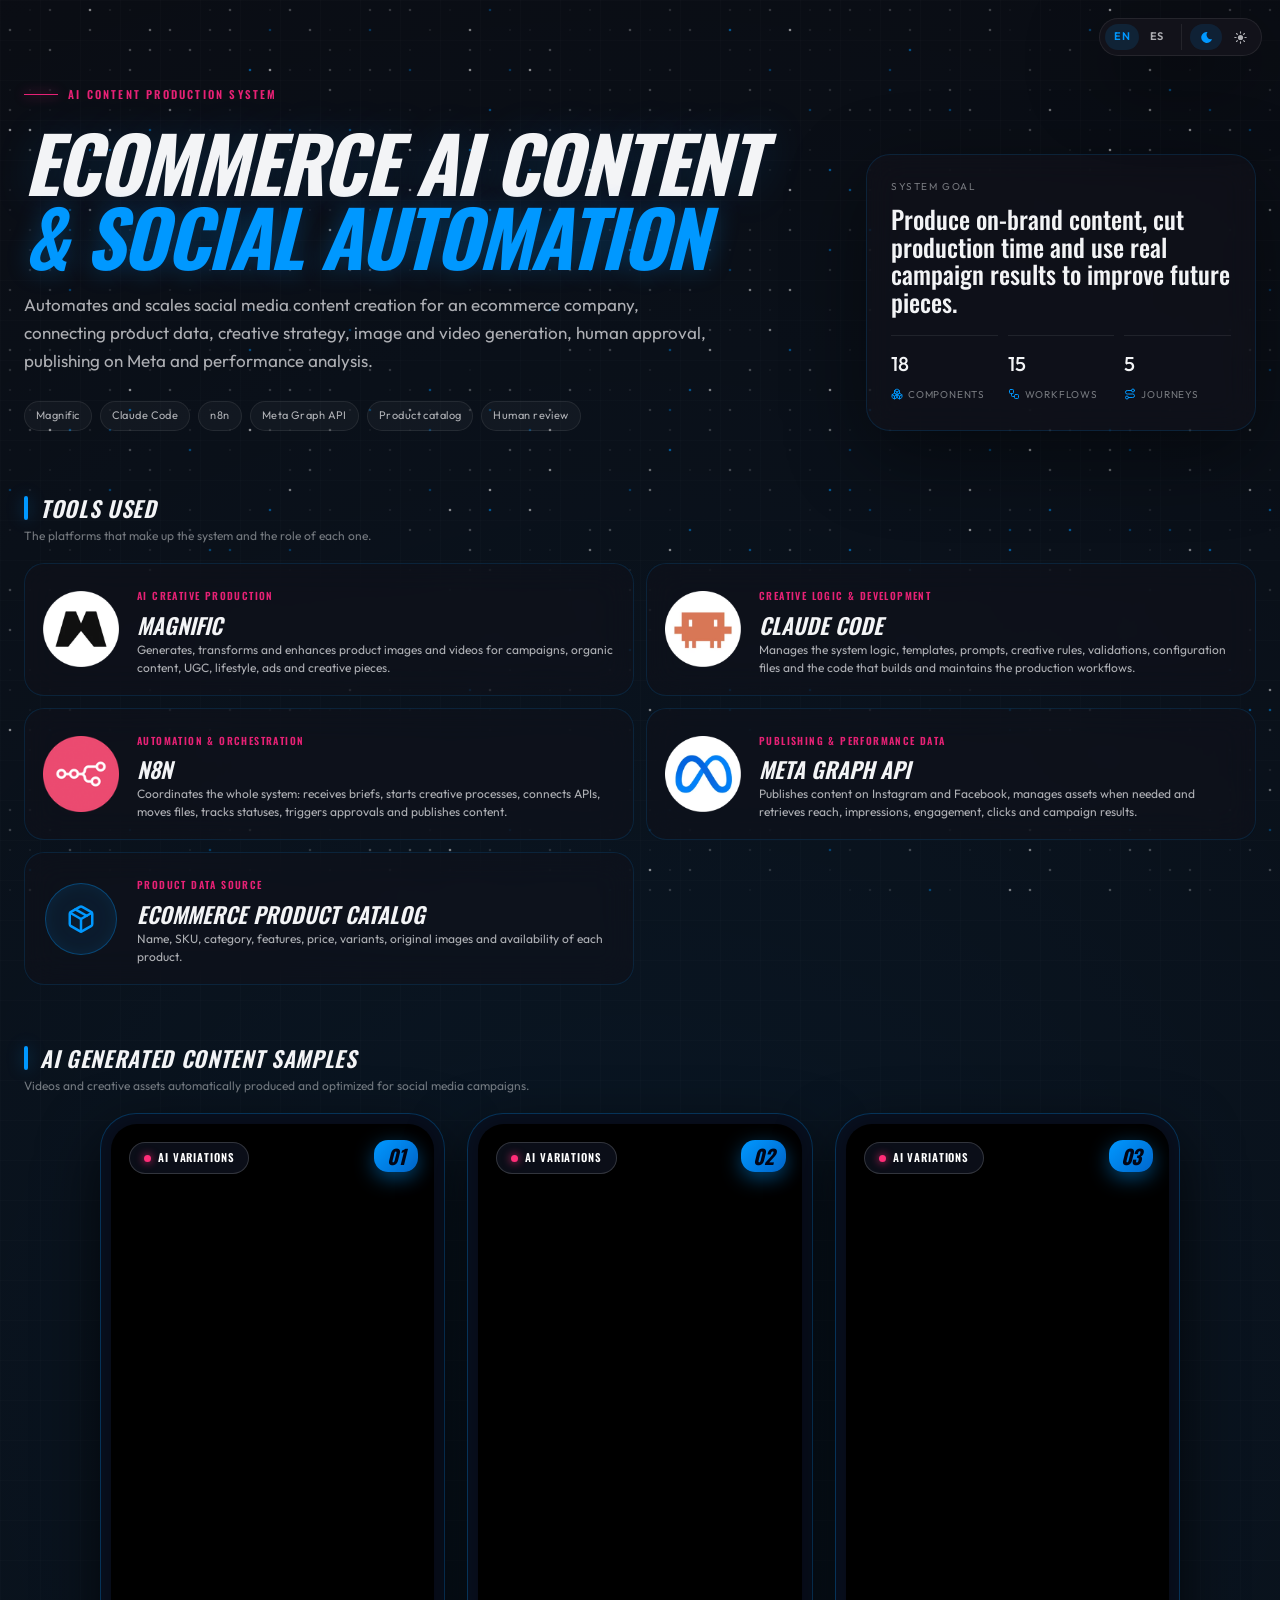
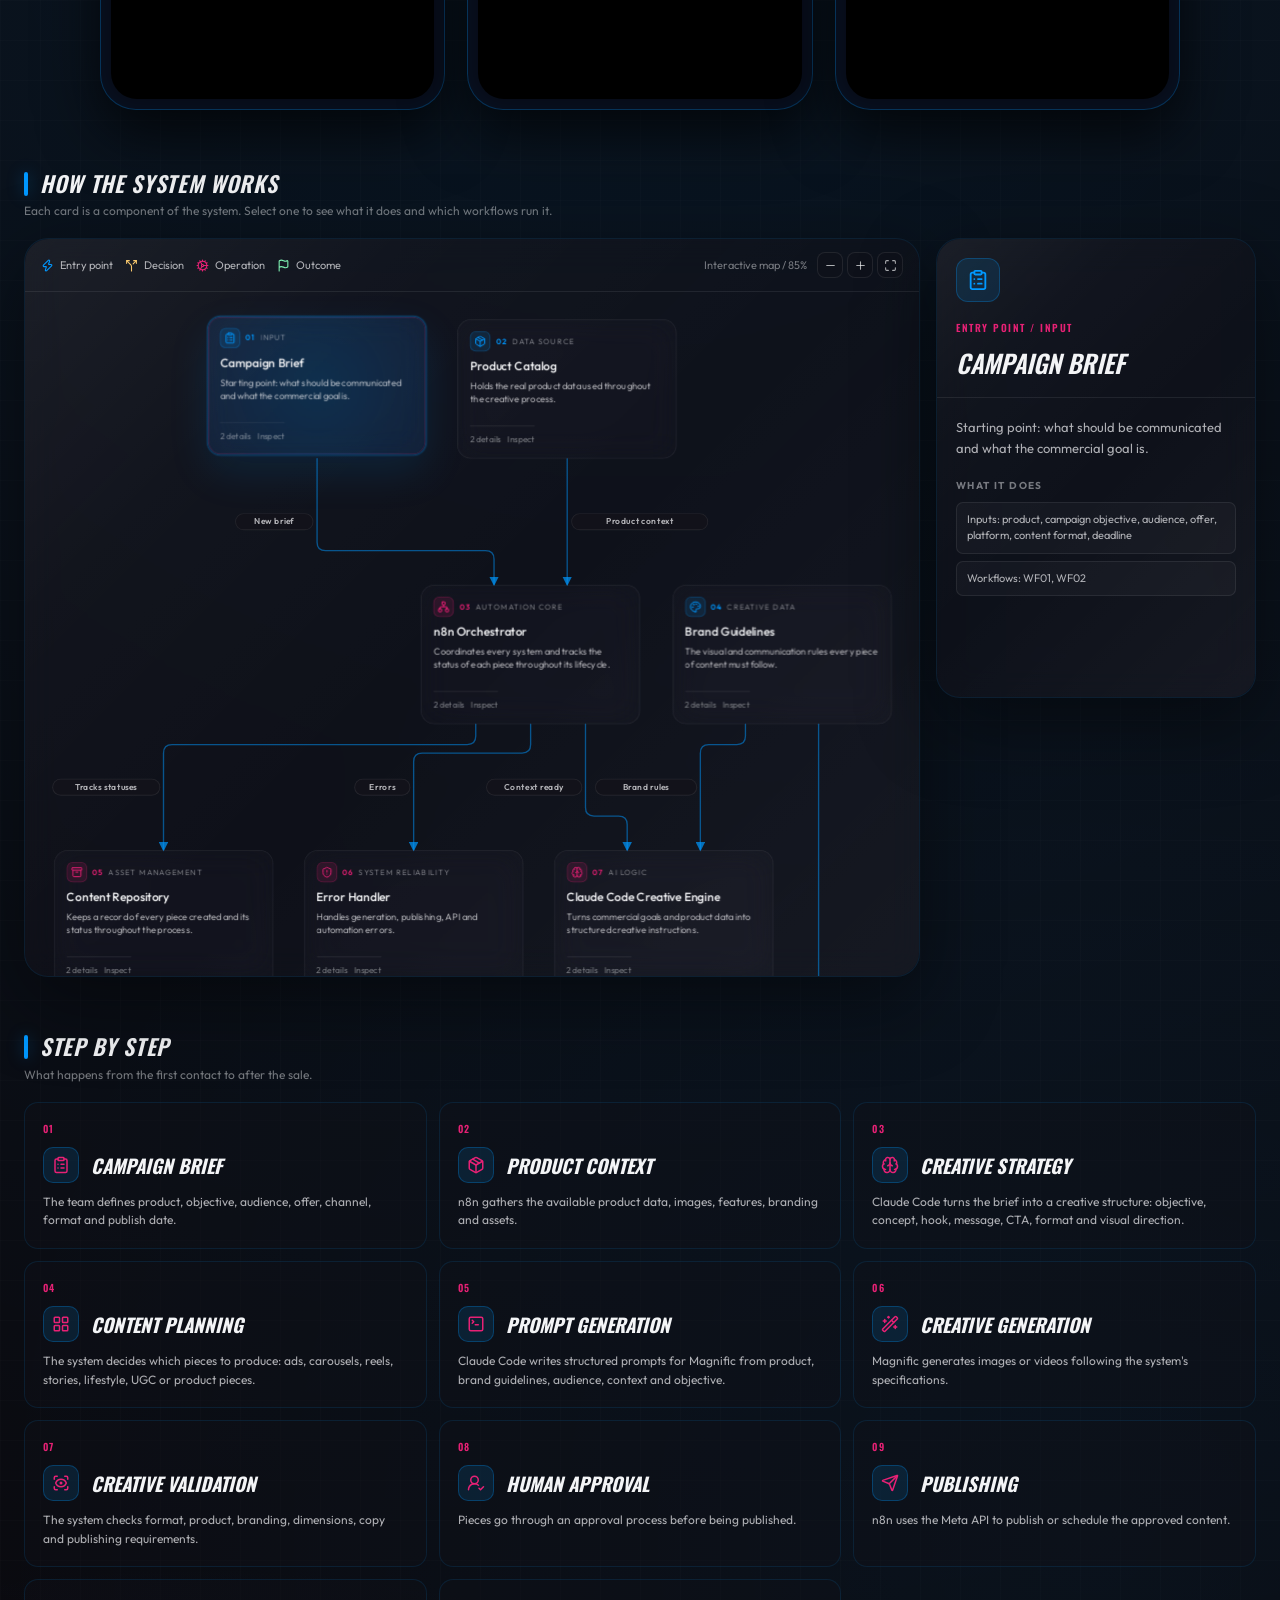
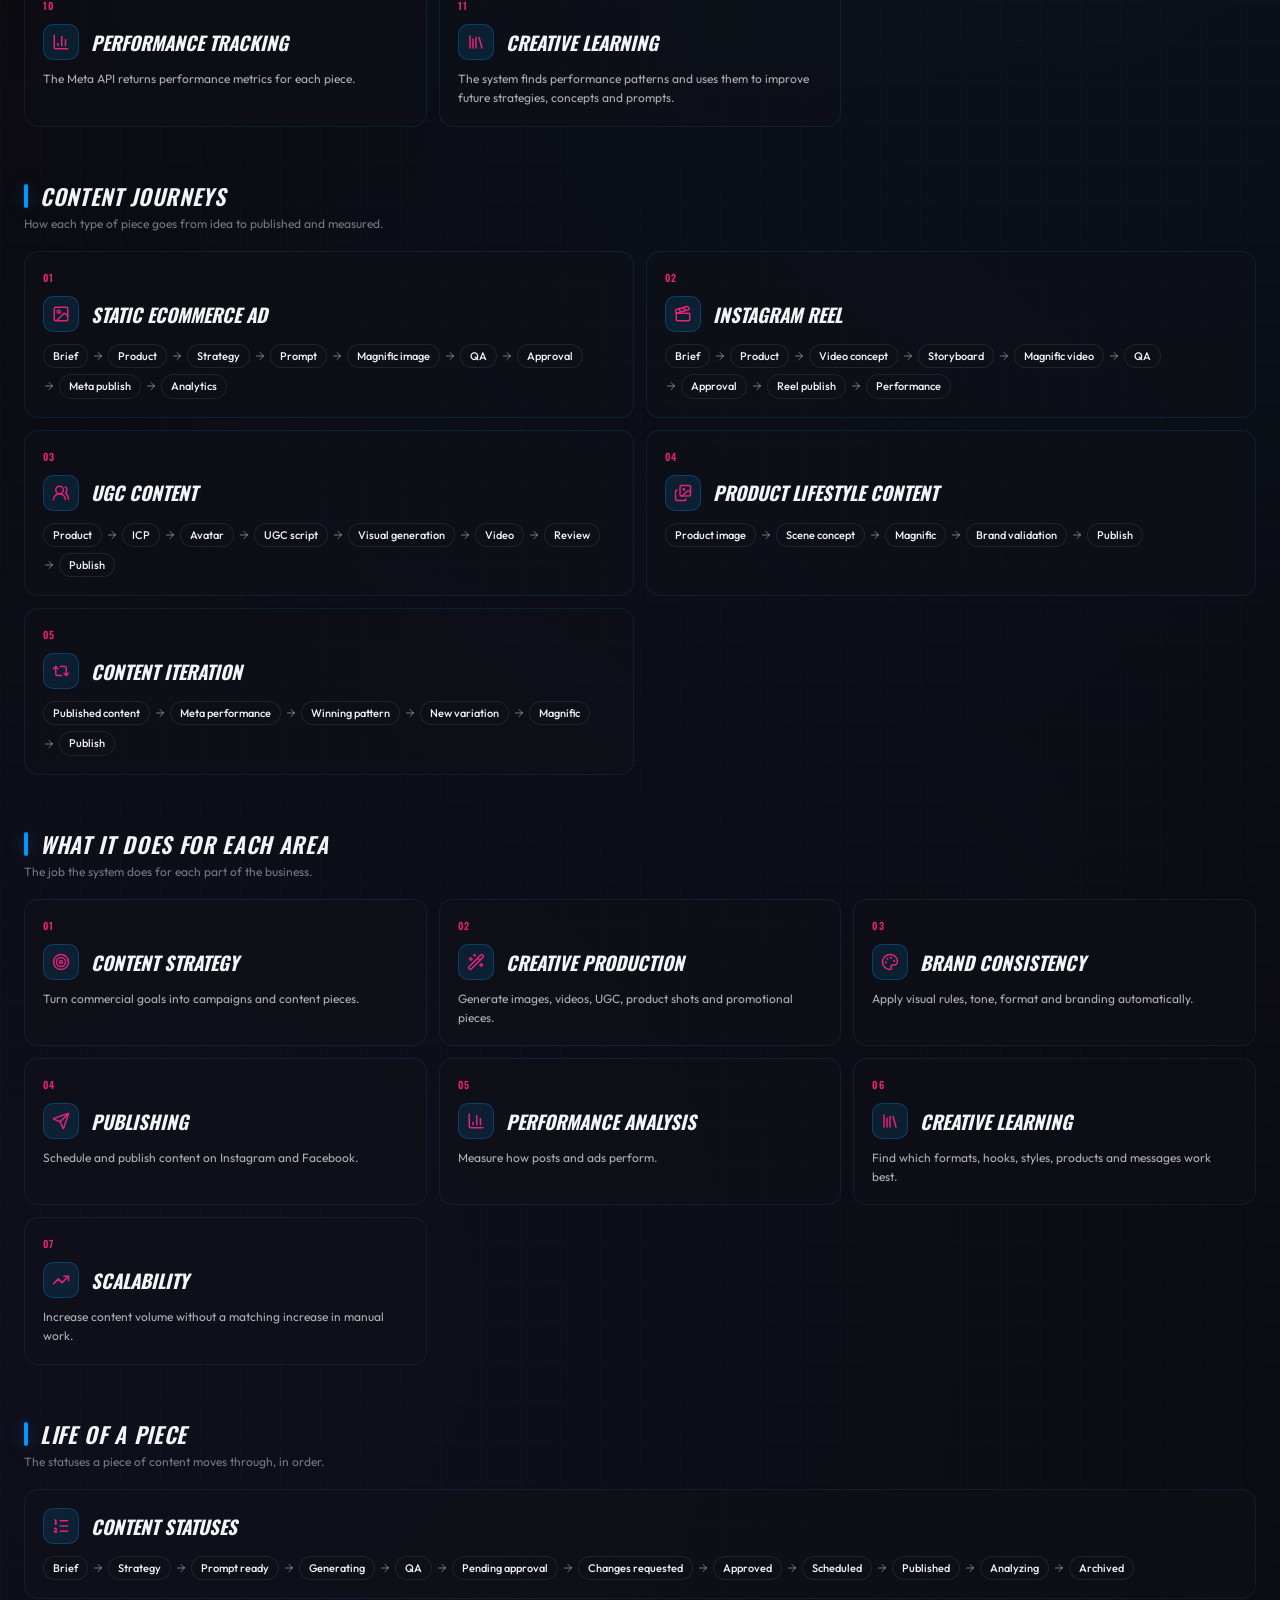
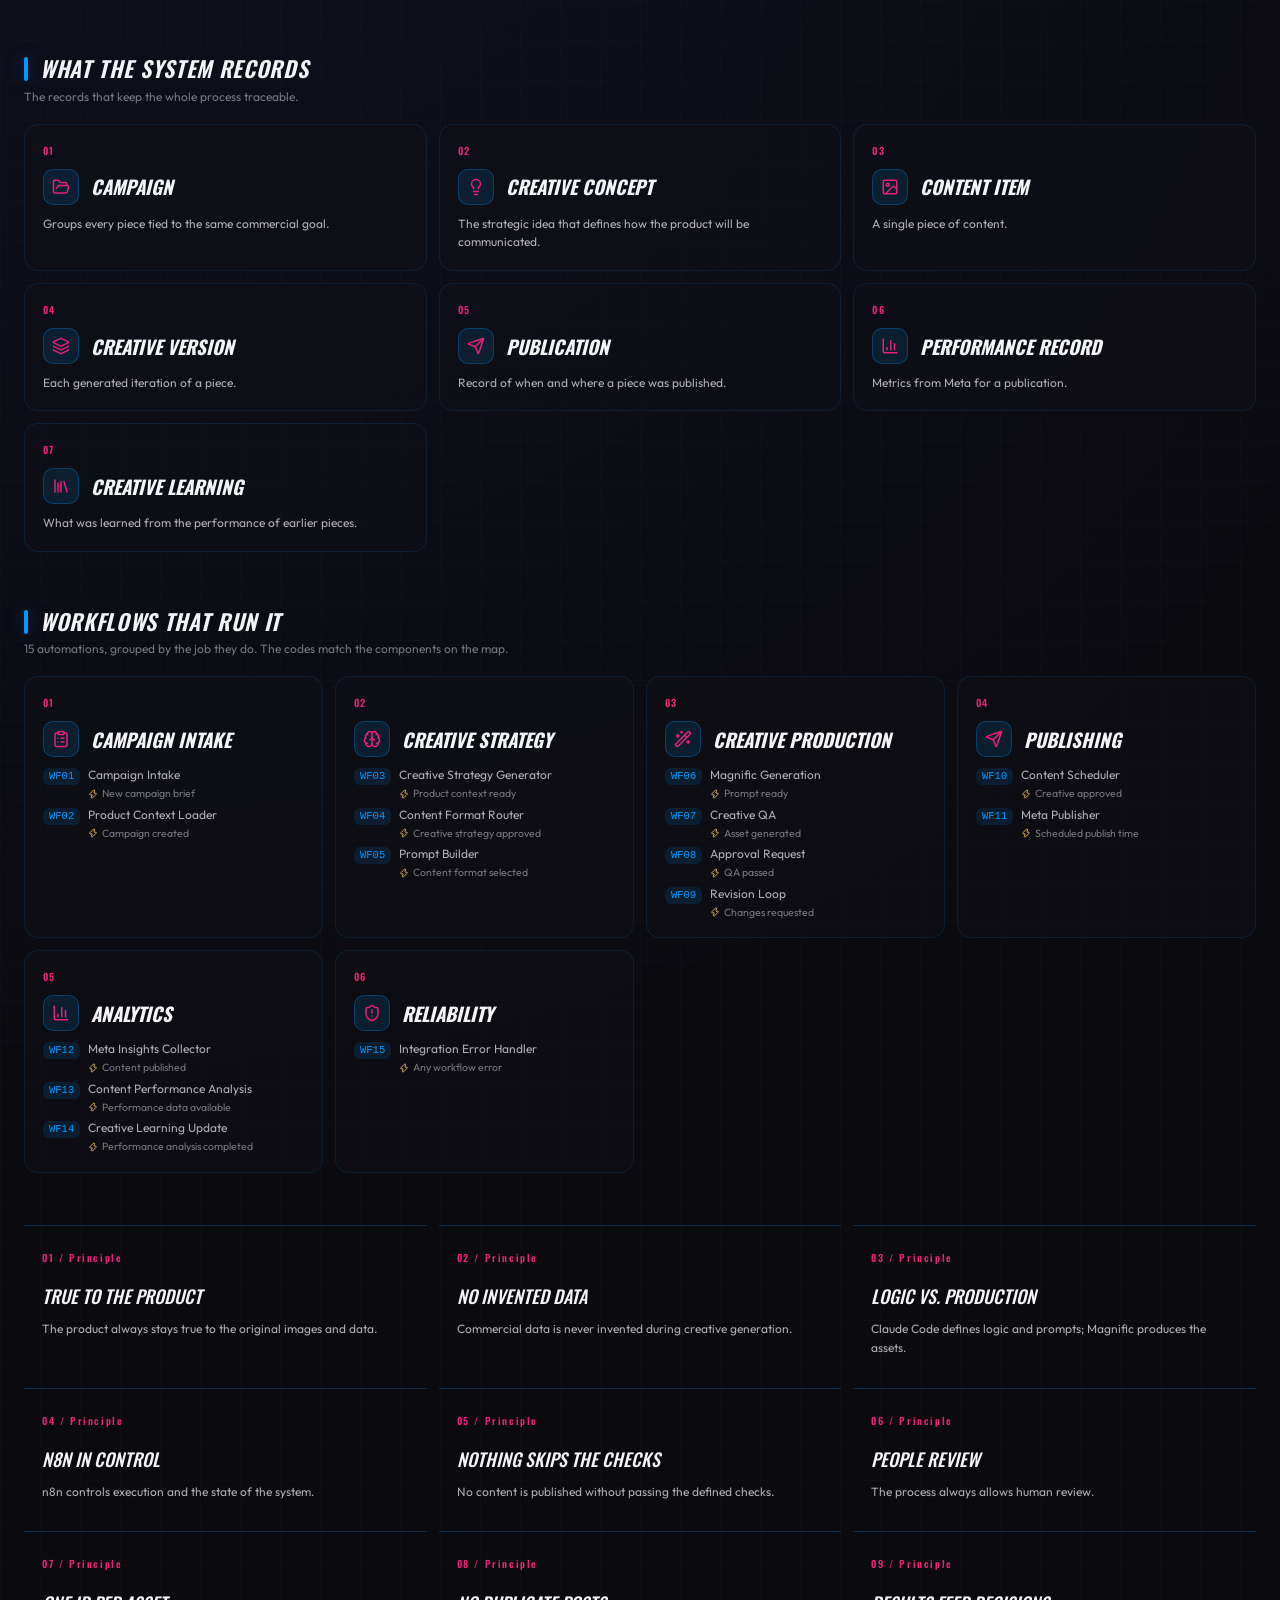
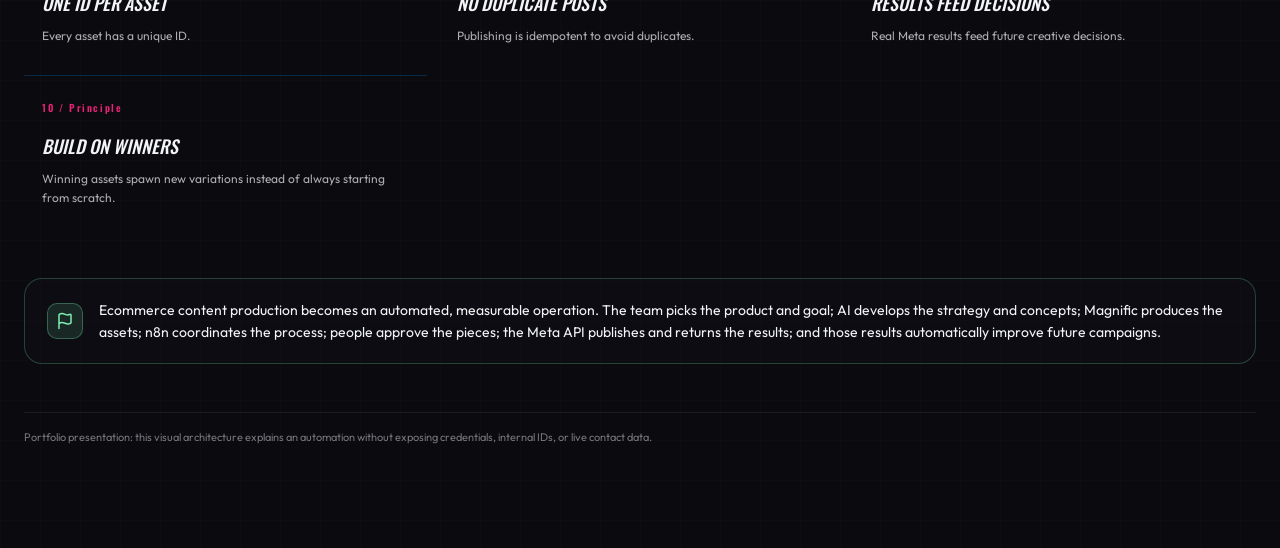
==== commit 09b80d40: "fix: corrige hero image glitch, orden de CTA en mobile y tarjetas de tools - Elimina regla CSS obsol" ====
--- a/public/assets/images/resultados/ecommerce-ai-content-production-social-media-automation-system.html
+++ b/public/assets/images/resultados/ecommerce-ai-content-production-social-media-automation-system.html
@@ -839,7 +839,7 @@
     </main>
   </div>
 
-  <script id="presentation-data" type="application/json">{"schema":"workflow.v1","name":{"en":"Ecommerce AI Content Production & Social Media Automation System","es":"Sistema de producción de contenido con IA y automatización de redes para ecommerce"},"presentation":{"eyebrow":{"en":"AI content production system","es":"Sistema de producción de contenido con IA"},"description":{"en":"Automates and scales social media content creation for an ecommerce company, connecting product data, creative strategy, image and video generation, human approval, publishing on Meta and performance analysis.","es":"Automatiza y escala la creación de contenido para redes sociales de una empresa ecommerce, conectando información de producto, estrategia creativa, generación de imágenes y videos, aprobación humana, publicación en Meta y análisis de rendimiento."},"purpose":{"en":"Produce on-brand content, cut production time and use real campaign results to improve future pieces.","es":"Producir contenido consistente con la marca, reducir tiempos de producción y usar los resultados reales de las campañas para mejorar futuras piezas."},"tools":[{"name":"Magnific","category":{"en":"AI creative production","es":"Producción creativa con IA"},"description":{"en":"Generates, transforms and enhances product images and videos for campaigns, organic content, UGC, lifestyle, ads and creative pieces.","es":"Genera, transforma y mejora imágenes y videos de producto para campañas, contenido orgánico, UGC, lifestyle, anuncios y piezas creativas."},"lucide":"wand-sparkles"},{"name":"Claude Code","category":{"en":"Creative logic & development","es":"Lógica creativa y desarrollo"},"description":{"en":"Manages the system logic, templates, prompts, creative rules, validations, configuration files and the code that builds and maintains the production workflows.","es":"Gestiona la lógica del sistema, plantillas, prompts, reglas creativas, validaciones, archivos de configuración y el código que construye y mantiene los workflows de producción."},"lucide":"square-terminal"},{"name":"n8n","category":{"en":"Automation & orchestration","es":"Automatización y orquestación"},"description":{"en":"Coordinates the whole system: receives briefs, starts creative processes, connects APIs, moves files, tracks statuses, triggers approvals and publishes content.","es":"Coordina todo el sistema: recibe briefs, activa procesos creativos, conecta APIs, mueve archivos, gestiona estados, dispara aprobaciones y publica contenido."}},{"name":"Meta Graph API","category":{"en":"Publishing & performance data","es":"Publicación y datos de rendimiento"},"description":{"en":"Publishes content on Instagram and Facebook, manages assets when needed and retrieves reach, impressions, engagement, clicks and campaign results.","es":"Publica contenido en Instagram y Facebook, administra assets cuando aplica y recupera alcance, impresiones, engagement, clics y resultados de campañas."},"lucide":"share-2"},{"name":{"en":"Ecommerce Product Catalog","es":"Catálogo de producto ecommerce"},"category":{"en":"Product data source","es":"Fuente de datos de producto"},"description":{"en":"Name, SKU, category, features, price, variants, original images and availability of each product.","es":"Nombre, SKU, categoría, características, precio, variantes, imágenes originales y disponibilidad de cada producto."},"lucide":"package"},{"name":{"en":"Human Creative Review","es":"Revisión creativa humana"},"category":{"en":"Quality control","es":"Control de calidad"},"description":{"en":"Lets the team approve, reject or request changes before anything is published.","es":"Permite aprobar, rechazar o solicitar cambios antes de publicar contenido."},"lucide":"user-round-check"}],"principles":[{"label":{"en":"01 / Principle","es":"01 / Principio"},"title":{"en":"True to the product","es":"Fiel al producto"},"description":{"en":"The product always stays true to the original images and data.","es":"El producto siempre se mantiene fiel a las imágenes y datos originales."}},{"label":{"en":"02 / Principle","es":"02 / Principio"},"title":{"en":"No invented data","es":"Sin datos inventados"},"description":{"en":"Commercial data is never invented during creative generation.","es":"Los datos comerciales no se inventan durante la generación creativa."}},{"label":{"en":"03 / Principle","es":"03 / Principio"},"title":{"en":"Logic vs. production","es":"Lógica y producción"},"description":{"en":"Claude Code defines logic and prompts; Magnific produces the assets.","es":"Claude Code define lógica y prompts; Magnific produce los assets."}},{"label":{"en":"04 / Principle","es":"04 / Principio"},"title":{"en":"n8n in control","es":"n8n tiene el control"},"description":{"en":"n8n controls execution and the state of the system.","es":"n8n controla la ejecución y el estado del sistema."}},{"label":{"en":"05 / Principle","es":"05 / Principio"},"title":{"en":"Nothing skips the checks","es":"Nada se salta los controles"},"description":{"en":"No content is published without passing the defined checks.","es":"Ningún contenido se publica sin pasar los controles definidos."}},{"label":{"en":"06 / Principle","es":"06 / Principio"},"title":{"en":"People review","es":"Revisión humana"},"description":{"en":"The process always allows human review.","es":"El proceso siempre permite revisión humana."}},{"label":{"en":"07 / Principle","es":"07 / Principio"},"title":{"en":"One ID per asset","es":"Un ID por asset"},"description":{"en":"Every asset has a unique ID.","es":"Cada asset tiene un ID único."}},{"label":{"en":"08 / Principle","es":"08 / Principio"},"title":{"en":"No duplicate posts","es":"Sin publicaciones duplicadas"},"description":{"en":"Publishing is idempotent to avoid duplicates.","es":"La publicación es idempotente para evitar duplicados."}},{"label":{"en":"09 / Principle","es":"09 / Principio"},"title":{"en":"Results feed decisions","es":"Los resultados deciden"},"description":{"en":"Real Meta results feed future creative decisions.","es":"Los resultados reales de Meta alimentan futuras decisiones creativas."}},{"label":{"en":"10 / Principle","es":"10 / Principio"},"title":{"en":"Build on winners","es":"Partir de lo que funciona"},"description":{"en":"Winning assets spawn new variations instead of always starting from scratch.","es":"Los assets ganadores generan nuevas variaciones en lugar de empezar siempre desde cero."}}],"tags":["Magnific","Claude Code","n8n","Meta Graph API","Product catalog","Human review"],"titleSegments":["Ecommerce AI Content","& Social Automation"]},"i18n":{"es":{"presentation":{"tags":["Magnific","Claude Code","n8n","Meta Graph API","Catálogo de producto","Revisión humana"],"titleSegments":["Contenido ecommerce con IA","y automatización de redes"]}}},"graph":{"width":1050.8,"height":3972,"nodes":[{"id":"s1","cssKind":"trigger","step":"01","kindLabel":{"en":"Entry point","es":"Entrada"},"typeLabel":{"en":"Input","es":"Entrada"},"title":{"en":"Campaign Brief","es":"Brief de campaña"},"description":{"en":"Starting point: what should be communicated and what the commercial goal is.","es":"Punto inicial donde se define qué se quiere comunicar y cuál es el objetivo comercial."},"icon":"clipboard-list","items":[{"en":"Inputs: product, campaign objective, audience, offer, platform, content format, deadline","es":"Entradas: producto, objetivo de campaña, audiencia, oferta, plataforma, formato, fecha límite"},{"en":"Workflows: WF01, WF02","es":"Workflows: WF01, WF02"}],"x":214.3,"y":32,"w":258,"h":164},{"id":"s2","cssKind":"trigger","step":"02","kindLabel":{"en":"Entry point","es":"Entrada"},"typeLabel":{"en":"Data source","es":"Fuente de datos"},"title":{"en":"Product Catalog","es":"Catálogo de producto"},"description":{"en":"Holds the real product data used throughout the creative process.","es":"Contiene la información real del producto que se usa en todo el proceso creativo."},"icon":"package","items":[{"en":"Data: product name, SKU, category, price, variants, features, images, product URL","es":"Datos: nombre, SKU, categoría, precio, variantes, características, imágenes, URL del producto"},{"en":"Workflows: WF02, WF03","es":"Workflows: WF02, WF03"}],"x":508.3,"y":32,"w":258,"h":164},{"id":"s3","cssKind":"trigger","step":"04","kindLabel":{"en":"Entry point","es":"Entrada"},"typeLabel":{"en":"Creative data","es":"Datos creativos"},"title":{"en":"Brand Guidelines","es":"Guía de marca"},"description":{"en":"The visual and communication rules every piece of content must follow.","es":"Las reglas visuales y de comunicación que debe respetar todo el contenido."},"icon":"palette","items":[{"en":"Data: colors, typography, logo rules, tone of voice, visual style, image rules, prohibited elements","es":"Datos: colores, tipografía, reglas del logo, tono de voz, estilo visual, reglas de imagen, elementos prohibidos"},{"en":"Workflows: WF03, WF04, WF06","es":"Workflows: WF03, WF04, WF06"}],"x":760.8,"y":344,"w":258,"h":164},{"id":"s4","cssKind":"action","step":"03","kindLabel":{"en":"Operation","es":"Operación"},"typeLabel":{"en":"Automation core","es":"Núcleo de automatización"},"title":{"en":"n8n Orchestrator","es":"Orquestador n8n"},"description":{"en":"Coordinates every system and tracks the status of each piece throughout its lifecycle.","es":"Coordina los distintos sistemas y controla el estado de cada pieza durante su ciclo de vida."},"icon":"network","items":[{"en":"Receives briefs, calls external APIs, triggers Claude Code and Magnific, moves assets, tracks statuses, requests approvals, publishes and collects performance data","es":"Recibe briefs, llama APIs externas, activa Claude Code y Magnific, mueve assets, controla estados, pide aprobaciones, publica y recoge datos de rendimiento"},{"en":"Workflows: WF01–WF15","es":"Workflows: WF01–WF15"}],"x":465.3,"y":344,"w":258,"h":164},{"id":"s5","cssKind":"action","step":"07","kindLabel":{"en":"Operation","es":"Operación"},"typeLabel":{"en":"AI logic","es":"Lógica IA"},"title":{"en":"Claude Code Creative Engine","es":"Motor creativo Claude Code"},"description":{"en":"Turns commercial goals and product data into structured creative instructions.","es":"Convierte los objetivos comerciales y los datos del producto en instrucciones creativas estructuradas."},"icon":"brain","items":[{"en":"Functions: creative strategy, concepts, hooks, captions, CTAs, prompts, storyboards, format adaptation, creative QA rules","es":"Funciones: estrategia creativa, conceptos, hooks, captions, CTAs, prompts, storyboards, adaptación de formato, reglas de QA creativo"},{"en":"Workflows: WF03, WF04, WF05, WF06, WF14","es":"Workflows: WF03, WF04, WF05, WF06, WF14"}],"x":621.8,"y":656,"w":258,"h":164},{"id":"s6","cssKind":"decision","step":"08","kindLabel":{"en":"Decision","es":"Decisión"},"typeLabel":{"en":"Decision logic","es":"Lógica de decisión"},"title":{"en":"Creative Router","es":"Enrutador creativo"},"description":{"en":"Decides which type of content to generate based on campaign, objective and platform.","es":"Decide qué tipo de contenido generar según la campaña, el objetivo y la plataforma."},"icon":"split","items":[{"en":"Paths: static ad, carousel, Instagram Reel, UGC video, lifestyle image, product image, story, organic post","es":"Rutas: anuncio estático, carrusel, Reel de Instagram, video UGC, imagen lifestyle, imagen de producto, story, post orgánico"},{"en":"Workflows: WF04, WF05","es":"Workflows: WF04, WF05"}],"x":664.8,"y":968,"w":258,"h":164},{"id":"s7","cssKind":"action","step":"09","kindLabel":{"en":"Operation","es":"Operación"},"typeLabel":{"en":"AI production logic","es":"Lógica de producción IA"},"title":{"en":"Prompt Builder","es":"Constructor de prompts"},"description":{"en":"Builds standardized prompts from product, avatar, ICP, branding, campaign and format.","es":"Construye prompts estandarizados con producto, avatar, ICP, branding, campaña y formato."},"icon":"square-terminal","items":[{"en":"Uses: product, product images, brandboard, ICP, avatar, campaign objective, creative concept, platform, aspect ratio","es":"Usa: producto, imágenes del producto, brandboard, ICP, avatar, objetivo de campaña, concepto creativo, plataforma, proporción"},{"en":"Workflows: WF05","es":"Workflows: WF05"}],"x":760.8,"y":1280,"w":258,"h":164},{"id":"s8","cssKind":"action","step":"10","kindLabel":{"en":"Operation","es":"Operación"},"typeLabel":{"en":"Creative production","es":"Producción creativa"},"title":{"en":"Magnific Creative Generation","es":"Generación creativa en Magnific"},"description":{"en":"Produces the visual assets from the prompts and references provided.","es":"Produce los assets visuales a partir de los prompts y referencias recibidas."},"icon":"wand-sparkles","items":[{"en":"Outputs: Product images, Lifestyle scenes, UGC visuals, Storyboards, Videos, Ad creatives, Enhanced product assets","es":"Salidas: Imágenes de producto, Escenas lifestyle, Visuales UGC, Storyboards, Videos, Creativos para anuncios, Assets de producto mejorados"},{"en":"Workflows: WF06, WF07","es":"Workflows: WF06, WF07"}],"x":760.8,"y":1592,"w":258,"h":164},{"id":"s9","cssKind":"decision","step":"11","kindLabel":{"en":"Decision","es":"Decisión"},"typeLabel":{"en":"Quality control","es":"Control de calidad"},"title":{"en":"Creative QA","es":"QA creativo"},"description":{"en":"Checks that the piece meets the product, brand, format and campaign rules.","es":"Comprueba que la pieza cumpla las reglas de producto, marca, formato y campaña."},"icon":"scan-eye","items":[{"en":"Checks: right product and variant, brand consistency, dimensions, copy, visual quality, no hallucinated product features, correct CTA","es":"Revisa: producto y variante correctos, consistencia de marca, dimensiones, copy, calidad visual, sin características inventadas, CTA correcto"},{"en":"Workflows: WF07, WF08","es":"Workflows: WF07, WF08"}],"x":664.8,"y":1904,"w":258,"h":164},{"id":"s10","cssKind":"decision","step":"12","kindLabel":{"en":"Decision","es":"Decisión"},"typeLabel":{"en":"Approval","es":"Aprobación"},"title":{"en":"Human Approval","es":"Aprobación humana"},"description":{"en":"The creative team approves, rejects or requests changes.","es":"El equipo creativo aprueba, rechaza o solicita cambios."},"icon":"user-round-check","items":[{"en":"Statuses: pending review, approved, changes requested, rejected","es":"Estados: pendiente de revisión, aprobado, cambios solicitados, rechazado"},{"en":"Workflows: WF08, WF09","es":"Workflows: WF08, WF09"}],"x":664.8,"y":2216,"w":258,"h":164},{"id":"s11","cssKind":"action","step":"14","kindLabel":{"en":"Operation","es":"Operación"},"typeLabel":{"en":"Creative iteration","es":"Iteración creativa"},"title":{"en":"Revision Loop","es":"Ciclo de revisión"},"description":{"en":"Processes human feedback and generates a new version without restarting the project.","es":"Procesa el feedback humano y genera una nueva versión sin reiniciar todo el proyecto."},"icon":"refresh-ccw","items":[{"en":"Flow: feedback received → prompt updated → new asset generated → QA → approval","es":"Flujo: feedback recibido → prompt actualizado → nuevo asset generado → QA → aprobación"},{"en":"Workflows: WF06, WF07, WF09","es":"Workflows: WF06, WF07, WF09"}],"x":760.8,"y":2528,"w":258,"h":164},{"id":"s12","cssKind":"action","step":"05","kindLabel":{"en":"Operation","es":"Operación"},"typeLabel":{"en":"Asset management","es":"Gestión de assets"},"title":{"en":"Content Repository","es":"Repositorio de contenido"},"description":{"en":"Keeps a record of every piece created and its status throughout the process.","es":"Mantiene el registro de las piezas creadas y su estado durante el proceso."},"icon":"archive","items":[{"en":"Statuses: draft, generating, review, approved, scheduled, published, archived","es":"Estados: borrador, generando, revisión, aprobado, programado, publicado, archivado"},{"en":"Workflows: WF01–WF15","es":"Workflows: WF01–WF15"}],"x":33.8,"y":656,"w":258,"h":164},{"id":"s13","cssKind":"result","step":"15","kindLabel":{"en":"Outcome","es":"Resultado"},"typeLabel":{"en":"Distribution","es":"Distribución"},"title":{"en":"Meta Publishing","es":"Publicación en Meta"},"description":{"en":"Publishes approved content on Instagram and Facebook through the Meta API.","es":"Publica el contenido aprobado en Instagram y Facebook mediante la API de Meta."},"icon":"send","items":[{"en":"Formats: Instagram Feed, Reels and Stories, Facebook Feed and Video","es":"Formatos: feed, Reels y Stories de Instagram, feed y video de Facebook"},{"en":"Workflows: WF10, WF11","es":"Workflows: WF10, WF11"}],"x":466.8,"y":2840,"w":258,"h":164},{"id":"s14","cssKind":"action","step":"13","kindLabel":{"en":"Operation","es":"Operación"},"typeLabel":{"en":"Scheduling","es":"Programación"},"title":{"en":"Content Calendar","es":"Calendario de contenido"},"description":{"en":"Organizes what gets published, when, on which channel and for which campaign.","es":"Organiza qué se publica, cuándo, en qué canal y para qué campaña."},"icon":"calendar-days","items":[{"en":"Data: publish date, platform, campaign, product, content ID, status","es":"Datos: fecha de publicación, plataforma, campaña, producto, ID del contenido, estado"},{"en":"Workflows: WF10","es":"Workflows: WF10"}],"x":466.8,"y":2528,"w":258,"h":164},{"id":"s15","cssKind":"action","step":"16","kindLabel":{"en":"Operation","es":"Operación"},"typeLabel":{"en":"Analytics","es":"Analítica"},"title":{"en":"Meta Performance Data","es":"Datos de rendimiento de Meta"},"description":{"en":"Retrieves the real metrics of each piece after it is published.","es":"Recupera las métricas reales de cada pieza después de publicarla."},"icon":"chart-column","items":[{"en":"Metrics: reach, impressions, engagement, video views, watch time, clicks, CTR, saves, shares, comments","es":"Métricas: alcance, impresiones, engagement, reproducciones, tiempo de visualización, clics, CTR, guardados, compartidos, comentarios"},{"en":"Workflows: WF12, WF13","es":"Workflows: WF12, WF13"}],"x":466.8,"y":3152,"w":258,"h":164},{"id":"s16","cssKind":"action","step":"17","kindLabel":{"en":"Operation","es":"Operación"},"typeLabel":{"en":"Analysis","es":"Análisis"},"title":{"en":"Creative Performance Engine","es":"Motor de rendimiento creativo"},"description":{"en":"Links Meta results to the creative traits of each piece.","es":"Relaciona los resultados de Meta con las características creativas de cada pieza."},"icon":"chart-spline","items":[{"en":"Dimensions: hook, product, content format, visual style, avatar, CTA, video length, campaign objective","es":"Dimensiones: hook, producto, formato, estilo visual, avatar, CTA, duración del video, objetivo de campaña"},{"en":"Workflows: WF13, WF14","es":"Workflows: WF13, WF14"}],"x":466.8,"y":3464,"w":258,"h":164},{"id":"s17","cssKind":"result","step":"18","kindLabel":{"en":"Outcome","es":"Resultado"},"typeLabel":{"en":"Knowledge layer","es":"Capa de conocimiento"},"title":{"en":"Creative Learning Library","es":"Biblioteca de aprendizaje creativo"},"description":{"en":"Stores what works best so future campaigns start from it.","es":"Guarda los aprendizajes sobre qué creativos funcionan mejor para usarlos en futuras campañas."},"icon":"library","items":[{"en":"Examples: best hooks, formats, product angles, avatars, CTAs and video structures","es":"Ejemplos: mejores hooks, formatos, ángulos de producto, avatares, CTAs y estructuras de video"},{"en":"Workflows: WF03, WF14","es":"Workflows: WF03, WF14"}],"x":423.8,"y":3776,"w":258,"h":164},{"id":"s18","cssKind":"action","step":"06","kindLabel":{"en":"Operation","es":"Operación"},"typeLabel":{"en":"System reliability","es":"Confiabilidad del sistema"},"title":{"en":"Error Handler","es":"Manejo de errores"},"description":{"en":"Handles generation, publishing, API and automation errors.","es":"Gestiona errores de generación, publicación, API o automatización."},"icon":"shield-alert","items":[{"en":"Retries failed requests, logs errors, prevents duplicate publishing, notifies the team, recovers failed workflows","es":"Reintenta solicitudes fallidas, registra errores, evita publicaciones duplicadas, avisa al equipo, recupera workflows fallidos"},{"en":"Workflows: WF15","es":"Workflows: WF15"}],"x":327.8,"y":656,"w":258,"h":164}],"edges":[{"from":"s1","to":"s4","kind":"default","label":{"en":"New brief","es":"Nuevo brief"},"points":[[343.3,196],[343.3,304],[551.3,304],[551.3,344]],"labelBox":{"x":246.5,"y":260,"width":92.8,"height":20}},{"from":"s2","to":"s4","kind":"default","label":{"en":"Product context","es":"Contexto del producto"},"points":[[637.3,196],[637.3,344]],"labelBox":{"x":642.3,"y":260,"width":160.8,"height":20}},{"from":"s4","to":"s5","kind":"default","label":{"en":"Context ready","es":"Contexto listo"},"points":[[658.8,508],[658.8,616],[707.8,616],[707.8,656]],"labelBox":{"x":541.6,"y":572,"width":113.2,"height":20}},{"from":"s3","to":"s5","kind":"default","label":{"en":"Brand rules","es":"Reglas de marca"},"points":[[846.8,508],[846.8,532],[793.8,532],[793.8,656]],"labelBox":{"x":669.8,"y":572,"width":120,"height":20}},{"from":"s4","to":"s12","kind":"default","label":{"en":"Tracks statuses","es":"Registra estados"},"points":[[529.8,508],[529.8,532],[162.8,532],[162.8,656]],"labelBox":{"x":32,"y":572,"width":126.8,"height":20}},{"from":"s4","to":"s18","kind":"default","label":{"en":"Errors","es":"Errores"},"points":[[594.3,508],[594.3,542],[456.8,542],[456.8,656]],"labelBox":{"x":387.2,"y":572,"width":65.6,"height":20}},{"from":"s5","to":"s6","kind":"default","label":{"en":"Strategy approved","es":"Estrategia aprobada"},"points":[[793.8,820],[793.8,968]],"labelBox":{"x":642.6,"y":884,"width":147.2,"height":20}},{"from":"s6","to":"s7","kind":"conditional","label":{"en":"Format selected","es":"Formato elegido"},"points":[[793.8,1132],[793.8,1240],[846.8,1240],[846.8,1280]],"labelBox":{"x":669.8,"y":1196,"width":120,"height":20}},{"from":"s3","to":"s7","kind":"default","label":"Brandboard","points":[[932.8,508],[932.8,1280]],"labelBox":{"x":842.8,"y":884,"width":86,"height":20}},{"from":"s7","to":"s8","kind":"default","label":{"en":"Prompt ready","es":"Prompt listo"},"points":[[889.8,1444],[889.8,1592]],"labelBox":{"x":894.8,"y":1508,"width":99.6,"height":20}},{"from":"s8","to":"s9","kind":"default","label":{"en":"Asset generated","es":"Asset generado"},"points":[[846.8,1756],[846.8,1780],[793.8,1780],[793.8,1904]],"labelBox":{"x":669.8,"y":1820,"width":120,"height":20}},{"from":"s9","to":"s10","kind":"yes","label":{"en":"QA passed","es":"QA aprobado"},"points":[[793.8,2068],[793.8,2216]],"labelBox":{"x":682,"y":2132,"width":107.8,"height":20}},{"from":"s10","to":"s14","kind":"yes","label":{"en":"Approved","es":"Aprobado"},"points":[[750.8,2380],[750.8,2404],[595.8,2404],[595.8,2528]],"labelBox":{"x":504.4,"y":2444,"width":87.4,"height":20}},{"from":"s10","to":"s11","kind":"conditional","label":{"en":"Changes requested","es":"Cambios solicitados"},"points":[[836.8,2380],[836.8,2488],[846.8,2488],[846.8,2528]],"labelBox":{"x":685.6,"y":2444,"width":147.2,"height":20}},{"from":"s11","to":"s8","kind":"default","feedback":true,"label":{"en":"New version","es":"Nueva versión"},"points":[[932.8,2528],[932.8,1756]],"labelBox":{"x":822.4,"y":2132,"width":106.4,"height":20}},{"from":"s14","to":"s13","kind":"default","label":{"en":"Publish time","es":"Hora de publicar"},"points":[[595.8,2692],[595.8,2840]],"labelBox":{"x":600.8,"y":2756,"width":126.8,"height":20}},{"from":"s13","to":"s15","kind":"default","label":{"en":"Published","es":"Publicado"},"points":[[595.8,3004],[595.8,3152]],"labelBox":{"x":600.8,"y":3068,"width":79.2,"height":20}},{"from":"s15","to":"s16","kind":"default","label":{"en":"Metrics","es":"Métricas"},"points":[[595.8,3316],[595.8,3464]],"labelBox":{"x":600.8,"y":3380,"width":72.4,"height":20}},{"from":"s16","to":"s17","kind":"default","label":{"en":"Analysis done","es":"Análisis listo"},"points":[[595.8,3628],[595.8,3776]],"labelBox":{"x":600.8,"y":3692,"width":113.2,"height":20}},{"from":"s17","to":"s5","kind":"default","feedback":true,"label":{"en":"Learnings","es":"Aprendizajes"},"points":[[509.8,3776],[509.8,3736],[455.8,3736],[455.8,844],[707.8,844],[707.8,820]],"labelBox":{"x":352.2,"y":2288,"width":99.6,"height":20}}],"icons":{"clipboard-list":"\u003crect width=\"8\" height=\"4\" x=\"8\" y=\"2\" rx=\"1\" ry=\"1\" /> \u003cpath d=\"M16 4h2a2 2 0 0 1 2 2v14a2 2 0 0 1-2 2H6a2 2 0 0 1-2-2V6a2 2 0 0 1 2-2h2\" /> \u003cpath d=\"M12 11h4\" /> \u003cpath d=\"M12 16h4\" /> \u003cpath d=\"M8 11h.01\" /> \u003cpath d=\"M8 16h.01\" />","package":"\u003cpath d=\"M11 21.73a2 2 0 0 0 2 0l7-4A2 2 0 0 0 21 16V8a2 2 0 0 0-1-1.73l-7-4a2 2 0 0 0-2 0l-7 4A2 2 0 0 0 3 8v8a2 2 0 0 0 1 1.73z\" /> \u003cpath d=\"M12 22V12\" /> \u003cpolyline points=\"3.29 7 12 12 20.71 7\" /> \u003cpath d=\"m7.5 4.27 9 5.15\" />","palette":"\u003cpath d=\"M12 22a1 1 0 0 1 0-20 10 9 0 0 1 10 9 5 5 0 0 1-5 5h-2.25a1.75 1.75 0 0 0-1.4 2.8l.3.4a1.75 1.75 0 0 1-1.4 2.8z\" /> \u003ccircle cx=\"13.5\" cy=\"6.5\" r=\".5\" fill=\"currentColor\" /> \u003ccircle cx=\"17.5\" cy=\"10.5\" r=\".5\" fill=\"currentColor\" /> \u003ccircle cx=\"6.5\" cy=\"12.5\" r=\".5\" fill=\"currentColor\" /> \u003ccircle cx=\"8.5\" cy=\"7.5\" r=\".5\" fill=\"currentColor\" />","network":"\u003crect x=\"16\" y=\"16\" width=\"6\" height=\"6\" rx=\"1\" /> \u003crect x=\"2\" y=\"16\" width=\"6\" height=\"6\" rx=\"1\" /> \u003crect x=\"9\" y=\"2\" width=\"6\" height=\"6\" rx=\"1\" /> \u003cpath d=\"M5 16v-3a1 1 0 0 1 1-1h12a1 1 0 0 1 1 1v3\" /> \u003cpath d=\"M12 12V8\" />","brain":"\u003cpath d=\"M12 18V5\" /> \u003cpath d=\"M15 13a4.17 4.17 0 0 1-3-4 4.17 4.17 0 0 1-3 4\" /> \u003cpath d=\"M17.598 6.5A3 3 0 1 0 12 5a3 3 0 1 0-5.598 1.5\" /> \u003cpath d=\"M17.997 5.125a4 4 0 0 1 2.526 5.77\" /> \u003cpath d=\"M18 18a4 4 0 0 0 2-7.464\" /> \u003cpath d=\"M19.967 17.483A4 4 0 1 1 12 18a4 4 0 1 1-7.967-.517\" /> \u003cpath d=\"M6 18a4 4 0 0 1-2-7.464\" /> \u003cpath d=\"M6.003 5.125a4 4 0 0 0-2.526 5.77\" />","split":"\u003cpath d=\"M16 3h5v5\" /> \u003cpath d=\"M8 3H3v5\" /> \u003cpath d=\"M12 22v-8.3a4 4 0 0 0-1.172-2.872L3 3\" /> \u003cpath d=\"m15 9 6-6\" />","square-terminal":"\u003cpath d=\"m7 11 2-2-2-2\" /> \u003cpath d=\"M11 13h4\" /> \u003crect width=\"18\" height=\"18\" x=\"3\" y=\"3\" rx=\"2\" ry=\"2\" />","wand-sparkles":"\u003cpath d=\"m21.64 3.64-1.28-1.28a1.21 1.21 0 0 0-1.72 0L2.36 18.64a1.21 1.21 0 0 0 0 1.72l1.28 1.28a1.2 1.2 0 0 0 1.72 0L21.64 5.36a1.2 1.2 0 0 0 0-1.72\" /> \u003cpath d=\"m14 7 3 3\" /> \u003cpath d=\"M5 6v4\" /> \u003cpath d=\"M19 14v4\" /> \u003cpath d=\"M10 2v2\" /> \u003cpath d=\"M7 8H3\" /> \u003cpath d=\"M21 16h-4\" /> \u003cpath d=\"M11 3H9\" />","scan-eye":"\u003cpath d=\"M3 7V5a2 2 0 0 1 2-2h2\" /> \u003cpath d=\"M17 3h2a2 2 0 0 1 2 2v2\" /> \u003cpath d=\"M21 17v2a2 2 0 0 1-2 2h-2\" /> \u003cpath d=\"M7 21H5a2 2 0 0 1-2-2v-2\" /> \u003ccircle cx=\"12\" cy=\"12\" r=\"1\" /> \u003cpath d=\"M18.944 12.33a1 1 0 0 0 0-.66 7.5 7.5 0 0 0-13.888 0 1 1 0 0 0 0 .66 7.5 7.5 0 0 0 13.888 0\" />","user-round-check":"\u003cpath d=\"M2 21a8 8 0 0 1 13.292-6\" /> \u003ccircle cx=\"10\" cy=\"8\" r=\"5\" /> \u003cpath d=\"m16 19 2 2 4-4\" />","refresh-ccw":"\u003cpath d=\"M21 12a9 9 0 0 0-9-9 9.75 9.75 0 0 0-6.74 2.74L3 8\" /> \u003cpath d=\"M3 3v5h5\" /> \u003cpath d=\"M3 12a9 9 0 0 0 9 9 9.75 9.75 0 0 0 6.74-2.74L21 16\" /> \u003cpath d=\"M16 16h5v5\" />","archive":"\u003crect width=\"20\" height=\"5\" x=\"2\" y=\"3\" rx=\"1\" /> \u003cpath d=\"M4 8v11a2 2 0 0 0 2 2h12a2 2 0 0 0 2-2V8\" /> \u003cpath d=\"M10 12h4\" />","send":"\u003cpath d=\"M14.536 21.686a.5.5 0 0 0 .937-.024l6.5-19a.496.496 0 0 0-.635-.635l-19 6.5a.5.5 0 0 0-.024.937l7.93 3.18a2 2 0 0 1 1.112 1.11z\" /> \u003cpath d=\"m21.854 2.147-10.94 10.939\" />","calendar-days":"\u003cpath d=\"M8 2v3\" /> \u003cpath d=\"M16 2v3\" /> \u003crect x=\"3\" y=\"3\" width=\"18\" height=\"18\" rx=\"2\" /> \u003cpath d=\"M3 9h18\" /> \u003cpath d=\"M8 13h.01\" /> \u003cpath d=\"M12 13h.01\" /> \u003cpath d=\"M16 13h.01\" /> \u003cpath d=\"M8 17h.01\" /> \u003cpath d=\"M12 17h.01\" /> \u003cpath d=\"M16 17h.01\" />","chart-column":"\u003cpath d=\"M3 3v16a2 2 0 0 0 2 2h16\" /> \u003cpath d=\"M18 17V9\" /> \u003cpath d=\"M13 17V5\" /> \u003cpath d=\"M8 17v-3\" />","chart-spline":"\u003cpath d=\"M3 3v16a2 2 0 0 0 2 2h16\" /> \u003cpath d=\"M7 16c.5-2 1.5-7 4-7 2 0 2 3 4 3 2.5 0 4.5-5 5-7\" />","library":"\u003cpath d=\"m16 6 4 14\" /> \u003cpath d=\"M12 6v14\" /> \u003cpath d=\"M8 8v12\" /> \u003cpath d=\"M4 4v16\" />","shield-alert":"\u003cpath d=\"M20 13c0 5-3.5 7.5-7.66 8.95a1 1 0 0 1-.67-.01C7.5 20.5 4 18 4 13V6a1 1 0 0 1 1-1c2 0 4.5-1.2 6.24-2.72a1.17 1.17 0 0 1 1.52 0C14.51 3.81 17 5 19 5a1 1 0 0 1 1 1z\" /> \u003cpath d=\"M12 8v4\" /> \u003cpath d=\"M12 16h.01\" />","zap":"\u003cpath d=\"M15.914 4a1.5 1.5 0 00-2.474-1.561l-9 9A1.5 1.5 0 005.5 14h4.002a.5.5 0 01.471.666L8.086 20a1.5 1.5 0 002.475 1.56l9-9A1.5 1.5 0 0018.5 10h-3.997a.5.5 0 01-.472-.667z\" />","cog":"\u003cpath d=\"M11 10.27 7 3.34\" /> \u003cpath d=\"m11 13.73-4 6.93\" /> \u003cpath d=\"M12 22v-2\" /> \u003cpath d=\"M12 2v2\" /> \u003cpath d=\"M14 12h8\" /> \u003cpath d=\"m17 20.66-1-1.73\" /> \u003cpath d=\"m17 3.34-1 1.73\" /> \u003cpath d=\"M2 12h2\" /> \u003cpath d=\"m20.66 17-1.73-1\" /> \u003cpath d=\"m20.66 7-1.73 1\" /> \u003cpath d=\"m3.34 17 1.73-1\" /> \u003cpath d=\"m3.34 7 1.73 1\" /> \u003ccircle cx=\"12\" cy=\"12\" r=\"2\" /> \u003ccircle cx=\"12\" cy=\"12\" r=\"8\" />","flag":"\u003cpath d=\"M4 22V4a1 1 0 0 1 .4-.8A6 6 0 0 1 8 2c3 0 5 2 7.333 2q2 0 3.067-.8A1 1 0 0 1 20 4v10a1 1 0 0 1-.4.8A6 6 0 0 1 16 16c-3 0-5-2-8-2a6 6 0 0 0-4 1.528\" />","boxes":"\u003cpath d=\"M2.97 12.92A2 2 0 0 0 2 14.63v3.24a2 2 0 0 0 .97 1.71l3 1.8a2 2 0 0 0 2.06 0L12 19v-5.5l-5-3-4.03 2.42Z\" /> \u003cpath d=\"m7 16.5-4.74-2.85\" /> \u003cpath d=\"m7 16.5 5-3\" /> \u003cpath d=\"M7 16.5v5.17\" /> \u003cpath d=\"M12 13.5V19l3.97 2.38a2 2 0 0 0 2.06 0l3-1.8a2 2 0 0 0 .97-1.71v-3.24a2 2 0 0 0-.97-1.71L17 10.5l-5 3Z\" /> \u003cpath d=\"m17 16.5-5-3\" /> \u003cpath d=\"m17 16.5 4.74-2.85\" /> \u003cpath d=\"M17 16.5v5.17\" /> \u003cpath d=\"M7.97 4.42A2 2 0 0 0 7 6.13v4.37l5 3 5-3V6.13a2 2 0 0 0-.97-1.71l-3-1.8a2 2 0 0 0-2.06 0l-3 1.8Z\" /> \u003cpath d=\"M12 8 7.26 5.15\" /> \u003cpath d=\"m12 8 4.74-2.85\" /> \u003cpath d=\"M12 13.5V8\" />","workflow":"\u003crect width=\"8\" height=\"8\" x=\"3\" y=\"3\" rx=\"2\" /> \u003cpath d=\"M7 11v4a2 2 0 0 0 2 2h4\" /> \u003crect width=\"8\" height=\"8\" x=\"13\" y=\"13\" rx=\"2\" />","route":"\u003ccircle cx=\"6\" cy=\"19\" r=\"3\" /> \u003cpath d=\"M9 19h8.5a3.5 3.5 0 0 0 0-7h-11a3.5 3.5 0 0 1 0-7H15\" /> \u003ccircle cx=\"18\" cy=\"5\" r=\"3\" />","wrench":"\u003cpath d=\"M14.7 6.3a1 1 0 0 0 0 1.4l1.6 1.6a1 1 0 0 0 1.4 0l3.106-3.105c.32-.322.863-.22.983.218a6 6 0 0 1-8.259 7.057l-7.91 7.91a1 1 0 0 1-2.999-3l7.91-7.91a6 6 0 0 1 7.057-8.259c.438.12.54.662.219.984z\" />","layout-grid":"\u003crect width=\"7\" height=\"7\" x=\"3\" y=\"3\" rx=\"1\" /> \u003crect width=\"7\" height=\"7\" x=\"14\" y=\"3\" rx=\"1\" /> \u003crect width=\"7\" height=\"7\" x=\"14\" y=\"14\" rx=\"1\" /> \u003crect width=\"7\" height=\"7\" x=\"3\" y=\"14\" rx=\"1\" />","image":"\u003crect width=\"18\" height=\"18\" x=\"3\" y=\"3\" rx=\"2\" ry=\"2\" /> \u003ccircle cx=\"9\" cy=\"9\" r=\"2\" /> \u003cpath d=\"m21 15-3.086-3.086a2 2 0 0 0-2.828 0L6 21\" />","clapperboard":"\u003cpath d=\"m12.296 3.464 3.02 3.956\" /> \u003cpath d=\"M20.2 6 3 11l-.9-2.4c-.3-1.1.3-2.2 1.3-2.5l13.5-4c1.1-.3 2.2.3 2.5 1.3z\" /> \u003cpath d=\"M3 11h18v8a2 2 0 0 1-2 2H5a2 2 0 0 1-2-2z\" /> \u003cpath d=\"m6.18 5.276 3.1 3.899\" />","users-round":"\u003cpath d=\"M18 21a8 8 0 0 0-16 0\" /> \u003ccircle cx=\"10\" cy=\"8\" r=\"5\" /> \u003cpath d=\"M22 20c0-3.37-2-6.5-4-8a5 5 0 0 0-.45-8.3\" />","images":"\u003cpath d=\"m22 11-1.296-1.296a2.4 2.4 0 0 0-3.408 0L11 16\" /> \u003cpath d=\"M4 8a2 2 0 0 0-2 2v10a2 2 0 0 0 2 2h10a2 2 0 0 0 2-2\" /> \u003ccircle cx=\"13\" cy=\"7\" r=\"1\" fill=\"currentColor\" /> \u003crect x=\"8\" y=\"2\" width=\"14\" height=\"14\" rx=\"2\" />","repeat-2":"\u003cpath d=\"m2 9 3-3 3 3\" /> \u003cpath d=\"M13 18H7a2 2 0 0 1-2-2V6\" /> \u003cpath d=\"m22 15-3 3-3-3\" /> \u003cpath d=\"M11 6h6a2 2 0 0 1 2 2v10\" />","target":"\u003ccircle cx=\"12\" cy=\"12\" r=\"10\" /> \u003ccircle cx=\"12\" cy=\"12\" r=\"6\" /> \u003ccircle cx=\"12\" cy=\"12\" r=\"2\" />","trending-up":"\u003cpath d=\"M16 7h6v6\" /> \u003cpath d=\"m22 7-8.5 8.5-5-5L2 17\" />","list-ordered":"\u003cpath d=\"M11 5h10\" /> \u003cpath d=\"M11 12h10\" /> \u003cpath d=\"M11 19h10\" /> \u003cpath d=\"M4 4h1v5\" /> \u003cpath d=\"M4 9h2\" /> \u003cpath d=\"M6.5 20H3.4c0-1 2.6-1.925 2.6-3.5a1.5 1.5 0 0 0-2.6-1.02\" />","folder-open":"\u003cpath d=\"m6 14 1.5-2.9A2 2 0 0 1 9.24 10H20a2 2 0 0 1 1.94 2.5l-1.54 6a2 2 0 0 1-1.95 1.5H4a2 2 0 0 1-2-2V5a2 2 0 0 1 2-2h3.9a2 2 0 0 1 1.69.9l.81 1.2a2 2 0 0 0 1.67.9H18a2 2 0 0 1 2 2v2\" />","lightbulb":"\u003cpath d=\"M15 14c.2-1 .7-1.7 1.5-2.5 1-.9 1.5-2.2 1.5-3.5A6 6 0 0 0 6 8c0 1 .2 2.2 1.5 3.5.7.7 1.3 1.5 1.5 2.5\" /> \u003cpath d=\"M9 18h6\" /> \u003cpath d=\"M10 22h4\" />","layers":"\u003cpath d=\"M12.83 2.18a2 2 0 0 0-1.66 0L2.6 6.08a1 1 0 0 0 0 1.83l8.58 3.91a2 2 0 0 0 1.66 0l8.58-3.9a1 1 0 0 0 0-1.83z\" /> \u003cpath d=\"M2 12a1 1 0 0 0 .58.91l8.6 3.91a2 2 0 0 0 1.65 0l8.58-3.9A1 1 0 0 0 22 12\" /> \u003cpath d=\"M2 17a1 1 0 0 0 .58.91l8.6 3.91a2 2 0 0 0 1.65 0l8.58-3.9A1 1 0 0 0 22 17\" />","share-2":"\u003ccircle cx=\"18\" cy=\"5\" r=\"3\" /> \u003ccircle cx=\"6\" cy=\"12\" r=\"3\" /> \u003ccircle cx=\"18\" cy=\"19\" r=\"3\" /> \u003cline x1=\"8.59\" x2=\"15.42\" y1=\"13.51\" y2=\"17.49\" /> \u003cline x1=\"15.41\" x2=\"8.59\" y1=\"6.51\" y2=\"10.49\" />","arrow-right":"\u003cpath d=\"M5 12h14\" /> \u003cpath d=\"m12 5 7 7-7 7\" />","check":"\u003cpath d=\"M20 6 9 17l-5-5\" />","x":"\u003cpath d=\"M18 6 6 18\" /> \u003cpath d=\"m6 6 12 12\" />","minus":"\u003cpath d=\"M5 12h14\" />","plus":"\u003cpath d=\"M5 12h14\" /> \u003cpath d=\"M12 5v14\" />","maximize":"\u003cpath d=\"M8 3H5a2 2 0 0 0-2 2v3\" /> \u003cpath d=\"M21 8V5a2 2 0 0 0-2-2h-3\" /> \u003cpath d=\"M3 16v3a2 2 0 0 0 2 2h3\" /> \u003cpath d=\"M16 21h3a2 2 0 0 0 2-2v-3\" />"},"ui":{"legend":{"trigger":"zap","decision":"split","action":"cog","result":"flag"},"stats":{"triggers":"zap","steps":"list-ordered","decisions":"split"},"edge":{"yes":"check","no":"x"},"controls":{"out":"minus","in":"plus","fit":"maximize"}}},"stats":[{"value":18,"label":{"en":"Components","es":"Componentes"},"icon":"boxes"},{"value":15,"label":{"en":"Workflows","es":"Workflows"},"icon":"workflow"},{"value":5,"label":{"en":"Journeys","es":"Recorridos"},"icon":"route"}],"view":{"mode":"system","flowTitle":{"en":"How the system works","es":"Cómo funciona el sistema"},"flowDescription":{"en":"Each card is a component of the system. Select one to see what it does and which workflows run it.","es":"Cada tarjeta es un componente del sistema. Selecciona una para ver qué hace y qué workflows la ejecutan."},"purposeLabel":{"en":"System goal","es":"Objetivo del sistema"},"toolsDescription":{"en":"The platforms that make up the system and the role of each one.","es":"Las plataformas que forman el sistema y el rol de cada una."},"legend":{"trigger":{"en":"Entry point","es":"Entrada"},"decision":{"en":"Decision","es":"Decisión"},"action":{"en":"Operation","es":"Operación"},"result":{"en":"Outcome","es":"Resultado"}},"legendIcons":{"trigger":"zap","decision":"split","action":"cog","result":"flag"},"summary":{"en":"Ecommerce content production becomes an automated, measurable operation. The team picks the product and goal; AI develops the strategy and concepts; Magnific produces the assets; n8n coordinates the process; people approve the pieces; the Meta API publishes and returns the results; and those results automatically improve future campaigns.","es":"La producción de contenido ecommerce se convierte en una operación automatizada y medible. El equipo define qué producto y objetivo promocionar; la IA desarrolla la estrategia y los conceptos; Magnific produce los assets; n8n coordina el proceso; el equipo aprueba las piezas; la API de Meta publica y devuelve los resultados; y esos resultados mejoran automáticamente las futuras campañas."}},"problems":[],"sections":[{"id":"steps","kind":"areas","title":{"en":"Step by step","es":"Paso a paso"},"description":{"en":"What happens from the first contact to after the sale.","es":"Lo que pasa desde el primer contacto hasta después de la venta."},"items":[{"title":{"en":"Campaign brief","es":"Brief de campaña"},"description":{"en":"The team defines product, objective, audience, offer, channel, format and publish date.","es":"El equipo define producto, objetivo, audiencia, oferta, canal, formato y fecha de publicación."},"icon":"clipboard-list"},{"title":{"en":"Product context","es":"Contexto del producto"},"description":{"en":"n8n gathers the available product data, images, features, branding and assets.","es":"n8n recupera la información del producto, imágenes, características, branding y assets necesarios."},"icon":"package"},{"title":{"en":"Creative strategy","es":"Estrategia creativa"},"description":{"en":"Claude Code turns the brief into a creative structure: objective, concept, hook, message, CTA, format and visual direction.","es":"Claude Code convierte el brief en una estructura creativa: objetivo, concepto, hook, mensaje, CTA, formato y dirección visual."},"icon":"brain"},{"title":{"en":"Content planning","es":"Planificación de contenido"},"description":{"en":"The system decides which pieces to produce: ads, carousels, reels, stories, lifestyle, UGC or product pieces.","es":"El sistema decide qué piezas producir: anuncios, carruseles, reels, stories, lifestyle, UGC o piezas de producto."},"icon":"layout-grid"},{"title":{"en":"Prompt generation","es":"Generación de prompts"},"description":{"en":"Claude Code writes structured prompts for Magnific from product, brand guidelines, audience, context and objective.","es":"Claude Code genera prompts estructurados para Magnific con producto, guía de marca, audiencia, contexto y objetivo."},"icon":"square-terminal"},{"title":{"en":"Creative generation","es":"Generación creativa"},"description":{"en":"Magnific generates images or videos following the system's specifications.","es":"Magnific genera imágenes o videos siguiendo las especificaciones del sistema."},"icon":"wand-sparkles"},{"title":{"en":"Creative validation","es":"Validación creativa"},"description":{"en":"The system checks format, product, branding, dimensions, copy and publishing requirements.","es":"El sistema verifica formato, producto, branding, dimensiones, copy y requisitos de publicación."},"icon":"scan-eye"},{"title":{"en":"Human approval","es":"Aprobación humana"},"description":{"en":"Pieces go through an approval process before being published.","es":"Las piezas pasan por un proceso de aprobación antes de publicarse."},"icon":"user-round-check"},{"title":{"en":"Publishing","es":"Publicación"},"description":{"en":"n8n uses the Meta API to publish or schedule the approved content.","es":"n8n usa la API de Meta para publicar o programar el contenido aprobado."},"icon":"send"},{"title":{"en":"Performance tracking","es":"Seguimiento de rendimiento"},"description":{"en":"The Meta API returns performance metrics for each piece.","es":"La API de Meta devuelve las métricas de rendimiento de cada pieza."},"icon":"chart-column"},{"title":{"en":"Creative learning","es":"Aprendizaje creativo"},"description":{"en":"The system finds performance patterns and uses them to improve future strategies, concepts and prompts.","es":"El sistema analiza patrones de rendimiento y los usa para mejorar futuras estrategias, conceptos y prompts."},"icon":"library"}]},{"id":"paths","kind":"paths","title":{"en":"Content journeys","es":"Recorridos del contenido"},"description":{"en":"How each type of piece goes from idea to published and measured.","es":"Cómo pasa cada tipo de pieza de la idea a publicada y medida."},"items":[{"title":{"en":"Static ecommerce ad","es":"Anuncio estático ecommerce"},"icon":"image","steps":["Brief",{"en":"Product","es":"Producto"},{"en":"Strategy","es":"Estrategia"},"Prompt",{"en":"Magnific image","es":"Imagen en Magnific"},"QA",{"en":"Approval","es":"Aprobación"},{"en":"Meta publish","es":"Publicación en Meta"},{"en":"Analytics","es":"Analítica"}]},{"title":{"en":"Instagram Reel","es":"Reel de Instagram"},"icon":"clapperboard","steps":["Brief",{"en":"Product","es":"Producto"},{"en":"Video concept","es":"Concepto de video"},"Storyboard",{"en":"Magnific video","es":"Video en Magnific"},"QA",{"en":"Approval","es":"Aprobación"},{"en":"Reel publish","es":"Publicación del Reel"},{"en":"Performance","es":"Rendimiento"}]},{"title":{"en":"UGC content","es":"Contenido UGC"},"icon":"users-round","steps":[{"en":"Product","es":"Producto"},"ICP","Avatar",{"en":"UGC script","es":"Guion UGC"},{"en":"Visual generation","es":"Generación visual"},"Video",{"en":"Review","es":"Revisión"},{"en":"Publish","es":"Publicación"}]},{"title":{"en":"Product lifestyle content","es":"Contenido lifestyle de producto"},"icon":"images","steps":[{"en":"Product image","es":"Imagen del producto"},{"en":"Scene concept","es":"Concepto de escena"},"Magnific",{"en":"Brand validation","es":"Validación de marca"},{"en":"Publish","es":"Publicación"}]},{"title":{"en":"Content iteration","es":"Iteración de contenido"},"icon":"repeat-2","steps":[{"en":"Published content","es":"Contenido publicado"},{"en":"Meta performance","es":"Rendimiento en Meta"},{"en":"Winning pattern","es":"Patrón ganador"},{"en":"New variation","es":"Nueva variación"},"Magnific",{"en":"Publish","es":"Publicación"}]}]},{"id":"areas","kind":"areas","title":{"en":"What it does for each area","es":"Qué resuelve en cada área"},"description":{"en":"The job the system does for each part of the business.","es":"El trabajo que hace el sistema en cada parte del negocio."},"items":[{"title":{"en":"Content strategy","es":"Estrategia de contenido"},"description":{"en":"Turn commercial goals into campaigns and content pieces.","es":"Convertir objetivos comerciales en campañas y piezas de contenido."},"icon":"target"},{"title":{"en":"Creative production","es":"Producción creativa"},"description":{"en":"Generate images, videos, UGC, product shots and promotional pieces.","es":"Generar imágenes, videos, UGC, product shots y piezas promocionales."},"icon":"wand-sparkles"},{"title":{"en":"Brand consistency","es":"Consistencia de marca"},"description":{"en":"Apply visual rules, tone, format and branding automatically.","es":"Aplicar automáticamente reglas visuales, tono, formato y branding."},"icon":"palette"},{"title":{"en":"Publishing","es":"Publicación"},"description":{"en":"Schedule and publish content on Instagram and Facebook.","es":"Programar y publicar contenido en Instagram y Facebook."},"icon":"send"},{"title":{"en":"Performance analysis","es":"Análisis de rendimiento"},"description":{"en":"Measure how posts and ads perform.","es":"Medir el rendimiento de publicaciones y anuncios."},"icon":"chart-column"},{"title":{"en":"Creative learning","es":"Aprendizaje creativo"},"description":{"en":"Find which formats, hooks, styles, products and messages work best.","es":"Identificar qué formatos, hooks, estilos, productos y mensajes funcionan mejor."},"icon":"library"},{"title":{"en":"Scalability","es":"Escalabilidad"},"description":{"en":"Increase content volume without a matching increase in manual work.","es":"Aumentar el volumen de contenido sin aumentar proporcionalmente el trabajo manual."},"icon":"trending-up"}]},{"id":"lifecycle","kind":"paths","title":{"en":"Life of a piece","es":"Vida de una pieza"},"description":{"en":"The statuses a piece of content moves through, in order.","es":"Los estados por los que pasa una pieza de contenido, en orden."},"items":[{"title":{"en":"Content statuses","es":"Estados del contenido"},"icon":"list-ordered","steps":["Brief",{"en":"Strategy","es":"Estrategia"},{"en":"Prompt ready","es":"Prompt listo"},{"en":"Generating","es":"Generando"},"QA",{"en":"Pending approval","es":"Pendiente de aprobación"},{"en":"Changes requested","es":"Cambios solicitados"},{"en":"Approved","es":"Aprobado"},{"en":"Scheduled","es":"Programado"},{"en":"Published","es":"Publicado"},{"en":"Analyzing","es":"En análisis"},{"en":"Archived","es":"Archivado"}]}]},{"id":"objects","kind":"areas","title":{"en":"What the system records","es":"Qué registra el sistema"},"description":{"en":"The records that keep the whole process traceable.","es":"Los registros que mantienen todo el proceso trazable."},"items":[{"title":{"en":"Campaign","es":"Campaña"},"description":{"en":"Groups every piece tied to the same commercial goal.","es":"Agrupa todas las piezas relacionadas con un mismo objetivo comercial."},"icon":"folder-open"},{"title":{"en":"Creative concept","es":"Concepto creativo"},"description":{"en":"The strategic idea that defines how the product will be communicated.","es":"La idea estratégica que define cómo se comunicará el producto."},"icon":"lightbulb"},{"title":{"en":"Content item","es":"Pieza de contenido"},"description":{"en":"A single piece of content.","es":"Una pieza individual de contenido."},"icon":"image"},{"title":{"en":"Creative version","es":"Versión creativa"},"description":{"en":"Each generated iteration of a piece.","es":"Cada iteración generada de una pieza."},"icon":"layers"},{"title":{"en":"Publication","es":"Publicación"},"description":{"en":"Record of when and where a piece was published.","es":"Registro de cuándo y dónde se publicó una pieza."},"icon":"send"},{"title":{"en":"Performance record","es":"Registro de rendimiento"},"description":{"en":"Metrics from Meta for a publication.","es":"Métricas obtenidas desde Meta para una publicación."},"icon":"chart-column"},{"title":{"en":"Creative learning","es":"Aprendizaje creativo"},"description":{"en":"What was learned from the performance of earlier pieces.","es":"Aprendizaje derivado del rendimiento de piezas anteriores."},"icon":"library"}]},{"id":"groups","kind":"groups","title":{"en":"Workflows that run it","es":"Workflows que lo hacen funcionar"},"description":{"en":"15 automations, grouped by the job they do. The codes match the components on the map.","es":"15 automatizaciones agrupadas por su función. Los códigos coinciden con los componentes del mapa."},"items":[{"title":{"en":"Campaign intake","es":"Ingreso de campañas"},"icon":"clipboard-list","workflows":[{"code":"WF01","name":{"en":"Campaign Intake","es":"Ingreso de campaña"},"trigger":{"en":"New campaign brief","es":"Nuevo brief de campaña"}},{"code":"WF02","name":{"en":"Product Context Loader","es":"Carga del contexto de producto"},"trigger":{"en":"Campaign created","es":"Campaña creada"}}]},{"title":{"en":"Creative strategy","es":"Estrategia creativa"},"icon":"brain","workflows":[{"code":"WF03","name":{"en":"Creative Strategy Generator","es":"Generador de estrategia creativa"},"trigger":{"en":"Product context ready","es":"Contexto de producto listo"}},{"code":"WF04","name":{"en":"Content Format Router","es":"Enrutador de formatos"},"trigger":{"en":"Creative strategy approved","es":"Estrategia creativa aprobada"}},{"code":"WF05","name":{"en":"Prompt Builder","es":"Constructor de prompts"},"trigger":{"en":"Content format selected","es":"Formato de contenido elegido"}}]},{"title":{"en":"Creative production","es":"Producción creativa"},"icon":"wand-sparkles","workflows":[{"code":"WF06","name":{"en":"Magnific Generation","es":"Generación en Magnific"},"trigger":{"en":"Prompt ready","es":"Prompt listo"}},{"code":"WF07","name":{"en":"Creative QA","es":"QA creativo"},"trigger":{"en":"Asset generated","es":"Asset generado"}},{"code":"WF08","name":{"en":"Approval Request","es":"Solicitud de aprobación"},"trigger":{"en":"QA passed","es":"QA aprobado"}},{"code":"WF09","name":{"en":"Revision Loop","es":"Ciclo de revisión"},"trigger":{"en":"Changes requested","es":"Cambios solicitados"}}]},{"title":{"en":"Publishing","es":"Publicación"},"icon":"send","workflows":[{"code":"WF10","name":{"en":"Content Scheduler","es":"Programador de contenido"},"trigger":{"en":"Creative approved","es":"Creativo aprobado"}},{"code":"WF11","name":{"en":"Meta Publisher","es":"Publicador en Meta"},"trigger":{"en":"Scheduled publish time","es":"Hora de publicación programada"}}]},{"title":{"en":"Analytics","es":"Analítica"},"icon":"chart-column","workflows":[{"code":"WF12","name":{"en":"Meta Insights Collector","es":"Recolector de métricas de Meta"},"trigger":{"en":"Content published","es":"Contenido publicado"}},{"code":"WF13","name":{"en":"Content Performance Analysis","es":"Análisis de rendimiento"},"trigger":{"en":"Performance data available","es":"Datos de rendimiento disponibles"}},{"code":"WF14","name":{"en":"Creative Learning Update","es":"Actualización de aprendizajes"},"trigger":{"en":"Performance analysis completed","es":"Análisis de rendimiento completado"}}]},{"title":{"en":"Reliability","es":"Confiabilidad"},"icon":"shield-alert","workflows":[{"code":"WF15","name":{"en":"Integration Error Handler","es":"Manejo de errores de integración"},"trigger":{"en":"Any workflow error","es":"Cualquier error de un workflow"}}]}]}]}</script>
+  <script id="presentation-data" type="application/json">{"schema":"workflow.v1","name":{"en":"Ecommerce AI Content Production & Social Media Automation System","es":"Sistema de producción de contenido con IA y automatización de redes para ecommerce"},"presentation":{"eyebrow":{"en":"AI content production system","es":"Sistema de producción de contenido con IA"},"description":{"en":"Automates and scales social media content creation for an ecommerce company, connecting product data, creative strategy, image and video generation, human approval, publishing on Meta and performance analysis.","es":"Automatiza y escala la creación de contenido para redes sociales de una empresa ecommerce, conectando información de producto, estrategia creativa, generación de imágenes y videos, aprobación humana, publicación en Meta y análisis de rendimiento."},"purpose":{"en":"Produce on-brand content, cut production time and use real campaign results to improve future pieces.","es":"Producir contenido consistente con la marca, reducir tiempos de producción y usar los resultados reales de las campañas para mejorar futuras piezas."},"tools":[{"name":"Magnific","category":{"en":"AI creative production","es":"Producción creativa con IA"},"description":{"en":"Generates, transforms and enhances product images and videos for campaigns, organic content, UGC, lifestyle, ads and creative pieces.","es":"Genera, transforma y mejora imágenes y videos de producto para campañas, contenido orgánico, UGC, lifestyle, anuncios y piezas creativas."},"lucide":"wand-sparkles"},{"name":"Claude Code","category":{"en":"Creative logic & development","es":"Lógica creativa y desarrollo"},"description":{"en":"Manages the system logic, templates, prompts, creative rules, validations, configuration files and the code that builds and maintains the production workflows.","es":"Gestiona la lógica del sistema, plantillas, prompts, reglas creativas, validaciones, archivos de configuración y el código que construye y mantiene los workflows de producción."},"lucide":"square-terminal"},{"name":"n8n","category":{"en":"Automation & orchestration","es":"Automatización y orquestación"},"description":{"en":"Coordinates the whole system: receives briefs, starts creative processes, connects APIs, moves files, tracks statuses, triggers approvals and publishes content.","es":"Coordina todo el sistema: recibe briefs, activa procesos creativos, conecta APIs, mueve archivos, gestiona estados, dispara aprobaciones y publica contenido."}},{"name":"Meta Graph API","category":{"en":"Publishing & performance data","es":"Publicación y datos de rendimiento"},"description":{"en":"Publishes content on Instagram and Facebook, manages assets when needed and retrieves reach, impressions, engagement, clicks and campaign results.","es":"Publica contenido en Instagram y Facebook, administra assets cuando aplica y recupera alcance, impresiones, engagement, clics y resultados de campañas."},"lucide":"share-2"},{"name":{"en":"Ecommerce Product Catalog","es":"Catálogo de producto ecommerce"},"category":{"en":"Product data source","es":"Fuente de datos de producto"},"description":{"en":"Name, SKU, category, features, price, variants, original images and availability of each product.","es":"Nombre, SKU, categoría, características, precio, variantes, imágenes originales y disponibilidad de cada producto."},"lucide":"package"}],"principles":[{"label":{"en":"01 / Principle","es":"01 / Principio"},"title":{"en":"True to the product","es":"Fiel al producto"},"description":{"en":"The product always stays true to the original images and data.","es":"El producto siempre se mantiene fiel a las imágenes y datos originales."}},{"label":{"en":"02 / Principle","es":"02 / Principio"},"title":{"en":"No invented data","es":"Sin datos inventados"},"description":{"en":"Commercial data is never invented during creative generation.","es":"Los datos comerciales no se inventan durante la generación creativa."}},{"label":{"en":"03 / Principle","es":"03 / Principio"},"title":{"en":"Logic vs. production","es":"Lógica y producción"},"description":{"en":"Claude Code defines logic and prompts; Magnific produces the assets.","es":"Claude Code define lógica y prompts; Magnific produce los assets."}},{"label":{"en":"04 / Principle","es":"04 / Principio"},"title":{"en":"n8n in control","es":"n8n tiene el control"},"description":{"en":"n8n controls execution and the state of the system.","es":"n8n controla la ejecución y el estado del sistema."}},{"label":{"en":"05 / Principle","es":"05 / Principio"},"title":{"en":"Nothing skips the checks","es":"Nada se salta los controles"},"description":{"en":"No content is published without passing the defined checks.","es":"Ningún contenido se publica sin pasar los controles definidos."}},{"label":{"en":"06 / Principle","es":"06 / Principio"},"title":{"en":"People review","es":"Revisión humana"},"description":{"en":"The process always allows human review.","es":"El proceso siempre permite revisión humana."}},{"label":{"en":"07 / Principle","es":"07 / Principio"},"title":{"en":"One ID per asset","es":"Un ID por asset"},"description":{"en":"Every asset has a unique ID.","es":"Cada asset tiene un ID único."}},{"label":{"en":"08 / Principle","es":"08 / Principio"},"title":{"en":"No duplicate posts","es":"Sin publicaciones duplicadas"},"description":{"en":"Publishing is idempotent to avoid duplicates.","es":"La publicación es idempotente para evitar duplicados."}},{"label":{"en":"09 / Principle","es":"09 / Principio"},"title":{"en":"Results feed decisions","es":"Los resultados deciden"},"description":{"en":"Real Meta results feed future creative decisions.","es":"Los resultados reales de Meta alimentan futuras decisiones creativas."}},{"label":{"en":"10 / Principle","es":"10 / Principio"},"title":{"en":"Build on winners","es":"Partir de lo que funciona"},"description":{"en":"Winning assets spawn new variations instead of always starting from scratch.","es":"Los assets ganadores generan nuevas variaciones en lugar de empezar siempre desde cero."}}],"tags":["Magnific","Claude Code","n8n","Meta Graph API","Product catalog","Human review"],"titleSegments":["Ecommerce AI Content","& Social Automation"]},"i18n":{"es":{"presentation":{"tags":["Magnific","Claude Code","n8n","Meta Graph API","Catálogo de producto","Revisión humana"],"titleSegments":["Contenido ecommerce con IA","y automatización de redes"]}}},"graph":{"width":1050.8,"height":3972,"nodes":[{"id":"s1","cssKind":"trigger","step":"01","kindLabel":{"en":"Entry point","es":"Entrada"},"typeLabel":{"en":"Input","es":"Entrada"},"title":{"en":"Campaign Brief","es":"Brief de campaña"},"description":{"en":"Starting point: what should be communicated and what the commercial goal is.","es":"Punto inicial donde se define qué se quiere comunicar y cuál es el objetivo comercial."},"icon":"clipboard-list","items":[{"en":"Inputs: product, campaign objective, audience, offer, platform, content format, deadline","es":"Entradas: producto, objetivo de campaña, audiencia, oferta, plataforma, formato, fecha límite"},{"en":"Workflows: WF01, WF02","es":"Workflows: WF01, WF02"}],"x":214.3,"y":32,"w":258,"h":164},{"id":"s2","cssKind":"trigger","step":"02","kindLabel":{"en":"Entry point","es":"Entrada"},"typeLabel":{"en":"Data source","es":"Fuente de datos"},"title":{"en":"Product Catalog","es":"Catálogo de producto"},"description":{"en":"Holds the real product data used throughout the creative process.","es":"Contiene la información real del producto que se usa en todo el proceso creativo."},"icon":"package","items":[{"en":"Data: product name, SKU, category, price, variants, features, images, product URL","es":"Datos: nombre, SKU, categoría, precio, variantes, características, imágenes, URL del producto"},{"en":"Workflows: WF02, WF03","es":"Workflows: WF02, WF03"}],"x":508.3,"y":32,"w":258,"h":164},{"id":"s3","cssKind":"trigger","step":"04","kindLabel":{"en":"Entry point","es":"Entrada"},"typeLabel":{"en":"Creative data","es":"Datos creativos"},"title":{"en":"Brand Guidelines","es":"Guía de marca"},"description":{"en":"The visual and communication rules every piece of content must follow.","es":"Las reglas visuales y de comunicación que debe respetar todo el contenido."},"icon":"palette","items":[{"en":"Data: colors, typography, logo rules, tone of voice, visual style, image rules, prohibited elements","es":"Datos: colores, tipografía, reglas del logo, tono de voz, estilo visual, reglas de imagen, elementos prohibidos"},{"en":"Workflows: WF03, WF04, WF06","es":"Workflows: WF03, WF04, WF06"}],"x":760.8,"y":344,"w":258,"h":164},{"id":"s4","cssKind":"action","step":"03","kindLabel":{"en":"Operation","es":"Operación"},"typeLabel":{"en":"Automation core","es":"Núcleo de automatización"},"title":{"en":"n8n Orchestrator","es":"Orquestador n8n"},"description":{"en":"Coordinates every system and tracks the status of each piece throughout its lifecycle.","es":"Coordina los distintos sistemas y controla el estado de cada pieza durante su ciclo de vida."},"icon":"network","items":[{"en":"Receives briefs, calls external APIs, triggers Claude Code and Magnific, moves assets, tracks statuses, requests approvals, publishes and collects performance data","es":"Recibe briefs, llama APIs externas, activa Claude Code y Magnific, mueve assets, controla estados, pide aprobaciones, publica y recoge datos de rendimiento"},{"en":"Workflows: WF01–WF15","es":"Workflows: WF01–WF15"}],"x":465.3,"y":344,"w":258,"h":164},{"id":"s5","cssKind":"action","step":"07","kindLabel":{"en":"Operation","es":"Operación"},"typeLabel":{"en":"AI logic","es":"Lógica IA"},"title":{"en":"Claude Code Creative Engine","es":"Motor creativo Claude Code"},"description":{"en":"Turns commercial goals and product data into structured creative instructions.","es":"Convierte los objetivos comerciales y los datos del producto en instrucciones creativas estructuradas."},"icon":"brain","items":[{"en":"Functions: creative strategy, concepts, hooks, captions, CTAs, prompts, storyboards, format adaptation, creative QA rules","es":"Funciones: estrategia creativa, conceptos, hooks, captions, CTAs, prompts, storyboards, adaptación de formato, reglas de QA creativo"},{"en":"Workflows: WF03, WF04, WF05, WF06, WF14","es":"Workflows: WF03, WF04, WF05, WF06, WF14"}],"x":621.8,"y":656,"w":258,"h":164},{"id":"s6","cssKind":"decision","step":"08","kindLabel":{"en":"Decision","es":"Decisión"},"typeLabel":{"en":"Decision logic","es":"Lógica de decisión"},"title":{"en":"Creative Router","es":"Enrutador creativo"},"description":{"en":"Decides which type of content to generate based on campaign, objective and platform.","es":"Decide qué tipo de contenido generar según la campaña, el objetivo y la plataforma."},"icon":"split","items":[{"en":"Paths: static ad, carousel, Instagram Reel, UGC video, lifestyle image, product image, story, organic post","es":"Rutas: anuncio estático, carrusel, Reel de Instagram, video UGC, imagen lifestyle, imagen de producto, story, post orgánico"},{"en":"Workflows: WF04, WF05","es":"Workflows: WF04, WF05"}],"x":664.8,"y":968,"w":258,"h":164},{"id":"s7","cssKind":"action","step":"09","kindLabel":{"en":"Operation","es":"Operación"},"typeLabel":{"en":"AI production logic","es":"Lógica de producción IA"},"title":{"en":"Prompt Builder","es":"Constructor de prompts"},"description":{"en":"Builds standardized prompts from product, avatar, ICP, branding, campaign and format.","es":"Construye prompts estandarizados con producto, avatar, ICP, branding, campaña y formato."},"icon":"square-terminal","items":[{"en":"Uses: product, product images, brandboard, ICP, avatar, campaign objective, creative concept, platform, aspect ratio","es":"Usa: producto, imágenes del producto, brandboard, ICP, avatar, objetivo de campaña, concepto creativo, plataforma, proporción"},{"en":"Workflows: WF05","es":"Workflows: WF05"}],"x":760.8,"y":1280,"w":258,"h":164},{"id":"s8","cssKind":"action","step":"10","kindLabel":{"en":"Operation","es":"Operación"},"typeLabel":{"en":"Creative production","es":"Producción creativa"},"title":{"en":"Magnific Creative Generation","es":"Generación creativa en Magnific"},"description":{"en":"Produces the visual assets from the prompts and references provided.","es":"Produce los assets visuales a partir de los prompts y referencias recibidas."},"icon":"wand-sparkles","items":[{"en":"Outputs: Product images, Lifestyle scenes, UGC visuals, Storyboards, Videos, Ad creatives, Enhanced product assets","es":"Salidas: Imágenes de producto, Escenas lifestyle, Visuales UGC, Storyboards, Videos, Creativos para anuncios, Assets de producto mejorados"},{"en":"Workflows: WF06, WF07","es":"Workflows: WF06, WF07"}],"x":760.8,"y":1592,"w":258,"h":164},{"id":"s9","cssKind":"decision","step":"11","kindLabel":{"en":"Decision","es":"Decisión"},"typeLabel":{"en":"Quality control","es":"Control de calidad"},"title":{"en":"Creative QA","es":"QA creativo"},"description":{"en":"Checks that the piece meets the product, brand, format and campaign rules.","es":"Comprueba que la pieza cumpla las reglas de producto, marca, formato y campaña."},"icon":"scan-eye","items":[{"en":"Checks: right product and variant, brand consistency, dimensions, copy, visual quality, no hallucinated product features, correct CTA","es":"Revisa: producto y variante correctos, consistencia de marca, dimensiones, copy, calidad visual, sin características inventadas, CTA correcto"},{"en":"Workflows: WF07, WF08","es":"Workflows: WF07, WF08"}],"x":664.8,"y":1904,"w":258,"h":164},{"id":"s10","cssKind":"decision","step":"12","kindLabel":{"en":"Decision","es":"Decisión"},"typeLabel":{"en":"Approval","es":"Aprobación"},"title":{"en":"Human Approval","es":"Aprobación humana"},"description":{"en":"The creative team approves, rejects or requests changes.","es":"El equipo creativo aprueba, rechaza o solicita cambios."},"icon":"user-round-check","items":[{"en":"Statuses: pending review, approved, changes requested, rejected","es":"Estados: pendiente de revisión, aprobado, cambios solicitados, rechazado"},{"en":"Workflows: WF08, WF09","es":"Workflows: WF08, WF09"}],"x":664.8,"y":2216,"w":258,"h":164},{"id":"s11","cssKind":"action","step":"14","kindLabel":{"en":"Operation","es":"Operación"},"typeLabel":{"en":"Creative iteration","es":"Iteración creativa"},"title":{"en":"Revision Loop","es":"Ciclo de revisión"},"description":{"en":"Processes human feedback and generates a new version without restarting the project.","es":"Procesa el feedback humano y genera una nueva versión sin reiniciar todo el proyecto."},"icon":"refresh-ccw","items":[{"en":"Flow: feedback received → prompt updated → new asset generated → QA → approval","es":"Flujo: feedback recibido → prompt actualizado → nuevo asset generado → QA → aprobación"},{"en":"Workflows: WF06, WF07, WF09","es":"Workflows: WF06, WF07, WF09"}],"x":760.8,"y":2528,"w":258,"h":164},{"id":"s12","cssKind":"action","step":"05","kindLabel":{"en":"Operation","es":"Operación"},"typeLabel":{"en":"Asset management","es":"Gestión de assets"},"title":{"en":"Content Repository","es":"Repositorio de contenido"},"description":{"en":"Keeps a record of every piece created and its status throughout the process.","es":"Mantiene el registro de las piezas creadas y su estado durante el proceso."},"icon":"archive","items":[{"en":"Statuses: draft, generating, review, approved, scheduled, published, archived","es":"Estados: borrador, generando, revisión, aprobado, programado, publicado, archivado"},{"en":"Workflows: WF01–WF15","es":"Workflows: WF01–WF15"}],"x":33.8,"y":656,"w":258,"h":164},{"id":"s13","cssKind":"result","step":"15","kindLabel":{"en":"Outcome","es":"Resultado"},"typeLabel":{"en":"Distribution","es":"Distribución"},"title":{"en":"Meta Publishing","es":"Publicación en Meta"},"description":{"en":"Publishes approved content on Instagram and Facebook through the Meta API.","es":"Publica el contenido aprobado en Instagram y Facebook mediante la API de Meta."},"icon":"send","items":[{"en":"Formats: Instagram Feed, Reels and Stories, Facebook Feed and Video","es":"Formatos: feed, Reels y Stories de Instagram, feed y video de Facebook"},{"en":"Workflows: WF10, WF11","es":"Workflows: WF10, WF11"}],"x":466.8,"y":2840,"w":258,"h":164},{"id":"s14","cssKind":"action","step":"13","kindLabel":{"en":"Operation","es":"Operación"},"typeLabel":{"en":"Scheduling","es":"Programación"},"title":{"en":"Content Calendar","es":"Calendario de contenido"},"description":{"en":"Organizes what gets published, when, on which channel and for which campaign.","es":"Organiza qué se publica, cuándo, en qué canal y para qué campaña."},"icon":"calendar-days","items":[{"en":"Data: publish date, platform, campaign, product, content ID, status","es":"Datos: fecha de publicación, plataforma, campaña, producto, ID del contenido, estado"},{"en":"Workflows: WF10","es":"Workflows: WF10"}],"x":466.8,"y":2528,"w":258,"h":164},{"id":"s15","cssKind":"action","step":"16","kindLabel":{"en":"Operation","es":"Operación"},"typeLabel":{"en":"Analytics","es":"Analítica"},"title":{"en":"Meta Performance Data","es":"Datos de rendimiento de Meta"},"description":{"en":"Retrieves the real metrics of each piece after it is published.","es":"Recupera las métricas reales de cada pieza después de publicarla."},"icon":"chart-column","items":[{"en":"Metrics: reach, impressions, engagement, video views, watch time, clicks, CTR, saves, shares, comments","es":"Métricas: alcance, impresiones, engagement, reproducciones, tiempo de visualización, clics, CTR, guardados, compartidos, comentarios"},{"en":"Workflows: WF12, WF13","es":"Workflows: WF12, WF13"}],"x":466.8,"y":3152,"w":258,"h":164},{"id":"s16","cssKind":"action","step":"17","kindLabel":{"en":"Operation","es":"Operación"},"typeLabel":{"en":"Analysis","es":"Análisis"},"title":{"en":"Creative Performance Engine","es":"Motor de rendimiento creativo"},"description":{"en":"Links Meta results to the creative traits of each piece.","es":"Relaciona los resultados de Meta con las características creativas de cada pieza."},"icon":"chart-spline","items":[{"en":"Dimensions: hook, product, content format, visual style, avatar, CTA, video length, campaign objective","es":"Dimensiones: hook, producto, formato, estilo visual, avatar, CTA, duración del video, objetivo de campaña"},{"en":"Workflows: WF13, WF14","es":"Workflows: WF13, WF14"}],"x":466.8,"y":3464,"w":258,"h":164},{"id":"s17","cssKind":"result","step":"18","kindLabel":{"en":"Outcome","es":"Resultado"},"typeLabel":{"en":"Knowledge layer","es":"Capa de conocimiento"},"title":{"en":"Creative Learning Library","es":"Biblioteca de aprendizaje creativo"},"description":{"en":"Stores what works best so future campaigns start from it.","es":"Guarda los aprendizajes sobre qué creativos funcionan mejor para usarlos en futuras campañas."},"icon":"library","items":[{"en":"Examples: best hooks, formats, product angles, avatars, CTAs and video structures","es":"Ejemplos: mejores hooks, formatos, ángulos de producto, avatares, CTAs y estructuras de video"},{"en":"Workflows: WF03, WF14","es":"Workflows: WF03, WF14"}],"x":423.8,"y":3776,"w":258,"h":164},{"id":"s18","cssKind":"action","step":"06","kindLabel":{"en":"Operation","es":"Operación"},"typeLabel":{"en":"System reliability","es":"Confiabilidad del sistema"},"title":{"en":"Error Handler","es":"Manejo de errores"},"description":{"en":"Handles generation, publishing, API and automation errors.","es":"Gestiona errores de generación, publicación, API o automatización."},"icon":"shield-alert","items":[{"en":"Retries failed requests, logs errors, prevents duplicate publishing, notifies the team, recovers failed workflows","es":"Reintenta solicitudes fallidas, registra errores, evita publicaciones duplicadas, avisa al equipo, recupera workflows fallidos"},{"en":"Workflows: WF15","es":"Workflows: WF15"}],"x":327.8,"y":656,"w":258,"h":164}],"edges":[{"from":"s1","to":"s4","kind":"default","label":{"en":"New brief","es":"Nuevo brief"},"points":[[343.3,196],[343.3,304],[551.3,304],[551.3,344]],"labelBox":{"x":246.5,"y":260,"width":92.8,"height":20}},{"from":"s2","to":"s4","kind":"default","label":{"en":"Product context","es":"Contexto del producto"},"points":[[637.3,196],[637.3,344]],"labelBox":{"x":642.3,"y":260,"width":160.8,"height":20}},{"from":"s4","to":"s5","kind":"default","label":{"en":"Context ready","es":"Contexto listo"},"points":[[658.8,508],[658.8,616],[707.8,616],[707.8,656]],"labelBox":{"x":541.6,"y":572,"width":113.2,"height":20}},{"from":"s3","to":"s5","kind":"default","label":{"en":"Brand rules","es":"Reglas de marca"},"points":[[846.8,508],[846.8,532],[793.8,532],[793.8,656]],"labelBox":{"x":669.8,"y":572,"width":120,"height":20}},{"from":"s4","to":"s12","kind":"default","label":{"en":"Tracks statuses","es":"Registra estados"},"points":[[529.8,508],[529.8,532],[162.8,532],[162.8,656]],"labelBox":{"x":32,"y":572,"width":126.8,"height":20}},{"from":"s4","to":"s18","kind":"default","label":{"en":"Errors","es":"Errores"},"points":[[594.3,508],[594.3,542],[456.8,542],[456.8,656]],"labelBox":{"x":387.2,"y":572,"width":65.6,"height":20}},{"from":"s5","to":"s6","kind":"default","label":{"en":"Strategy approved","es":"Estrategia aprobada"},"points":[[793.8,820],[793.8,968]],"labelBox":{"x":642.6,"y":884,"width":147.2,"height":20}},{"from":"s6","to":"s7","kind":"conditional","label":{"en":"Format selected","es":"Formato elegido"},"points":[[793.8,1132],[793.8,1240],[846.8,1240],[846.8,1280]],"labelBox":{"x":669.8,"y":1196,"width":120,"height":20}},{"from":"s3","to":"s7","kind":"default","label":"Brandboard","points":[[932.8,508],[932.8,1280]],"labelBox":{"x":842.8,"y":884,"width":86,"height":20}},{"from":"s7","to":"s8","kind":"default","label":{"en":"Prompt ready","es":"Prompt listo"},"points":[[889.8,1444],[889.8,1592]],"labelBox":{"x":894.8,"y":1508,"width":99.6,"height":20}},{"from":"s8","to":"s9","kind":"default","label":{"en":"Asset generated","es":"Asset generado"},"points":[[846.8,1756],[846.8,1780],[793.8,1780],[793.8,1904]],"labelBox":{"x":669.8,"y":1820,"width":120,"height":20}},{"from":"s9","to":"s10","kind":"yes","label":{"en":"QA passed","es":"QA aprobado"},"points":[[793.8,2068],[793.8,2216]],"labelBox":{"x":682,"y":2132,"width":107.8,"height":20}},{"from":"s10","to":"s14","kind":"yes","label":{"en":"Approved","es":"Aprobado"},"points":[[750.8,2380],[750.8,2404],[595.8,2404],[595.8,2528]],"labelBox":{"x":504.4,"y":2444,"width":87.4,"height":20}},{"from":"s10","to":"s11","kind":"conditional","label":{"en":"Changes requested","es":"Cambios solicitados"},"points":[[836.8,2380],[836.8,2488],[846.8,2488],[846.8,2528]],"labelBox":{"x":685.6,"y":2444,"width":147.2,"height":20}},{"from":"s11","to":"s8","kind":"default","feedback":true,"label":{"en":"New version","es":"Nueva versión"},"points":[[932.8,2528],[932.8,1756]],"labelBox":{"x":822.4,"y":2132,"width":106.4,"height":20}},{"from":"s14","to":"s13","kind":"default","label":{"en":"Publish time","es":"Hora de publicar"},"points":[[595.8,2692],[595.8,2840]],"labelBox":{"x":600.8,"y":2756,"width":126.8,"height":20}},{"from":"s13","to":"s15","kind":"default","label":{"en":"Published","es":"Publicado"},"points":[[595.8,3004],[595.8,3152]],"labelBox":{"x":600.8,"y":3068,"width":79.2,"height":20}},{"from":"s15","to":"s16","kind":"default","label":{"en":"Metrics","es":"Métricas"},"points":[[595.8,3316],[595.8,3464]],"labelBox":{"x":600.8,"y":3380,"width":72.4,"height":20}},{"from":"s16","to":"s17","kind":"default","label":{"en":"Analysis done","es":"Análisis listo"},"points":[[595.8,3628],[595.8,3776]],"labelBox":{"x":600.8,"y":3692,"width":113.2,"height":20}},{"from":"s17","to":"s5","kind":"default","feedback":true,"label":{"en":"Learnings","es":"Aprendizajes"},"points":[[509.8,3776],[509.8,3736],[455.8,3736],[455.8,844],[707.8,844],[707.8,820]],"labelBox":{"x":352.2,"y":2288,"width":99.6,"height":20}}],"icons":{"clipboard-list":"\u003crect width=\"8\" height=\"4\" x=\"8\" y=\"2\" rx=\"1\" ry=\"1\" /> \u003cpath d=\"M16 4h2a2 2 0 0 1 2 2v14a2 2 0 0 1-2 2H6a2 2 0 0 1-2-2V6a2 2 0 0 1 2-2h2\" /> \u003cpath d=\"M12 11h4\" /> \u003cpath d=\"M12 16h4\" /> \u003cpath d=\"M8 11h.01\" /> \u003cpath d=\"M8 16h.01\" />","package":"\u003cpath d=\"M11 21.73a2 2 0 0 0 2 0l7-4A2 2 0 0 0 21 16V8a2 2 0 0 0-1-1.73l-7-4a2 2 0 0 0-2 0l-7 4A2 2 0 0 0 3 8v8a2 2 0 0 0 1 1.73z\" /> \u003cpath d=\"M12 22V12\" /> \u003cpolyline points=\"3.29 7 12 12 20.71 7\" /> \u003cpath d=\"m7.5 4.27 9 5.15\" />","palette":"\u003cpath d=\"M12 22a1 1 0 0 1 0-20 10 9 0 0 1 10 9 5 5 0 0 1-5 5h-2.25a1.75 1.75 0 0 0-1.4 2.8l.3.4a1.75 1.75 0 0 1-1.4 2.8z\" /> \u003ccircle cx=\"13.5\" cy=\"6.5\" r=\".5\" fill=\"currentColor\" /> \u003ccircle cx=\"17.5\" cy=\"10.5\" r=\".5\" fill=\"currentColor\" /> \u003ccircle cx=\"6.5\" cy=\"12.5\" r=\".5\" fill=\"currentColor\" /> \u003ccircle cx=\"8.5\" cy=\"7.5\" r=\".5\" fill=\"currentColor\" />","network":"\u003crect x=\"16\" y=\"16\" width=\"6\" height=\"6\" rx=\"1\" /> \u003crect x=\"2\" y=\"16\" width=\"6\" height=\"6\" rx=\"1\" /> \u003crect x=\"9\" y=\"2\" width=\"6\" height=\"6\" rx=\"1\" /> \u003cpath d=\"M5 16v-3a1 1 0 0 1 1-1h12a1 1 0 0 1 1 1v3\" /> \u003cpath d=\"M12 12V8\" />","brain":"\u003cpath d=\"M12 18V5\" /> \u003cpath d=\"M15 13a4.17 4.17 0 0 1-3-4 4.17 4.17 0 0 1-3 4\" /> \u003cpath d=\"M17.598 6.5A3 3 0 1 0 12 5a3 3 0 1 0-5.598 1.5\" /> \u003cpath d=\"M17.997 5.125a4 4 0 0 1 2.526 5.77\" /> \u003cpath d=\"M18 18a4 4 0 0 0 2-7.464\" /> \u003cpath d=\"M19.967 17.483A4 4 0 1 1 12 18a4 4 0 1 1-7.967-.517\" /> \u003cpath d=\"M6 18a4 4 0 0 1-2-7.464\" /> \u003cpath d=\"M6.003 5.125a4 4 0 0 0-2.526 5.77\" />","split":"\u003cpath d=\"M16 3h5v5\" /> \u003cpath d=\"M8 3H3v5\" /> \u003cpath d=\"M12 22v-8.3a4 4 0 0 0-1.172-2.872L3 3\" /> \u003cpath d=\"m15 9 6-6\" />","square-terminal":"\u003cpath d=\"m7 11 2-2-2-2\" /> \u003cpath d=\"M11 13h4\" /> \u003crect width=\"18\" height=\"18\" x=\"3\" y=\"3\" rx=\"2\" ry=\"2\" />","wand-sparkles":"\u003cpath d=\"m21.64 3.64-1.28-1.28a1.21 1.21 0 0 0-1.72 0L2.36 18.64a1.21 1.21 0 0 0 0 1.72l1.28 1.28a1.2 1.2 0 0 0 1.72 0L21.64 5.36a1.2 1.2 0 0 0 0-1.72\" /> \u003cpath d=\"m14 7 3 3\" /> \u003cpath d=\"M5 6v4\" /> \u003cpath d=\"M19 14v4\" /> \u003cpath d=\"M10 2v2\" /> \u003cpath d=\"M7 8H3\" /> \u003cpath d=\"M21 16h-4\" /> \u003cpath d=\"M11 3H9\" />","scan-eye":"\u003cpath d=\"M3 7V5a2 2 0 0 1 2-2h2\" /> \u003cpath d=\"M17 3h2a2 2 0 0 1 2 2v2\" /> \u003cpath d=\"M21 17v2a2 2 0 0 1-2 2h-2\" /> \u003cpath d=\"M7 21H5a2 2 0 0 1-2-2v-2\" /> \u003ccircle cx=\"12\" cy=\"12\" r=\"1\" /> \u003cpath d=\"M18.944 12.33a1 1 0 0 0 0-.66 7.5 7.5 0 0 0-13.888 0 1 1 0 0 0 0 .66 7.5 7.5 0 0 0 13.888 0\" />","user-round-check":"\u003cpath d=\"M2 21a8 8 0 0 1 13.292-6\" /> \u003ccircle cx=\"10\" cy=\"8\" r=\"5\" /> \u003cpath d=\"m16 19 2 2 4-4\" />","refresh-ccw":"\u003cpath d=\"M21 12a9 9 0 0 0-9-9 9.75 9.75 0 0 0-6.74 2.74L3 8\" /> \u003cpath d=\"M3 3v5h5\" /> \u003cpath d=\"M3 12a9 9 0 0 0 9 9 9.75 9.75 0 0 0 6.74-2.74L21 16\" /> \u003cpath d=\"M16 16h5v5\" />","archive":"\u003crect width=\"20\" height=\"5\" x=\"2\" y=\"3\" rx=\"1\" /> \u003cpath d=\"M4 8v11a2 2 0 0 0 2 2h12a2 2 0 0 0 2-2V8\" /> \u003cpath d=\"M10 12h4\" />","send":"\u003cpath d=\"M14.536 21.686a.5.5 0 0 0 .937-.024l6.5-19a.496.496 0 0 0-.635-.635l-19 6.5a.5.5 0 0 0-.024.937l7.93 3.18a2 2 0 0 1 1.112 1.11z\" /> \u003cpath d=\"m21.854 2.147-10.94 10.939\" />","calendar-days":"\u003cpath d=\"M8 2v3\" /> \u003cpath d=\"M16 2v3\" /> \u003crect x=\"3\" y=\"3\" width=\"18\" height=\"18\" rx=\"2\" /> \u003cpath d=\"M3 9h18\" /> \u003cpath d=\"M8 13h.01\" /> \u003cpath d=\"M12 13h.01\" /> \u003cpath d=\"M16 13h.01\" /> \u003cpath d=\"M8 17h.01\" /> \u003cpath d=\"M12 17h.01\" /> \u003cpath d=\"M16 17h.01\" />","chart-column":"\u003cpath d=\"M3 3v16a2 2 0 0 0 2 2h16\" /> \u003cpath d=\"M18 17V9\" /> \u003cpath d=\"M13 17V5\" /> \u003cpath d=\"M8 17v-3\" />","chart-spline":"\u003cpath d=\"M3 3v16a2 2 0 0 0 2 2h16\" /> \u003cpath d=\"M7 16c.5-2 1.5-7 4-7 2 0 2 3 4 3 2.5 0 4.5-5 5-7\" />","library":"\u003cpath d=\"m16 6 4 14\" /> \u003cpath d=\"M12 6v14\" /> \u003cpath d=\"M8 8v12\" /> \u003cpath d=\"M4 4v16\" />","shield-alert":"\u003cpath d=\"M20 13c0 5-3.5 7.5-7.66 8.95a1 1 0 0 1-.67-.01C7.5 20.5 4 18 4 13V6a1 1 0 0 1 1-1c2 0 4.5-1.2 6.24-2.72a1.17 1.17 0 0 1 1.52 0C14.51 3.81 17 5 19 5a1 1 0 0 1 1 1z\" /> \u003cpath d=\"M12 8v4\" /> \u003cpath d=\"M12 16h.01\" />","zap":"\u003cpath d=\"M15.914 4a1.5 1.5 0 00-2.474-1.561l-9 9A1.5 1.5 0 005.5 14h4.002a.5.5 0 01.471.666L8.086 20a1.5 1.5 0 002.475 1.56l9-9A1.5 1.5 0 0018.5 10h-3.997a.5.5 0 01-.472-.667z\" />","cog":"\u003cpath d=\"M11 10.27 7 3.34\" /> \u003cpath d=\"m11 13.73-4 6.93\" /> \u003cpath d=\"M12 22v-2\" /> \u003cpath d=\"M12 2v2\" /> \u003cpath d=\"M14 12h8\" /> \u003cpath d=\"m17 20.66-1-1.73\" /> \u003cpath d=\"m17 3.34-1 1.73\" /> \u003cpath d=\"M2 12h2\" /> \u003cpath d=\"m20.66 17-1.73-1\" /> \u003cpath d=\"m20.66 7-1.73 1\" /> \u003cpath d=\"m3.34 17 1.73-1\" /> \u003cpath d=\"m3.34 7 1.73 1\" /> \u003ccircle cx=\"12\" cy=\"12\" r=\"2\" /> \u003ccircle cx=\"12\" cy=\"12\" r=\"8\" />","flag":"\u003cpath d=\"M4 22V4a1 1 0 0 1 .4-.8A6 6 0 0 1 8 2c3 0 5 2 7.333 2q2 0 3.067-.8A1 1 0 0 1 20 4v10a1 1 0 0 1-.4.8A6 6 0 0 1 16 16c-3 0-5-2-8-2a6 6 0 0 0-4 1.528\" />","boxes":"\u003cpath d=\"M2.97 12.92A2 2 0 0 0 2 14.63v3.24a2 2 0 0 0 .97 1.71l3 1.8a2 2 0 0 0 2.06 0L12 19v-5.5l-5-3-4.03 2.42Z\" /> \u003cpath d=\"m7 16.5-4.74-2.85\" /> \u003cpath d=\"m7 16.5 5-3\" /> \u003cpath d=\"M7 16.5v5.17\" /> \u003cpath d=\"M12 13.5V19l3.97 2.38a2 2 0 0 0 2.06 0l3-1.8a2 2 0 0 0 .97-1.71v-3.24a2 2 0 0 0-.97-1.71L17 10.5l-5 3Z\" /> \u003cpath d=\"m17 16.5-5-3\" /> \u003cpath d=\"m17 16.5 4.74-2.85\" /> \u003cpath d=\"M17 16.5v5.17\" /> \u003cpath d=\"M7.97 4.42A2 2 0 0 0 7 6.13v4.37l5 3 5-3V6.13a2 2 0 0 0-.97-1.71l-3-1.8a2 2 0 0 0-2.06 0l-3 1.8Z\" /> \u003cpath d=\"M12 8 7.26 5.15\" /> \u003cpath d=\"m12 8 4.74-2.85\" /> \u003cpath d=\"M12 13.5V8\" />","workflow":"\u003crect width=\"8\" height=\"8\" x=\"3\" y=\"3\" rx=\"2\" /> \u003cpath d=\"M7 11v4a2 2 0 0 0 2 2h4\" /> \u003crect width=\"8\" height=\"8\" x=\"13\" y=\"13\" rx=\"2\" />","route":"\u003ccircle cx=\"6\" cy=\"19\" r=\"3\" /> \u003cpath d=\"M9 19h8.5a3.5 3.5 0 0 0 0-7h-11a3.5 3.5 0 0 1 0-7H15\" /> \u003ccircle cx=\"18\" cy=\"5\" r=\"3\" />","wrench":"\u003cpath d=\"M14.7 6.3a1 1 0 0 0 0 1.4l1.6 1.6a1 1 0 0 0 1.4 0l3.106-3.105c.32-.322.863-.22.983.218a6 6 0 0 1-8.259 7.057l-7.91 7.91a1 1 0 0 1-2.999-3l7.91-7.91a6 6 0 0 1 7.057-8.259c.438.12.54.662.219.984z\" />","layout-grid":"\u003crect width=\"7\" height=\"7\" x=\"3\" y=\"3\" rx=\"1\" /> \u003crect width=\"7\" height=\"7\" x=\"14\" y=\"3\" rx=\"1\" /> \u003crect width=\"7\" height=\"7\" x=\"14\" y=\"14\" rx=\"1\" /> \u003crect width=\"7\" height=\"7\" x=\"3\" y=\"14\" rx=\"1\" />","image":"\u003crect width=\"18\" height=\"18\" x=\"3\" y=\"3\" rx=\"2\" ry=\"2\" /> \u003ccircle cx=\"9\" cy=\"9\" r=\"2\" /> \u003cpath d=\"m21 15-3.086-3.086a2 2 0 0 0-2.828 0L6 21\" />","clapperboard":"\u003cpath d=\"m12.296 3.464 3.02 3.956\" /> \u003cpath d=\"M20.2 6 3 11l-.9-2.4c-.3-1.1.3-2.2 1.3-2.5l13.5-4c1.1-.3 2.2.3 2.5 1.3z\" /> \u003cpath d=\"M3 11h18v8a2 2 0 0 1-2 2H5a2 2 0 0 1-2-2z\" /> \u003cpath d=\"m6.18 5.276 3.1 3.899\" />","users-round":"\u003cpath d=\"M18 21a8 8 0 0 0-16 0\" /> \u003ccircle cx=\"10\" cy=\"8\" r=\"5\" /> \u003cpath d=\"M22 20c0-3.37-2-6.5-4-8a5 5 0 0 0-.45-8.3\" />","images":"\u003cpath d=\"m22 11-1.296-1.296a2.4 2.4 0 0 0-3.408 0L11 16\" /> \u003cpath d=\"M4 8a2 2 0 0 0-2 2v10a2 2 0 0 0 2 2h10a2 2 0 0 0 2-2\" /> \u003ccircle cx=\"13\" cy=\"7\" r=\"1\" fill=\"currentColor\" /> \u003crect x=\"8\" y=\"2\" width=\"14\" height=\"14\" rx=\"2\" />","repeat-2":"\u003cpath d=\"m2 9 3-3 3 3\" /> \u003cpath d=\"M13 18H7a2 2 0 0 1-2-2V6\" /> \u003cpath d=\"m22 15-3 3-3-3\" /> \u003cpath d=\"M11 6h6a2 2 0 0 1 2 2v10\" />","target":"\u003ccircle cx=\"12\" cy=\"12\" r=\"10\" /> \u003ccircle cx=\"12\" cy=\"12\" r=\"6\" /> \u003ccircle cx=\"12\" cy=\"12\" r=\"2\" />","trending-up":"\u003cpath d=\"M16 7h6v6\" /> \u003cpath d=\"m22 7-8.5 8.5-5-5L2 17\" />","list-ordered":"\u003cpath d=\"M11 5h10\" /> \u003cpath d=\"M11 12h10\" /> \u003cpath d=\"M11 19h10\" /> \u003cpath d=\"M4 4h1v5\" /> \u003cpath d=\"M4 9h2\" /> \u003cpath d=\"M6.5 20H3.4c0-1 2.6-1.925 2.6-3.5a1.5 1.5 0 0 0-2.6-1.02\" />","folder-open":"\u003cpath d=\"m6 14 1.5-2.9A2 2 0 0 1 9.24 10H20a2 2 0 0 1 1.94 2.5l-1.54 6a2 2 0 0 1-1.95 1.5H4a2 2 0 0 1-2-2V5a2 2 0 0 1 2-2h3.9a2 2 0 0 1 1.69.9l.81 1.2a2 2 0 0 0 1.67.9H18a2 2 0 0 1 2 2v2\" />","lightbulb":"\u003cpath d=\"M15 14c.2-1 .7-1.7 1.5-2.5 1-.9 1.5-2.2 1.5-3.5A6 6 0 0 0 6 8c0 1 .2 2.2 1.5 3.5.7.7 1.3 1.5 1.5 2.5\" /> \u003cpath d=\"M9 18h6\" /> \u003cpath d=\"M10 22h4\" />","layers":"\u003cpath d=\"M12.83 2.18a2 2 0 0 0-1.66 0L2.6 6.08a1 1 0 0 0 0 1.83l8.58 3.91a2 2 0 0 0 1.66 0l8.58-3.9a1 1 0 0 0 0-1.83z\" /> \u003cpath d=\"M2 12a1 1 0 0 0 .58.91l8.6 3.91a2 2 0 0 0 1.65 0l8.58-3.9A1 1 0 0 0 22 12\" /> \u003cpath d=\"M2 17a1 1 0 0 0 .58.91l8.6 3.91a2 2 0 0 0 1.65 0l8.58-3.9A1 1 0 0 0 22 17\" />","share-2":"\u003ccircle cx=\"18\" cy=\"5\" r=\"3\" /> \u003ccircle cx=\"6\" cy=\"12\" r=\"3\" /> \u003ccircle cx=\"18\" cy=\"19\" r=\"3\" /> \u003cline x1=\"8.59\" x2=\"15.42\" y1=\"13.51\" y2=\"17.49\" /> \u003cline x1=\"15.41\" x2=\"8.59\" y1=\"6.51\" y2=\"10.49\" />","arrow-right":"\u003cpath d=\"M5 12h14\" /> \u003cpath d=\"m12 5 7 7-7 7\" />","check":"\u003cpath d=\"M20 6 9 17l-5-5\" />","x":"\u003cpath d=\"M18 6 6 18\" /> \u003cpath d=\"m6 6 12 12\" />","minus":"\u003cpath d=\"M5 12h14\" />","plus":"\u003cpath d=\"M5 12h14\" /> \u003cpath d=\"M12 5v14\" />","maximize":"\u003cpath d=\"M8 3H5a2 2 0 0 0-2 2v3\" /> \u003cpath d=\"M21 8V5a2 2 0 0 0-2-2h-3\" /> \u003cpath d=\"M3 16v3a2 2 0 0 0 2 2h3\" /> \u003cpath d=\"M16 21h3a2 2 0 0 0 2-2v-3\" />"},"ui":{"legend":{"trigger":"zap","decision":"split","action":"cog","result":"flag"},"stats":{"triggers":"zap","steps":"list-ordered","decisions":"split"},"edge":{"yes":"check","no":"x"},"controls":{"out":"minus","in":"plus","fit":"maximize"}}},"stats":[{"value":18,"label":{"en":"Components","es":"Componentes"},"icon":"boxes"},{"value":15,"label":{"en":"Workflows","es":"Workflows"},"icon":"workflow"},{"value":5,"label":{"en":"Journeys","es":"Recorridos"},"icon":"route"}],"view":{"mode":"system","flowTitle":{"en":"How the system works","es":"Cómo funciona el sistema"},"flowDescription":{"en":"Each card is a component of the system. Select one to see what it does and which workflows run it.","es":"Cada tarjeta es un componente del sistema. Selecciona una para ver qué hace y qué workflows la ejecutan."},"purposeLabel":{"en":"System goal","es":"Objetivo del sistema"},"toolsDescription":{"en":"The platforms that make up the system and the role of each one.","es":"Las plataformas que forman el sistema y el rol de cada una."},"legend":{"trigger":{"en":"Entry point","es":"Entrada"},"decision":{"en":"Decision","es":"Decisión"},"action":{"en":"Operation","es":"Operación"},"result":{"en":"Outcome","es":"Resultado"}},"legendIcons":{"trigger":"zap","decision":"split","action":"cog","result":"flag"},"summary":{"en":"Ecommerce content production becomes an automated, measurable operation. The team picks the product and goal; AI develops the strategy and concepts; Magnific produces the assets; n8n coordinates the process; people approve the pieces; the Meta API publishes and returns the results; and those results automatically improve future campaigns.","es":"La producción de contenido ecommerce se convierte en una operación automatizada y medible. El equipo define qué producto y objetivo promocionar; la IA desarrolla la estrategia y los conceptos; Magnific produce los assets; n8n coordina el proceso; el equipo aprueba las piezas; la API de Meta publica y devuelve los resultados; y esos resultados mejoran automáticamente las futuras campañas."}},"problems":[],"sections":[{"id":"steps","kind":"areas","title":{"en":"Step by step","es":"Paso a paso"},"description":{"en":"What happens from the first contact to after the sale.","es":"Lo que pasa desde el primer contacto hasta después de la venta."},"items":[{"title":{"en":"Campaign brief","es":"Brief de campaña"},"description":{"en":"The team defines product, objective, audience, offer, channel, format and publish date.","es":"El equipo define producto, objetivo, audiencia, oferta, canal, formato y fecha de publicación."},"icon":"clipboard-list"},{"title":{"en":"Product context","es":"Contexto del producto"},"description":{"en":"n8n gathers the available product data, images, features, branding and assets.","es":"n8n recupera la información del producto, imágenes, características, branding y assets necesarios."},"icon":"package"},{"title":{"en":"Creative strategy","es":"Estrategia creativa"},"description":{"en":"Claude Code turns the brief into a creative structure: objective, concept, hook, message, CTA, format and visual direction.","es":"Claude Code convierte el brief en una estructura creativa: objetivo, concepto, hook, mensaje, CTA, formato y dirección visual."},"icon":"brain"},{"title":{"en":"Content planning","es":"Planificación de contenido"},"description":{"en":"The system decides which pieces to produce: ads, carousels, reels, stories, lifestyle, UGC or product pieces.","es":"El sistema decide qué piezas producir: anuncios, carruseles, reels, stories, lifestyle, UGC o piezas de producto."},"icon":"layout-grid"},{"title":{"en":"Prompt generation","es":"Generación de prompts"},"description":{"en":"Claude Code writes structured prompts for Magnific from product, brand guidelines, audience, context and objective.","es":"Claude Code genera prompts estructurados para Magnific con producto, guía de marca, audiencia, contexto y objetivo."},"icon":"square-terminal"},{"title":{"en":"Creative generation","es":"Generación creativa"},"description":{"en":"Magnific generates images or videos following the system's specifications.","es":"Magnific genera imágenes o videos siguiendo las especificaciones del sistema."},"icon":"wand-sparkles"},{"title":{"en":"Creative validation","es":"Validación creativa"},"description":{"en":"The system checks format, product, branding, dimensions, copy and publishing requirements.","es":"El sistema verifica formato, producto, branding, dimensiones, copy y requisitos de publicación."},"icon":"scan-eye"},{"title":{"en":"Human approval","es":"Aprobación humana"},"description":{"en":"Pieces go through an approval process before being published.","es":"Las piezas pasan por un proceso de aprobación antes de publicarse."},"icon":"user-round-check"},{"title":{"en":"Publishing","es":"Publicación"},"description":{"en":"n8n uses the Meta API to publish or schedule the approved content.","es":"n8n usa la API de Meta para publicar o programar el contenido aprobado."},"icon":"send"},{"title":{"en":"Performance tracking","es":"Seguimiento de rendimiento"},"description":{"en":"The Meta API returns performance metrics for each piece.","es":"La API de Meta devuelve las métricas de rendimiento de cada pieza."},"icon":"chart-column"},{"title":{"en":"Creative learning","es":"Aprendizaje creativo"},"description":{"en":"The system finds performance patterns and uses them to improve future strategies, concepts and prompts.","es":"El sistema analiza patrones de rendimiento y los usa para mejorar futuras estrategias, conceptos y prompts."},"icon":"library"}]},{"id":"paths","kind":"paths","title":{"en":"Content journeys","es":"Recorridos del contenido"},"description":{"en":"How each type of piece goes from idea to published and measured.","es":"Cómo pasa cada tipo de pieza de la idea a publicada y medida."},"items":[{"title":{"en":"Static ecommerce ad","es":"Anuncio estático ecommerce"},"icon":"image","steps":["Brief",{"en":"Product","es":"Producto"},{"en":"Strategy","es":"Estrategia"},"Prompt",{"en":"Magnific image","es":"Imagen en Magnific"},"QA",{"en":"Approval","es":"Aprobación"},{"en":"Meta publish","es":"Publicación en Meta"},{"en":"Analytics","es":"Analítica"}]},{"title":{"en":"Instagram Reel","es":"Reel de Instagram"},"icon":"clapperboard","steps":["Brief",{"en":"Product","es":"Producto"},{"en":"Video concept","es":"Concepto de video"},"Storyboard",{"en":"Magnific video","es":"Video en Magnific"},"QA",{"en":"Approval","es":"Aprobación"},{"en":"Reel publish","es":"Publicación del Reel"},{"en":"Performance","es":"Rendimiento"}]},{"title":{"en":"UGC content","es":"Contenido UGC"},"icon":"users-round","steps":[{"en":"Product","es":"Producto"},"ICP","Avatar",{"en":"UGC script","es":"Guion UGC"},{"en":"Visual generation","es":"Generación visual"},"Video",{"en":"Review","es":"Revisión"},{"en":"Publish","es":"Publicación"}]},{"title":{"en":"Product lifestyle content","es":"Contenido lifestyle de producto"},"icon":"images","steps":[{"en":"Product image","es":"Imagen del producto"},{"en":"Scene concept","es":"Concepto de escena"},"Magnific",{"en":"Brand validation","es":"Validación de marca"},{"en":"Publish","es":"Publicación"}]},{"title":{"en":"Content iteration","es":"Iteración de contenido"},"icon":"repeat-2","steps":[{"en":"Published content","es":"Contenido publicado"},{"en":"Meta performance","es":"Rendimiento en Meta"},{"en":"Winning pattern","es":"Patrón ganador"},{"en":"New variation","es":"Nueva variación"},"Magnific",{"en":"Publish","es":"Publicación"}]}]},{"id":"areas","kind":"areas","title":{"en":"What it does for each area","es":"Qué resuelve en cada área"},"description":{"en":"The job the system does for each part of the business.","es":"El trabajo que hace el sistema en cada parte del negocio."},"items":[{"title":{"en":"Content strategy","es":"Estrategia de contenido"},"description":{"en":"Turn commercial goals into campaigns and content pieces.","es":"Convertir objetivos comerciales en campañas y piezas de contenido."},"icon":"target"},{"title":{"en":"Creative production","es":"Producción creativa"},"description":{"en":"Generate images, videos, UGC, product shots and promotional pieces.","es":"Generar imágenes, videos, UGC, product shots y piezas promocionales."},"icon":"wand-sparkles"},{"title":{"en":"Brand consistency","es":"Consistencia de marca"},"description":{"en":"Apply visual rules, tone, format and branding automatically.","es":"Aplicar automáticamente reglas visuales, tono, formato y branding."},"icon":"palette"},{"title":{"en":"Publishing","es":"Publicación"},"description":{"en":"Schedule and publish content on Instagram and Facebook.","es":"Programar y publicar contenido en Instagram y Facebook."},"icon":"send"},{"title":{"en":"Performance analysis","es":"Análisis de rendimiento"},"description":{"en":"Measure how posts and ads perform.","es":"Medir el rendimiento de publicaciones y anuncios."},"icon":"chart-column"},{"title":{"en":"Creative learning","es":"Aprendizaje creativo"},"description":{"en":"Find which formats, hooks, styles, products and messages work best.","es":"Identificar qué formatos, hooks, estilos, productos y mensajes funcionan mejor."},"icon":"library"},{"title":{"en":"Scalability","es":"Escalabilidad"},"description":{"en":"Increase content volume without a matching increase in manual work.","es":"Aumentar el volumen de contenido sin aumentar proporcionalmente el trabajo manual."},"icon":"trending-up"}]},{"id":"lifecycle","kind":"paths","title":{"en":"Life of a piece","es":"Vida de una pieza"},"description":{"en":"The statuses a piece of content moves through, in order.","es":"Los estados por los que pasa una pieza de contenido, en orden."},"items":[{"title":{"en":"Content statuses","es":"Estados del contenido"},"icon":"list-ordered","steps":["Brief",{"en":"Strategy","es":"Estrategia"},{"en":"Prompt ready","es":"Prompt listo"},{"en":"Generating","es":"Generando"},"QA",{"en":"Pending approval","es":"Pendiente de aprobación"},{"en":"Changes requested","es":"Cambios solicitados"},{"en":"Approved","es":"Aprobado"},{"en":"Scheduled","es":"Programado"},{"en":"Published","es":"Publicado"},{"en":"Analyzing","es":"En análisis"},{"en":"Archived","es":"Archivado"}]}]},{"id":"objects","kind":"areas","title":{"en":"What the system records","es":"Qué registra el sistema"},"description":{"en":"The records that keep the whole process traceable.","es":"Los registros que mantienen todo el proceso trazable."},"items":[{"title":{"en":"Campaign","es":"Campaña"},"description":{"en":"Groups every piece tied to the same commercial goal.","es":"Agrupa todas las piezas relacionadas con un mismo objetivo comercial."},"icon":"folder-open"},{"title":{"en":"Creative concept","es":"Concepto creativo"},"description":{"en":"The strategic idea that defines how the product will be communicated.","es":"La idea estratégica que define cómo se comunicará el producto."},"icon":"lightbulb"},{"title":{"en":"Content item","es":"Pieza de contenido"},"description":{"en":"A single piece of content.","es":"Una pieza individual de contenido."},"icon":"image"},{"title":{"en":"Creative version","es":"Versión creativa"},"description":{"en":"Each generated iteration of a piece.","es":"Cada iteración generada de una pieza."},"icon":"layers"},{"title":{"en":"Publication","es":"Publicación"},"description":{"en":"Record of when and where a piece was published.","es":"Registro de cuándo y dónde se publicó una pieza."},"icon":"send"},{"title":{"en":"Performance record","es":"Registro de rendimiento"},"description":{"en":"Metrics from Meta for a publication.","es":"Métricas obtenidas desde Meta para una publicación."},"icon":"chart-column"},{"title":{"en":"Creative learning","es":"Aprendizaje creativo"},"description":{"en":"What was learned from the performance of earlier pieces.","es":"Aprendizaje derivado del rendimiento de piezas anteriores."},"icon":"library"}]},{"id":"groups","kind":"groups","title":{"en":"Workflows that run it","es":"Workflows que lo hacen funcionar"},"description":{"en":"15 automations, grouped by the job they do. The codes match the components on the map.","es":"15 automatizaciones agrupadas por su función. Los códigos coinciden con los componentes del mapa."},"items":[{"title":{"en":"Campaign intake","es":"Ingreso de campañas"},"icon":"clipboard-list","workflows":[{"code":"WF01","name":{"en":"Campaign Intake","es":"Ingreso de campaña"},"trigger":{"en":"New campaign brief","es":"Nuevo brief de campaña"}},{"code":"WF02","name":{"en":"Product Context Loader","es":"Carga del contexto de producto"},"trigger":{"en":"Campaign created","es":"Campaña creada"}}]},{"title":{"en":"Creative strategy","es":"Estrategia creativa"},"icon":"brain","workflows":[{"code":"WF03","name":{"en":"Creative Strategy Generator","es":"Generador de estrategia creativa"},"trigger":{"en":"Product context ready","es":"Contexto de producto listo"}},{"code":"WF04","name":{"en":"Content Format Router","es":"Enrutador de formatos"},"trigger":{"en":"Creative strategy approved","es":"Estrategia creativa aprobada"}},{"code":"WF05","name":{"en":"Prompt Builder","es":"Constructor de prompts"},"trigger":{"en":"Content format selected","es":"Formato de contenido elegido"}}]},{"title":{"en":"Creative production","es":"Producción creativa"},"icon":"wand-sparkles","workflows":[{"code":"WF06","name":{"en":"Magnific Generation","es":"Generación en Magnific"},"trigger":{"en":"Prompt ready","es":"Prompt listo"}},{"code":"WF07","name":{"en":"Creative QA","es":"QA creativo"},"trigger":{"en":"Asset generated","es":"Asset generado"}},{"code":"WF08","name":{"en":"Approval Request","es":"Solicitud de aprobación"},"trigger":{"en":"QA passed","es":"QA aprobado"}},{"code":"WF09","name":{"en":"Revision Loop","es":"Ciclo de revisión"},"trigger":{"en":"Changes requested","es":"Cambios solicitados"}}]},{"title":{"en":"Publishing","es":"Publicación"},"icon":"send","workflows":[{"code":"WF10","name":{"en":"Content Scheduler","es":"Programador de contenido"},"trigger":{"en":"Creative approved","es":"Creativo aprobado"}},{"code":"WF11","name":{"en":"Meta Publisher","es":"Publicador en Meta"},"trigger":{"en":"Scheduled publish time","es":"Hora de publicación programada"}}]},{"title":{"en":"Analytics","es":"Analítica"},"icon":"chart-column","workflows":[{"code":"WF12","name":{"en":"Meta Insights Collector","es":"Recolector de métricas de Meta"},"trigger":{"en":"Content published","es":"Contenido publicado"}},{"code":"WF13","name":{"en":"Content Performance Analysis","es":"Análisis de rendimiento"},"trigger":{"en":"Performance data available","es":"Datos de rendimiento disponibles"}},{"code":"WF14","name":{"en":"Creative Learning Update","es":"Actualización de aprendizajes"},"trigger":{"en":"Performance analysis completed","es":"Análisis de rendimiento completado"}}]},{"title":{"en":"Reliability","es":"Confiabilidad"},"icon":"shield-alert","workflows":[{"code":"WF15","name":{"en":"Integration Error Handler","es":"Manejo de errores de integración"},"trigger":{"en":"Any workflow error","es":"Cualquier error de un workflow"}}]}]}]}</script>
   <script>
     (function () {
       const canvas = document.getElementById('matrix-canvas');
